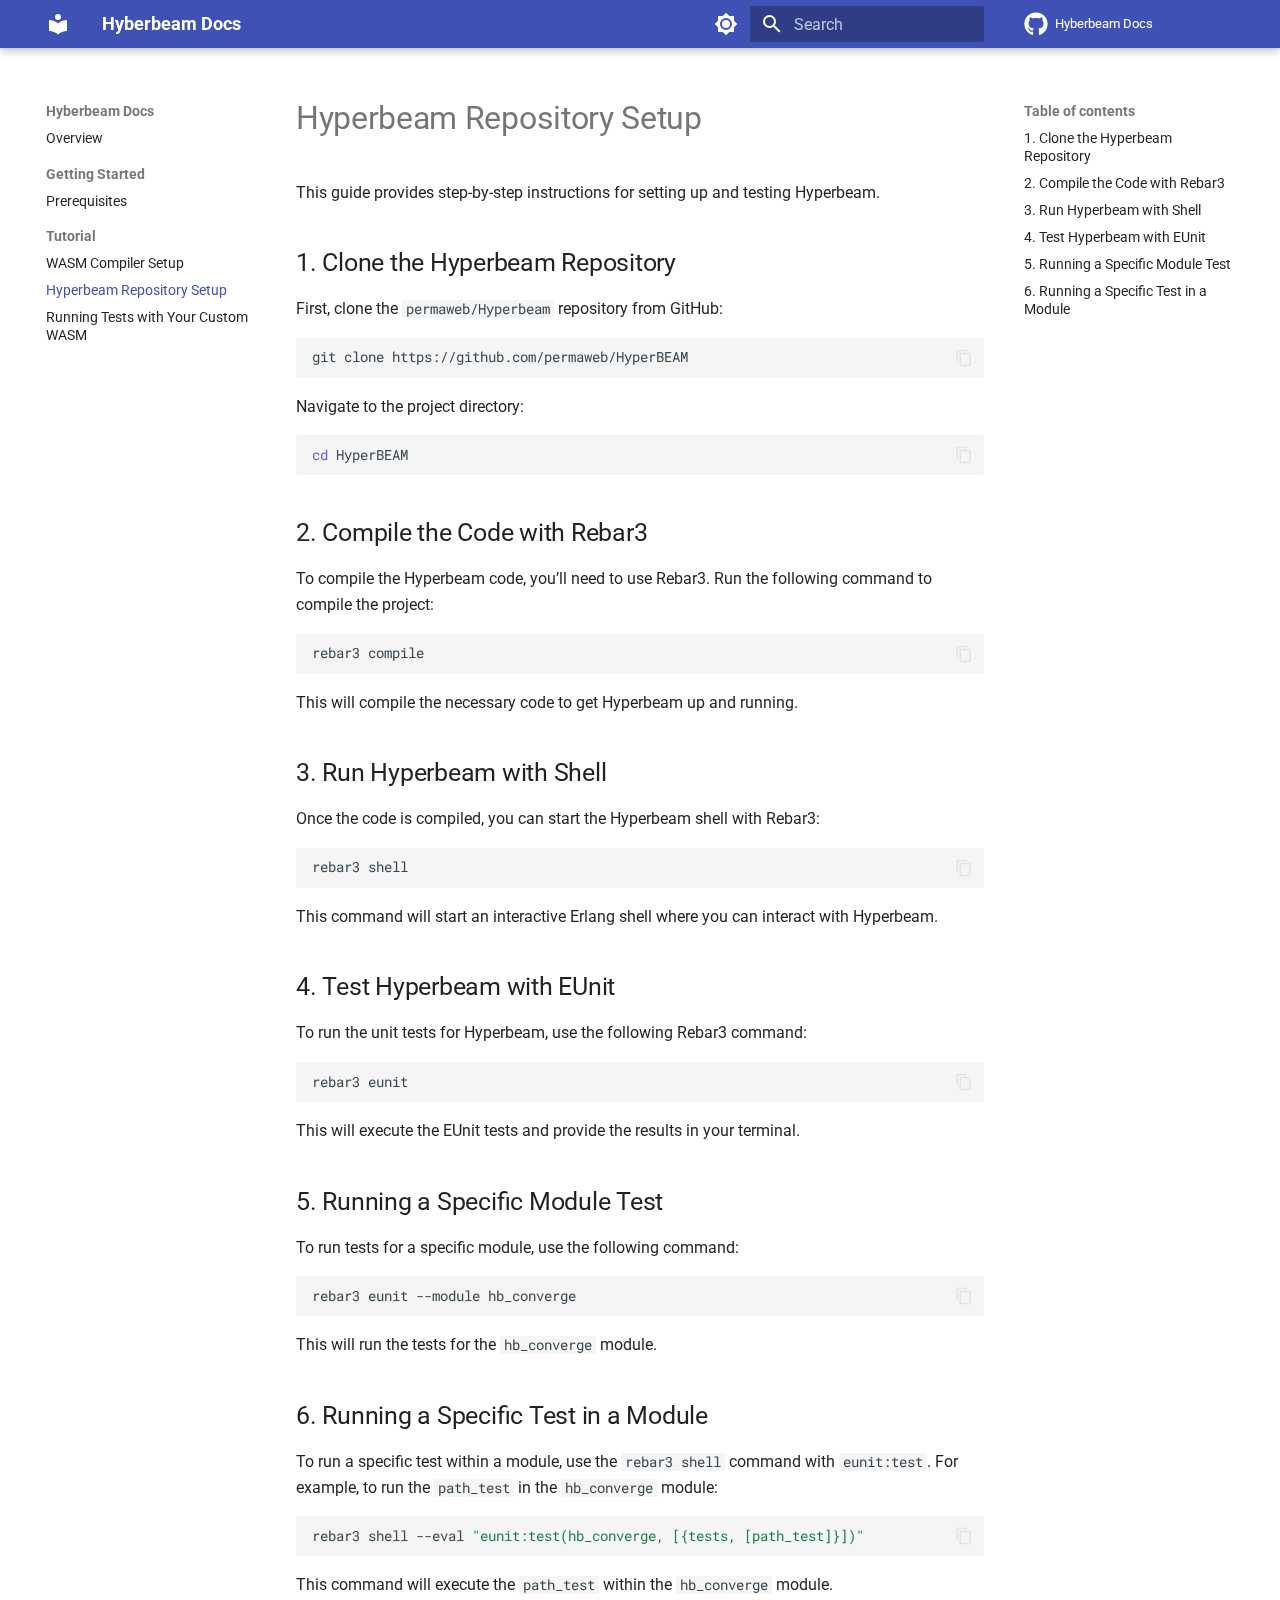
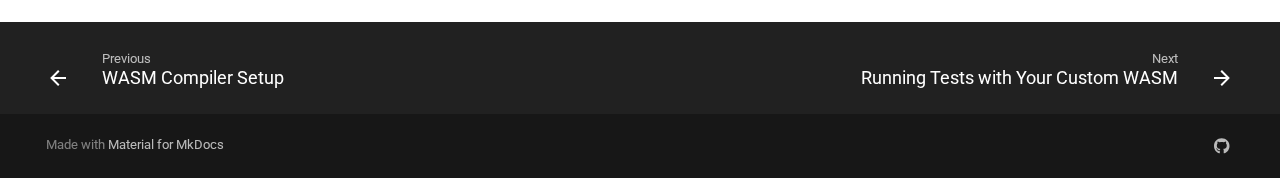
==== hyperbeam_repository_setup/index.html @ 99f7dd20 "Deployed 6ac4ef8 with MkDocs version: 1.6.0" ====
<!doctype html>
<html lang="en" class="no-js">
  <head>
    
      <meta charset="utf-8">
      <meta name="viewport" content="width=device-width,initial-scale=1">
      
      
      
        <link rel="canonical" href="https://permaweb.github.io/hyperbeam_repository_setup/">
      
      
        <link rel="prev" href="../wasm_compiler_setup/">
      
      
        <link rel="next" href="../running_tests_with_your_custom_wasm/">
      
      
      <link rel="icon" href="../assets/images/favicon.png">
      <meta name="generator" content="mkdocs-1.6.0, mkdocs-material-9.5.33">
    
    
      
        <title>Hyperbeam Repository Setup - Hyberbeam Docs</title>
      
    
    
      <link rel="stylesheet" href="../assets/stylesheets/main.3cba04c6.min.css">
      
        
        <link rel="stylesheet" href="../assets/stylesheets/palette.06af60db.min.css">
      
      


    
    
      
    
    
      
        
        
        <link rel="preconnect" href="https://fonts.gstatic.com" crossorigin>
        <link rel="stylesheet" href="https://fonts.googleapis.com/css?family=Roboto:300,300i,400,400i,700,700i%7CRoboto+Mono:400,400i,700,700i&display=fallback">
        <style>:root{--md-text-font:"Roboto";--md-code-font:"Roboto Mono"}</style>
      
    
    
      <link rel="stylesheet" href="../assets/style.css">
    
      <link rel="stylesheet" href="../assets/vscode.css">
    
    <script>__md_scope=new URL("..",location),__md_hash=e=>[...e].reduce((e,_)=>(e<<5)-e+_.charCodeAt(0),0),__md_get=(e,_=localStorage,t=__md_scope)=>JSON.parse(_.getItem(t.pathname+"."+e)),__md_set=(e,_,t=localStorage,a=__md_scope)=>{try{t.setItem(a.pathname+"."+e,JSON.stringify(_))}catch(e){}}</script>
    
      

    
    
    
  </head>
  
  
    
    
      
    
    
    
    
    <body dir="ltr" data-md-color-scheme="default" data-md-color-primary="indigo" data-md-color-accent="indigo">
  
    
    <input class="md-toggle" data-md-toggle="drawer" type="checkbox" id="__drawer" autocomplete="off">
    <input class="md-toggle" data-md-toggle="search" type="checkbox" id="__search" autocomplete="off">
    <label class="md-overlay" for="__drawer"></label>
    <div data-md-component="skip">
      
        
        <a href="#hyperbeam-repository-setup" class="md-skip">
          Skip to content
        </a>
      
    </div>
    <div data-md-component="announce">
      
    </div>
    
    
      

  

<header class="md-header md-header--shadow" data-md-component="header">
  <nav class="md-header__inner md-grid" aria-label="Header">
    <a href=".." title="Hyberbeam Docs" class="md-header__button md-logo" aria-label="Hyberbeam Docs" data-md-component="logo">
      
  
  <svg xmlns="http://www.w3.org/2000/svg" viewBox="0 0 24 24"><path d="M12 8a3 3 0 0 0 3-3 3 3 0 0 0-3-3 3 3 0 0 0-3 3 3 3 0 0 0 3 3m0 3.54C9.64 9.35 6.5 8 3 8v11c3.5 0 6.64 1.35 9 3.54 2.36-2.19 5.5-3.54 9-3.54V8c-3.5 0-6.64 1.35-9 3.54Z"/></svg>

    </a>
    <label class="md-header__button md-icon" for="__drawer">
      
      <svg xmlns="http://www.w3.org/2000/svg" viewBox="0 0 24 24"><path d="M3 6h18v2H3V6m0 5h18v2H3v-2m0 5h18v2H3v-2Z"/></svg>
    </label>
    <div class="md-header__title" data-md-component="header-title">
      <div class="md-header__ellipsis">
        <div class="md-header__topic">
          <span class="md-ellipsis">
            Hyberbeam Docs
          </span>
        </div>
        <div class="md-header__topic" data-md-component="header-topic">
          <span class="md-ellipsis">
            
              Hyperbeam Repository Setup
            
          </span>
        </div>
      </div>
    </div>
    
      
        <form class="md-header__option" data-md-component="palette">
  
    
    
    
    <input class="md-option" data-md-color-media="(prefers-color-scheme: light)" data-md-color-scheme="default" data-md-color-primary="indigo" data-md-color-accent="indigo"  aria-label="Switch to dark mode"  type="radio" name="__palette" id="__palette_0">
    
      <label class="md-header__button md-icon" title="Switch to dark mode" for="__palette_1" hidden>
        <svg xmlns="http://www.w3.org/2000/svg" viewBox="0 0 24 24"><path d="M12 8a4 4 0 0 0-4 4 4 4 0 0 0 4 4 4 4 0 0 0 4-4 4 4 0 0 0-4-4m0 10a6 6 0 0 1-6-6 6 6 0 0 1 6-6 6 6 0 0 1 6 6 6 6 0 0 1-6 6m8-9.31V4h-4.69L12 .69 8.69 4H4v4.69L.69 12 4 15.31V20h4.69L12 23.31 15.31 20H20v-4.69L23.31 12 20 8.69Z"/></svg>
      </label>
    
  
    
    
    
    <input class="md-option" data-md-color-media="(prefers-color-scheme: dark)" data-md-color-scheme="slate" data-md-color-primary="indigo" data-md-color-accent="indigo"  aria-label="Switch to light mode"  type="radio" name="__palette" id="__palette_1">
    
      <label class="md-header__button md-icon" title="Switch to light mode" for="__palette_0" hidden>
        <svg xmlns="http://www.w3.org/2000/svg" viewBox="0 0 24 24"><path d="M12 18c-.89 0-1.74-.2-2.5-.55C11.56 16.5 13 14.42 13 12c0-2.42-1.44-4.5-3.5-5.45C10.26 6.2 11.11 6 12 6a6 6 0 0 1 6 6 6 6 0 0 1-6 6m8-9.31V4h-4.69L12 .69 8.69 4H4v4.69L.69 12 4 15.31V20h4.69L12 23.31 15.31 20H20v-4.69L23.31 12 20 8.69Z"/></svg>
      </label>
    
  
</form>
      
    
    
      <script>var media,input,key,value,palette=__md_get("__palette");if(palette&&palette.color){"(prefers-color-scheme)"===palette.color.media&&(media=matchMedia("(prefers-color-scheme: light)"),input=document.querySelector(media.matches?"[data-md-color-media='(prefers-color-scheme: light)']":"[data-md-color-media='(prefers-color-scheme: dark)']"),palette.color.media=input.getAttribute("data-md-color-media"),palette.color.scheme=input.getAttribute("data-md-color-scheme"),palette.color.primary=input.getAttribute("data-md-color-primary"),palette.color.accent=input.getAttribute("data-md-color-accent"));for([key,value]of Object.entries(palette.color))document.body.setAttribute("data-md-color-"+key,value)}</script>
    
    
    
      <label class="md-header__button md-icon" for="__search">
        
        <svg xmlns="http://www.w3.org/2000/svg" viewBox="0 0 24 24"><path d="M9.5 3A6.5 6.5 0 0 1 16 9.5c0 1.61-.59 3.09-1.56 4.23l.27.27h.79l5 5-1.5 1.5-5-5v-.79l-.27-.27A6.516 6.516 0 0 1 9.5 16 6.5 6.5 0 0 1 3 9.5 6.5 6.5 0 0 1 9.5 3m0 2C7 5 5 7 5 9.5S7 14 9.5 14 14 12 14 9.5 12 5 9.5 5Z"/></svg>
      </label>
      <div class="md-search" data-md-component="search" role="dialog">
  <label class="md-search__overlay" for="__search"></label>
  <div class="md-search__inner" role="search">
    <form class="md-search__form" name="search">
      <input type="text" class="md-search__input" name="query" aria-label="Search" placeholder="Search" autocapitalize="off" autocorrect="off" autocomplete="off" spellcheck="false" data-md-component="search-query" required>
      <label class="md-search__icon md-icon" for="__search">
        
        <svg xmlns="http://www.w3.org/2000/svg" viewBox="0 0 24 24"><path d="M9.5 3A6.5 6.5 0 0 1 16 9.5c0 1.61-.59 3.09-1.56 4.23l.27.27h.79l5 5-1.5 1.5-5-5v-.79l-.27-.27A6.516 6.516 0 0 1 9.5 16 6.5 6.5 0 0 1 3 9.5 6.5 6.5 0 0 1 9.5 3m0 2C7 5 5 7 5 9.5S7 14 9.5 14 14 12 14 9.5 12 5 9.5 5Z"/></svg>
        
        <svg xmlns="http://www.w3.org/2000/svg" viewBox="0 0 24 24"><path d="M20 11v2H8l5.5 5.5-1.42 1.42L4.16 12l7.92-7.92L13.5 5.5 8 11h12Z"/></svg>
      </label>
      <nav class="md-search__options" aria-label="Search">
        
        <button type="reset" class="md-search__icon md-icon" title="Clear" aria-label="Clear" tabindex="-1">
          
          <svg xmlns="http://www.w3.org/2000/svg" viewBox="0 0 24 24"><path d="M19 6.41 17.59 5 12 10.59 6.41 5 5 6.41 10.59 12 5 17.59 6.41 19 12 13.41 17.59 19 19 17.59 13.41 12 19 6.41Z"/></svg>
        </button>
      </nav>
      
    </form>
    <div class="md-search__output">
      <div class="md-search__scrollwrap" tabindex="0" data-md-scrollfix>
        <div class="md-search-result" data-md-component="search-result">
          <div class="md-search-result__meta">
            Initializing search
          </div>
          <ol class="md-search-result__list" role="presentation"></ol>
        </div>
      </div>
    </div>
  </div>
</div>
    
    
      <div class="md-header__source">
        <a href="https://github.com/permaweb/hb-sandbox" title="Go to repository" class="md-source" data-md-component="source">
  <div class="md-source__icon md-icon">
    
    <svg xmlns="http://www.w3.org/2000/svg" viewBox="0 0 496 512"><!--! Font Awesome Free 6.6.0 by @fontawesome - https://fontawesome.com License - https://fontawesome.com/license/free (Icons: CC BY 4.0, Fonts: SIL OFL 1.1, Code: MIT License) Copyright 2024 Fonticons, Inc.--><path d="M165.9 397.4c0 2-2.3 3.6-5.2 3.6-3.3.3-5.6-1.3-5.6-3.6 0-2 2.3-3.6 5.2-3.6 3-.3 5.6 1.3 5.6 3.6zm-31.1-4.5c-.7 2 1.3 4.3 4.3 4.9 2.6 1 5.6 0 6.2-2s-1.3-4.3-4.3-5.2c-2.6-.7-5.5.3-6.2 2.3zm44.2-1.7c-2.9.7-4.9 2.6-4.6 4.9.3 2 2.9 3.3 5.9 2.6 2.9-.7 4.9-2.6 4.6-4.6-.3-1.9-3-3.2-5.9-2.9zM244.8 8C106.1 8 0 113.3 0 252c0 110.9 69.8 205.8 169.5 239.2 12.8 2.3 17.3-5.6 17.3-12.1 0-6.2-.3-40.4-.3-61.4 0 0-70 15-84.7-29.8 0 0-11.4-29.1-27.8-36.6 0 0-22.9-15.7 1.6-15.4 0 0 24.9 2 38.6 25.8 21.9 38.6 58.6 27.5 72.9 20.9 2.3-16 8.8-27.1 16-33.7-55.9-6.2-112.3-14.3-112.3-110.5 0-27.5 7.6-41.3 23.6-58.9-2.6-6.5-11.1-33.3 2.6-67.9 20.9-6.5 69 27 69 27 20-5.6 41.5-8.5 62.8-8.5s42.8 2.9 62.8 8.5c0 0 48.1-33.6 69-27 13.7 34.7 5.2 61.4 2.6 67.9 16 17.7 25.8 31.5 25.8 58.9 0 96.5-58.9 104.2-114.8 110.5 9.2 7.9 17 22.9 17 46.4 0 33.7-.3 75.4-.3 83.6 0 6.5 4.6 14.4 17.3 12.1C428.2 457.8 496 362.9 496 252 496 113.3 383.5 8 244.8 8zM97.2 352.9c-1.3 1-1 3.3.7 5.2 1.6 1.6 3.9 2.3 5.2 1 1.3-1 1-3.3-.7-5.2-1.6-1.6-3.9-2.3-5.2-1zm-10.8-8.1c-.7 1.3.3 2.9 2.3 3.9 1.6 1 3.6.7 4.3-.7.7-1.3-.3-2.9-2.3-3.9-2-.6-3.6-.3-4.3.7zm32.4 35.6c-1.6 1.3-1 4.3 1.3 6.2 2.3 2.3 5.2 2.6 6.5 1 1.3-1.3.7-4.3-1.3-6.2-2.2-2.3-5.2-2.6-6.5-1zm-11.4-14.7c-1.6 1-1.6 3.6 0 5.9 1.6 2.3 4.3 3.3 5.6 2.3 1.6-1.3 1.6-3.9 0-6.2-1.4-2.3-4-3.3-5.6-2z"/></svg>
  </div>
  <div class="md-source__repository">
    Hyberbeam Docs
  </div>
</a>
      </div>
    
  </nav>
  
</header>
    
    <div class="md-container" data-md-component="container">
      
      
        
          
        
      
      <main class="md-main" data-md-component="main">
        <div class="md-main__inner md-grid">
          
            
              
              <div class="md-sidebar md-sidebar--primary" data-md-component="sidebar" data-md-type="navigation" >
                <div class="md-sidebar__scrollwrap">
                  <div class="md-sidebar__inner">
                    



<nav class="md-nav md-nav--primary" aria-label="Navigation" data-md-level="0">
  <label class="md-nav__title" for="__drawer">
    <a href=".." title="Hyberbeam Docs" class="md-nav__button md-logo" aria-label="Hyberbeam Docs" data-md-component="logo">
      
  
  <svg xmlns="http://www.w3.org/2000/svg" viewBox="0 0 24 24"><path d="M12 8a3 3 0 0 0 3-3 3 3 0 0 0-3-3 3 3 0 0 0-3 3 3 3 0 0 0 3 3m0 3.54C9.64 9.35 6.5 8 3 8v11c3.5 0 6.64 1.35 9 3.54 2.36-2.19 5.5-3.54 9-3.54V8c-3.5 0-6.64 1.35-9 3.54Z"/></svg>

    </a>
    Hyberbeam Docs
  </label>
  
    <div class="md-nav__source">
      <a href="https://github.com/permaweb/hb-sandbox" title="Go to repository" class="md-source" data-md-component="source">
  <div class="md-source__icon md-icon">
    
    <svg xmlns="http://www.w3.org/2000/svg" viewBox="0 0 496 512"><!--! Font Awesome Free 6.6.0 by @fontawesome - https://fontawesome.com License - https://fontawesome.com/license/free (Icons: CC BY 4.0, Fonts: SIL OFL 1.1, Code: MIT License) Copyright 2024 Fonticons, Inc.--><path d="M165.9 397.4c0 2-2.3 3.6-5.2 3.6-3.3.3-5.6-1.3-5.6-3.6 0-2 2.3-3.6 5.2-3.6 3-.3 5.6 1.3 5.6 3.6zm-31.1-4.5c-.7 2 1.3 4.3 4.3 4.9 2.6 1 5.6 0 6.2-2s-1.3-4.3-4.3-5.2c-2.6-.7-5.5.3-6.2 2.3zm44.2-1.7c-2.9.7-4.9 2.6-4.6 4.9.3 2 2.9 3.3 5.9 2.6 2.9-.7 4.9-2.6 4.6-4.6-.3-1.9-3-3.2-5.9-2.9zM244.8 8C106.1 8 0 113.3 0 252c0 110.9 69.8 205.8 169.5 239.2 12.8 2.3 17.3-5.6 17.3-12.1 0-6.2-.3-40.4-.3-61.4 0 0-70 15-84.7-29.8 0 0-11.4-29.1-27.8-36.6 0 0-22.9-15.7 1.6-15.4 0 0 24.9 2 38.6 25.8 21.9 38.6 58.6 27.5 72.9 20.9 2.3-16 8.8-27.1 16-33.7-55.9-6.2-112.3-14.3-112.3-110.5 0-27.5 7.6-41.3 23.6-58.9-2.6-6.5-11.1-33.3 2.6-67.9 20.9-6.5 69 27 69 27 20-5.6 41.5-8.5 62.8-8.5s42.8 2.9 62.8 8.5c0 0 48.1-33.6 69-27 13.7 34.7 5.2 61.4 2.6 67.9 16 17.7 25.8 31.5 25.8 58.9 0 96.5-58.9 104.2-114.8 110.5 9.2 7.9 17 22.9 17 46.4 0 33.7-.3 75.4-.3 83.6 0 6.5 4.6 14.4 17.3 12.1C428.2 457.8 496 362.9 496 252 496 113.3 383.5 8 244.8 8zM97.2 352.9c-1.3 1-1 3.3.7 5.2 1.6 1.6 3.9 2.3 5.2 1 1.3-1 1-3.3-.7-5.2-1.6-1.6-3.9-2.3-5.2-1zm-10.8-8.1c-.7 1.3.3 2.9 2.3 3.9 1.6 1 3.6.7 4.3-.7.7-1.3-.3-2.9-2.3-3.9-2-.6-3.6-.3-4.3.7zm32.4 35.6c-1.6 1.3-1 4.3 1.3 6.2 2.3 2.3 5.2 2.6 6.5 1 1.3-1.3.7-4.3-1.3-6.2-2.2-2.3-5.2-2.6-6.5-1zm-11.4-14.7c-1.6 1-1.6 3.6 0 5.9 1.6 2.3 4.3 3.3 5.6 2.3 1.6-1.3 1.6-3.9 0-6.2-1.4-2.3-4-3.3-5.6-2z"/></svg>
  </div>
  <div class="md-source__repository">
    Hyberbeam Docs
  </div>
</a>
    </div>
  
  <ul class="md-nav__list" data-md-scrollfix>
    
      
      
  
  
  
  
    <li class="md-nav__item">
      <a href=".." class="md-nav__link">
        
  
  <span class="md-ellipsis">
    Overview
  </span>
  

      </a>
    </li>
  

    
      
      
  
  
  
  
    
    
    
      
        
        
      
    
    
    <li class="md-nav__item md-nav__item--section md-nav__item--nested">
      
        
        
        <input class="md-nav__toggle md-toggle " type="checkbox" id="__nav_2" >
        
          
          <label class="md-nav__link" for="__nav_2" id="__nav_2_label" tabindex="">
            
  
  <span class="md-ellipsis">
    Getting Started
  </span>
  

            <span class="md-nav__icon md-icon"></span>
          </label>
        
        <nav class="md-nav" data-md-level="1" aria-labelledby="__nav_2_label" aria-expanded="false">
          <label class="md-nav__title" for="__nav_2">
            <span class="md-nav__icon md-icon"></span>
            Getting Started
          </label>
          <ul class="md-nav__list" data-md-scrollfix>
            
              
                
  
  
  
  
    <li class="md-nav__item">
      <a href="../prerequisites/" class="md-nav__link">
        
  
  <span class="md-ellipsis">
    Prerequisites
  </span>
  

      </a>
    </li>
  

              
            
          </ul>
        </nav>
      
    </li>
  

    
      
      
  
  
    
  
  
  
    
    
    
      
        
        
      
    
    
    <li class="md-nav__item md-nav__item--active md-nav__item--section md-nav__item--nested">
      
        
        
        <input class="md-nav__toggle md-toggle " type="checkbox" id="__nav_3" checked>
        
          
          <label class="md-nav__link" for="__nav_3" id="__nav_3_label" tabindex="">
            
  
  <span class="md-ellipsis">
    Tutorial
  </span>
  

            <span class="md-nav__icon md-icon"></span>
          </label>
        
        <nav class="md-nav" data-md-level="1" aria-labelledby="__nav_3_label" aria-expanded="true">
          <label class="md-nav__title" for="__nav_3">
            <span class="md-nav__icon md-icon"></span>
            Tutorial
          </label>
          <ul class="md-nav__list" data-md-scrollfix>
            
              
                
  
  
  
  
    <li class="md-nav__item">
      <a href="../wasm_compiler_setup/" class="md-nav__link">
        
  
  <span class="md-ellipsis">
    WASM Compiler Setup
  </span>
  

      </a>
    </li>
  

              
            
              
                
  
  
    
  
  
  
    <li class="md-nav__item md-nav__item--active">
      
      <input class="md-nav__toggle md-toggle" type="checkbox" id="__toc">
      
      
        
      
      
        <label class="md-nav__link md-nav__link--active" for="__toc">
          
  
  <span class="md-ellipsis">
    Hyperbeam Repository Setup
  </span>
  

          <span class="md-nav__icon md-icon"></span>
        </label>
      
      <a href="./" class="md-nav__link md-nav__link--active">
        
  
  <span class="md-ellipsis">
    Hyperbeam Repository Setup
  </span>
  

      </a>
      
        

<nav class="md-nav md-nav--secondary" aria-label="Table of contents">
  
  
  
    
  
  
    <label class="md-nav__title" for="__toc">
      <span class="md-nav__icon md-icon"></span>
      Table of contents
    </label>
    <ul class="md-nav__list" data-md-component="toc" data-md-scrollfix>
      
        <li class="md-nav__item">
  <a href="#1-clone-the-hyperbeam-repository" class="md-nav__link">
    <span class="md-ellipsis">
      1. Clone the Hyperbeam Repository
    </span>
  </a>
  
</li>
      
        <li class="md-nav__item">
  <a href="#2-compile-the-code-with-rebar3" class="md-nav__link">
    <span class="md-ellipsis">
      2. Compile the Code with Rebar3
    </span>
  </a>
  
</li>
      
        <li class="md-nav__item">
  <a href="#3-run-hyperbeam-with-shell" class="md-nav__link">
    <span class="md-ellipsis">
      3. Run Hyperbeam with Shell
    </span>
  </a>
  
</li>
      
        <li class="md-nav__item">
  <a href="#4-test-hyperbeam-with-eunit" class="md-nav__link">
    <span class="md-ellipsis">
      4. Test Hyperbeam with EUnit
    </span>
  </a>
  
</li>
      
        <li class="md-nav__item">
  <a href="#5-running-a-specific-module-test" class="md-nav__link">
    <span class="md-ellipsis">
      5. Running a Specific Module Test
    </span>
  </a>
  
</li>
      
        <li class="md-nav__item">
  <a href="#6-running-a-specific-test-in-a-module" class="md-nav__link">
    <span class="md-ellipsis">
      6. Running a Specific Test in a Module
    </span>
  </a>
  
</li>
      
    </ul>
  
</nav>
      
    </li>
  

              
            
              
                
  
  
  
  
    <li class="md-nav__item">
      <a href="../running_tests_with_your_custom_wasm/" class="md-nav__link">
        
  
  <span class="md-ellipsis">
    Running Tests with Your Custom WASM
  </span>
  

      </a>
    </li>
  

              
            
          </ul>
        </nav>
      
    </li>
  

    
  </ul>
</nav>
                  </div>
                </div>
              </div>
            
            
              
              <div class="md-sidebar md-sidebar--secondary" data-md-component="sidebar" data-md-type="toc" >
                <div class="md-sidebar__scrollwrap">
                  <div class="md-sidebar__inner">
                    

<nav class="md-nav md-nav--secondary" aria-label="Table of contents">
  
  
  
    
  
  
    <label class="md-nav__title" for="__toc">
      <span class="md-nav__icon md-icon"></span>
      Table of contents
    </label>
    <ul class="md-nav__list" data-md-component="toc" data-md-scrollfix>
      
        <li class="md-nav__item">
  <a href="#1-clone-the-hyperbeam-repository" class="md-nav__link">
    <span class="md-ellipsis">
      1. Clone the Hyperbeam Repository
    </span>
  </a>
  
</li>
      
        <li class="md-nav__item">
  <a href="#2-compile-the-code-with-rebar3" class="md-nav__link">
    <span class="md-ellipsis">
      2. Compile the Code with Rebar3
    </span>
  </a>
  
</li>
      
        <li class="md-nav__item">
  <a href="#3-run-hyperbeam-with-shell" class="md-nav__link">
    <span class="md-ellipsis">
      3. Run Hyperbeam with Shell
    </span>
  </a>
  
</li>
      
        <li class="md-nav__item">
  <a href="#4-test-hyperbeam-with-eunit" class="md-nav__link">
    <span class="md-ellipsis">
      4. Test Hyperbeam with EUnit
    </span>
  </a>
  
</li>
      
        <li class="md-nav__item">
  <a href="#5-running-a-specific-module-test" class="md-nav__link">
    <span class="md-ellipsis">
      5. Running a Specific Module Test
    </span>
  </a>
  
</li>
      
        <li class="md-nav__item">
  <a href="#6-running-a-specific-test-in-a-module" class="md-nav__link">
    <span class="md-ellipsis">
      6. Running a Specific Test in a Module
    </span>
  </a>
  
</li>
      
    </ul>
  
</nav>
                  </div>
                </div>
              </div>
            
          
          
            <div class="md-content" data-md-component="content">
              <article class="md-content__inner md-typeset">
                
                  

  
  


<h1 id="hyperbeam-repository-setup"><strong>Hyperbeam Repository Setup</strong></h1>
<p>This guide provides step-by-step instructions for setting up and testing Hyperbeam.</p>
<h2 id="1-clone-the-hyperbeam-repository"><strong>1. Clone the Hyperbeam Repository</strong></h2>
<p>First, clone the <code>permaweb/Hyperbeam</code> repository from GitHub:</p>
<div class="language-bash highlight"><pre><span></span><code><span id="__span-0-1"><a id="__codelineno-0-1" name="__codelineno-0-1" href="#__codelineno-0-1"></a>git<span class="w"> </span>clone<span class="w"> </span>https://github.com/permaweb/HyperBEAM
</span></code></pre></div>
<p>Navigate to the project directory:</p>
<div class="language-bash highlight"><pre><span></span><code><span id="__span-1-1"><a id="__codelineno-1-1" name="__codelineno-1-1" href="#__codelineno-1-1"></a><span class="nb">cd</span><span class="w"> </span>HyperBEAM
</span></code></pre></div>
<h2 id="2-compile-the-code-with-rebar3"><strong>2. Compile the Code with Rebar3</strong></h2>
<p>To compile the Hyperbeam code, you’ll need to use Rebar3. Run the following command to compile the project:</p>
<div class="language-bash highlight"><pre><span></span><code><span id="__span-2-1"><a id="__codelineno-2-1" name="__codelineno-2-1" href="#__codelineno-2-1"></a>rebar3<span class="w"> </span>compile
</span></code></pre></div>
<p>This will compile the necessary code to get Hyperbeam up and running.</p>
<h2 id="3-run-hyperbeam-with-shell"><strong>3. Run Hyperbeam with Shell</strong></h2>
<p>Once the code is compiled, you can start the Hyperbeam shell with Rebar3:</p>
<div class="language-bash highlight"><pre><span></span><code><span id="__span-3-1"><a id="__codelineno-3-1" name="__codelineno-3-1" href="#__codelineno-3-1"></a>rebar3<span class="w"> </span>shell
</span></code></pre></div>
<p>This command will start an interactive Erlang shell where you can interact with Hyperbeam.</p>
<h2 id="4-test-hyperbeam-with-eunit"><strong>4. Test Hyperbeam with EUnit</strong></h2>
<p>To run the unit tests for Hyperbeam, use the following Rebar3 command:</p>
<div class="language-bash highlight"><pre><span></span><code><span id="__span-4-1"><a id="__codelineno-4-1" name="__codelineno-4-1" href="#__codelineno-4-1"></a>rebar3<span class="w"> </span>eunit
</span></code></pre></div>
<p>This will execute the EUnit tests and provide the results in your terminal.</p>
<h2 id="5-running-a-specific-module-test"><strong>5. Running a Specific Module Test</strong></h2>
<p>To run tests for a specific module, use the following command:</p>
<div class="language-bash highlight"><pre><span></span><code><span id="__span-5-1"><a id="__codelineno-5-1" name="__codelineno-5-1" href="#__codelineno-5-1"></a>rebar3<span class="w"> </span>eunit<span class="w"> </span>--module<span class="w"> </span>hb_converge
</span></code></pre></div>
<p>This will run the tests for the <code>hb_converge</code> module.</p>
<h2 id="6-running-a-specific-test-in-a-module"><strong>6. Running a Specific Test in a Module</strong></h2>
<p>To run a specific test within a module, use the <code>rebar3 shell</code> command with <code>eunit:test</code>. For example, to run the <code>path_test</code> in the <code>hb_converge</code> module:</p>
<div class="language-bash highlight"><pre><span></span><code><span id="__span-6-1"><a id="__codelineno-6-1" name="__codelineno-6-1" href="#__codelineno-6-1"></a>rebar3<span class="w"> </span>shell<span class="w"> </span>--eval<span class="w"> </span><span class="s2">&quot;eunit:test(hb_converge, [{tests, [path_test]}])&quot;</span>
</span></code></pre></div>
<p>This command will execute the <code>path_test</code> within the <code>hb_converge</code> module.</p>












                
              </article>
            </div>
          
          
<script>var target=document.getElementById(location.hash.slice(1));target&&target.name&&(target.checked=target.name.startsWith("__tabbed_"))</script>
        </div>
        
          <button type="button" class="md-top md-icon" data-md-component="top" hidden>
  
  <svg xmlns="http://www.w3.org/2000/svg" viewBox="0 0 24 24"><path d="M13 20h-2V8l-5.5 5.5-1.42-1.42L12 4.16l7.92 7.92-1.42 1.42L13 8v12Z"/></svg>
  Back to top
</button>
        
      </main>
      
        <footer class="md-footer">
  
    
      
      <nav class="md-footer__inner md-grid" aria-label="Footer" >
        
          
          <a href="../wasm_compiler_setup/" class="md-footer__link md-footer__link--prev" aria-label="Previous: WASM Compiler Setup">
            <div class="md-footer__button md-icon">
              
              <svg xmlns="http://www.w3.org/2000/svg" viewBox="0 0 24 24"><path d="M20 11v2H8l5.5 5.5-1.42 1.42L4.16 12l7.92-7.92L13.5 5.5 8 11h12Z"/></svg>
            </div>
            <div class="md-footer__title">
              <span class="md-footer__direction">
                Previous
              </span>
              <div class="md-ellipsis">
                WASM Compiler Setup
              </div>
            </div>
          </a>
        
        
          
          <a href="../running_tests_with_your_custom_wasm/" class="md-footer__link md-footer__link--next" aria-label="Next: Running Tests with Your Custom WASM">
            <div class="md-footer__title">
              <span class="md-footer__direction">
                Next
              </span>
              <div class="md-ellipsis">
                Running Tests with Your Custom WASM
              </div>
            </div>
            <div class="md-footer__button md-icon">
              
              <svg xmlns="http://www.w3.org/2000/svg" viewBox="0 0 24 24"><path d="M4 11v2h12l-5.5 5.5 1.42 1.42L19.84 12l-7.92-7.92L10.5 5.5 16 11H4Z"/></svg>
            </div>
          </a>
        
      </nav>
    
  
  <div class="md-footer-meta md-typeset">
    <div class="md-footer-meta__inner md-grid">
      <div class="md-copyright">
  
  
    Made with
    <a href="https://squidfunk.github.io/mkdocs-material/" target="_blank" rel="noopener">
      Material for MkDocs
    </a>
  
</div>
      
        <div class="md-social">
  
    
    
    
    
    <a href="https://github.com/permaweb/hb-sandbox" target="_blank" rel="noopener" title="GitHub" class="md-social__link">
      <svg xmlns="http://www.w3.org/2000/svg" viewBox="0 0 496 512"><!--! Font Awesome Free 6.6.0 by @fontawesome - https://fontawesome.com License - https://fontawesome.com/license/free (Icons: CC BY 4.0, Fonts: SIL OFL 1.1, Code: MIT License) Copyright 2024 Fonticons, Inc.--><path d="M165.9 397.4c0 2-2.3 3.6-5.2 3.6-3.3.3-5.6-1.3-5.6-3.6 0-2 2.3-3.6 5.2-3.6 3-.3 5.6 1.3 5.6 3.6zm-31.1-4.5c-.7 2 1.3 4.3 4.3 4.9 2.6 1 5.6 0 6.2-2s-1.3-4.3-4.3-5.2c-2.6-.7-5.5.3-6.2 2.3zm44.2-1.7c-2.9.7-4.9 2.6-4.6 4.9.3 2 2.9 3.3 5.9 2.6 2.9-.7 4.9-2.6 4.6-4.6-.3-1.9-3-3.2-5.9-2.9zM244.8 8C106.1 8 0 113.3 0 252c0 110.9 69.8 205.8 169.5 239.2 12.8 2.3 17.3-5.6 17.3-12.1 0-6.2-.3-40.4-.3-61.4 0 0-70 15-84.7-29.8 0 0-11.4-29.1-27.8-36.6 0 0-22.9-15.7 1.6-15.4 0 0 24.9 2 38.6 25.8 21.9 38.6 58.6 27.5 72.9 20.9 2.3-16 8.8-27.1 16-33.7-55.9-6.2-112.3-14.3-112.3-110.5 0-27.5 7.6-41.3 23.6-58.9-2.6-6.5-11.1-33.3 2.6-67.9 20.9-6.5 69 27 69 27 20-5.6 41.5-8.5 62.8-8.5s42.8 2.9 62.8 8.5c0 0 48.1-33.6 69-27 13.7 34.7 5.2 61.4 2.6 67.9 16 17.7 25.8 31.5 25.8 58.9 0 96.5-58.9 104.2-114.8 110.5 9.2 7.9 17 22.9 17 46.4 0 33.7-.3 75.4-.3 83.6 0 6.5 4.6 14.4 17.3 12.1C428.2 457.8 496 362.9 496 252 496 113.3 383.5 8 244.8 8zM97.2 352.9c-1.3 1-1 3.3.7 5.2 1.6 1.6 3.9 2.3 5.2 1 1.3-1 1-3.3-.7-5.2-1.6-1.6-3.9-2.3-5.2-1zm-10.8-8.1c-.7 1.3.3 2.9 2.3 3.9 1.6 1 3.6.7 4.3-.7.7-1.3-.3-2.9-2.3-3.9-2-.6-3.6-.3-4.3.7zm32.4 35.6c-1.6 1.3-1 4.3 1.3 6.2 2.3 2.3 5.2 2.6 6.5 1 1.3-1.3.7-4.3-1.3-6.2-2.2-2.3-5.2-2.6-6.5-1zm-11.4-14.7c-1.6 1-1.6 3.6 0 5.9 1.6 2.3 4.3 3.3 5.6 2.3 1.6-1.3 1.6-3.9 0-6.2-1.4-2.3-4-3.3-5.6-2z"/></svg>
    </a>
  
</div>
      
    </div>
  </div>
</footer>
      
    </div>
    <div class="md-dialog" data-md-component="dialog">
      <div class="md-dialog__inner md-typeset"></div>
    </div>
    
      <div class="md-progress" data-md-component="progress" role="progressbar"></div>
    
    
    <script id="__config" type="application/json">{"base": "..", "features": ["navigation.instant", "navigation.instant.progress", "navigation.tracking", "navigation.sections", "navigation.path", "navigation.top", "toc.follow", "content.tooltips", "content.code.copy", "content.code.select", "content.code.annotate", "navigation.footer"], "search": "../assets/javascripts/workers/search.b8dbb3d2.min.js", "translations": {"clipboard.copied": "Copied to clipboard", "clipboard.copy": "Copy to clipboard", "search.result.more.one": "1 more on this page", "search.result.more.other": "# more on this page", "search.result.none": "No matching documents", "search.result.one": "1 matching document", "search.result.other": "# matching documents", "search.result.placeholder": "Type to start searching", "search.result.term.missing": "Missing", "select.version": "Select version"}}</script>
    
    
      <script src="../assets/javascripts/bundle.af256bd8.min.js"></script>
      
    
  </body>
</html>
---- assets/stylesheets/main.3cba04c6.min.css ----
@charset "UTF-8";html{-webkit-text-size-adjust:none;-moz-text-size-adjust:none;text-size-adjust:none;box-sizing:border-box}*,:after,:before{box-sizing:inherit}@media (prefers-reduced-motion){*,:after,:before{transition:none!important}}body{margin:0}a,button,input,label{-webkit-tap-highlight-color:transparent}a{color:inherit;text-decoration:none}hr{border:0;box-sizing:initial;display:block;height:.05rem;overflow:visible;padding:0}small{font-size:80%}sub,sup{line-height:1em}img{border-style:none}table{border-collapse:initial;border-spacing:0}td,th{font-weight:400;vertical-align:top}button{background:#0000;border:0;font-family:inherit;font-size:inherit;margin:0;padding:0}input{border:0;outline:none}:root{--md-primary-fg-color:#4051b5;--md-primary-fg-color--light:#5d6cc0;--md-primary-fg-color--dark:#303fa1;--md-primary-bg-color:#fff;--md-primary-bg-color--light:#ffffffb3;--md-accent-fg-color:#526cfe;--md-accent-fg-color--transparent:#526cfe1a;--md-accent-bg-color:#fff;--md-accent-bg-color--light:#ffffffb3}[data-md-color-scheme=default]{color-scheme:light}[data-md-color-scheme=default] img[src$="#gh-dark-mode-only"],[data-md-color-scheme=default] img[src$="#only-dark"]{display:none}:root,[data-md-color-scheme=default]{--md-hue:225deg;--md-default-fg-color:#000000de;--md-default-fg-color--light:#0000008a;--md-default-fg-color--lighter:#00000052;--md-default-fg-color--lightest:#00000012;--md-default-bg-color:#fff;--md-default-bg-color--light:#ffffffb3;--md-default-bg-color--lighter:#ffffff4d;--md-default-bg-color--lightest:#ffffff1f;--md-code-fg-color:#36464e;--md-code-bg-color:#f5f5f5;--md-code-hl-color:#4287ff;--md-code-hl-color--light:#4287ff1a;--md-code-hl-number-color:#d52a2a;--md-code-hl-special-color:#db1457;--md-code-hl-function-color:#a846b9;--md-code-hl-constant-color:#6e59d9;--md-code-hl-keyword-color:#3f6ec6;--md-code-hl-string-color:#1c7d4d;--md-code-hl-name-color:var(--md-code-fg-color);--md-code-hl-operator-color:var(--md-default-fg-color--light);--md-code-hl-punctuation-color:var(--md-default-fg-color--light);--md-code-hl-comment-color:var(--md-default-fg-color--light);--md-code-hl-generic-color:var(--md-default-fg-color--light);--md-code-hl-variable-color:var(--md-default-fg-color--light);--md-typeset-color:var(--md-default-fg-color);--md-typeset-a-color:var(--md-primary-fg-color);--md-typeset-del-color:#f5503d26;--md-typeset-ins-color:#0bd57026;--md-typeset-kbd-color:#fafafa;--md-typeset-kbd-accent-color:#fff;--md-typeset-kbd-border-color:#b8b8b8;--md-typeset-mark-color:#ffff0080;--md-typeset-table-color:#0000001f;--md-typeset-table-color--light:rgba(0,0,0,.035);--md-admonition-fg-color:var(--md-default-fg-color);--md-admonition-bg-color:var(--md-default-bg-color);--md-warning-fg-color:#000000de;--md-warning-bg-color:#ff9;--md-footer-fg-color:#fff;--md-footer-fg-color--light:#ffffffb3;--md-footer-fg-color--lighter:#ffffff73;--md-footer-bg-color:#000000de;--md-footer-bg-color--dark:#00000052;--md-shadow-z1:0 0.2rem 0.5rem #0000000d,0 0 0.05rem #0000001a;--md-shadow-z2:0 0.2rem 0.5rem #0000001a,0 0 0.05rem #00000040;--md-shadow-z3:0 0.2rem 0.5rem #0003,0 0 0.05rem #00000059}.md-icon svg{fill:currentcolor;display:block;height:1.2rem;width:1.2rem}body{-webkit-font-smoothing:antialiased;-moz-osx-font-smoothing:grayscale;--md-text-font-family:var(--md-text-font,_),-apple-system,BlinkMacSystemFont,Helvetica,Arial,sans-serif;--md-code-font-family:var(--md-code-font,_),SFMono-Regular,Consolas,Menlo,monospace}aside,body,input{font-feature-settings:"kern","liga";color:var(--md-typeset-color);font-family:var(--md-text-font-family)}code,kbd,pre{font-feature-settings:"kern";font-family:var(--md-code-font-family)}:root{--md-typeset-table-sort-icon:url('data:image/svg+xml;charset=utf-8,<svg xmlns="http://www.w3.org/2000/svg" viewBox="0 0 24 24"><path d="m18 21-4-4h3V7h-3l4-4 4 4h-3v10h3M2 19v-2h10v2M2 13v-2h7v2M2 7V5h4v2H2Z"/></svg>');--md-typeset-table-sort-icon--asc:url('data:image/svg+xml;charset=utf-8,<svg xmlns="http://www.w3.org/2000/svg" viewBox="0 0 24 24"><path d="M19 17h3l-4 4-4-4h3V3h2M2 17h10v2H2M6 5v2H2V5m0 6h7v2H2v-2Z"/></svg>');--md-typeset-table-sort-icon--desc:url('data:image/svg+xml;charset=utf-8,<svg xmlns="http://www.w3.org/2000/svg" viewBox="0 0 24 24"><path d="M19 7h3l-4-4-4 4h3v14h2M2 17h10v2H2M6 5v2H2V5m0 6h7v2H2v-2Z"/></svg>')}.md-typeset{-webkit-print-color-adjust:exact;color-adjust:exact;font-size:.8rem;line-height:1.6}@media print{.md-typeset{font-size:.68rem}}.md-typeset blockquote,.md-typeset dl,.md-typeset figure,.md-typeset ol,.md-typeset pre,.md-typeset ul{margin-bottom:1em;margin-top:1em}.md-typeset h1{color:var(--md-default-fg-color--light);font-size:2em;line-height:1.3;margin:0 0 1.25em}.md-typeset h1,.md-typeset h2{font-weight:300;letter-spacing:-.01em}.md-typeset h2{font-size:1.5625em;line-height:1.4;margin:1.6em 0 .64em}.md-typeset h3{font-size:1.25em;font-weight:400;letter-spacing:-.01em;line-height:1.5;margin:1.6em 0 .8em}.md-typeset h2+h3{margin-top:.8em}.md-typeset h4{font-weight:700;letter-spacing:-.01em;margin:1em 0}.md-typeset h5,.md-typeset h6{color:var(--md-default-fg-color--light);font-size:.8em;font-weight:700;letter-spacing:-.01em;margin:1.25em 0}.md-typeset h5{text-transform:uppercase}.md-typeset hr{border-bottom:.05rem solid var(--md-default-fg-color--lightest);display:flow-root;margin:1.5em 0}.md-typeset a{color:var(--md-typeset-a-color);word-break:break-word}.md-typeset a,.md-typeset a:before{transition:color 125ms}.md-typeset a:focus,.md-typeset a:hover{color:var(--md-accent-fg-color)}.md-typeset a:focus code,.md-typeset a:hover code{background-color:var(--md-accent-fg-color--transparent)}.md-typeset a code{color:currentcolor;transition:background-color 125ms}.md-typeset a.focus-visible{outline-color:var(--md-accent-fg-color);outline-offset:.2rem}.md-typeset code,.md-typeset kbd,.md-typeset pre{color:var(--md-code-fg-color);direction:ltr;font-variant-ligatures:none}@media print{.md-typeset code,.md-typeset kbd,.md-typeset pre{white-space:pre-wrap}}.md-typeset code{background-color:var(--md-code-bg-color);border-radius:.1rem;-webkit-box-decoration-break:clone;box-decoration-break:clone;font-size:.85em;padding:0 .2941176471em;word-break:break-word}.md-typeset code:not(.focus-visible){-webkit-tap-highlight-color:transparent;outline:none}.md-typeset pre{display:flow-root;line-height:1.4;position:relative}.md-typeset pre>code{-webkit-box-decoration-break:slice;box-decoration-break:slice;box-shadow:none;display:block;margin:0;outline-color:var(--md-accent-fg-color);overflow:auto;padding:.7720588235em 1.1764705882em;scrollbar-color:var(--md-default-fg-color--lighter) #0000;scrollbar-width:thin;touch-action:auto;word-break:normal}.md-typeset pre>code:hover{scrollbar-color:var(--md-accent-fg-color) #0000}.md-typeset pre>code::-webkit-scrollbar{height:.2rem;width:.2rem}.md-typeset pre>code::-webkit-scrollbar-thumb{background-color:var(--md-default-fg-color--lighter)}.md-typeset pre>code::-webkit-scrollbar-thumb:hover{background-color:var(--md-accent-fg-color)}.md-typeset kbd{background-color:var(--md-typeset-kbd-color);border-radius:.1rem;box-shadow:0 .1rem 0 .05rem var(--md-typeset-kbd-border-color),0 .1rem 0 var(--md-typeset-kbd-border-color),0 -.1rem .2rem var(--md-typeset-kbd-accent-color) inset;color:var(--md-default-fg-color);display:inline-block;font-size:.75em;padding:0 .6666666667em;vertical-align:text-top;word-break:break-word}.md-typeset mark{background-color:var(--md-typeset-mark-color);-webkit-box-decoration-break:clone;box-decoration-break:clone;color:inherit;word-break:break-word}.md-typeset abbr{border-bottom:.05rem dotted var(--md-default-fg-color--light);cursor:help;text-decoration:none}.md-typeset small{opacity:.75}[dir=ltr] .md-typeset sub,[dir=ltr] .md-typeset sup{margin-left:.078125em}[dir=rtl] .md-typeset sub,[dir=rtl] .md-typeset sup{margin-right:.078125em}[dir=ltr] .md-typeset blockquote{padding-left:.6rem}[dir=rtl] .md-typeset blockquote{padding-right:.6rem}[dir=ltr] .md-typeset blockquote{border-left:.2rem solid var(--md-default-fg-color--lighter)}[dir=rtl] .md-typeset blockquote{border-right:.2rem solid var(--md-default-fg-color--lighter)}.md-typeset blockquote{color:var(--md-default-fg-color--light);margin-left:0;margin-right:0}.md-typeset ul{list-style-type:disc}[dir=ltr] .md-typeset ol,[dir=ltr] .md-typeset ul{margin-left:.625em}[dir=rtl] .md-typeset ol,[dir=rtl] .md-typeset ul{margin-right:.625em}.md-typeset ol,.md-typeset ul{padding:0}.md-typeset ol:not([hidden]),.md-typeset ul:not([hidden]){display:flow-root}.md-typeset ol ol,.md-typeset ul ol{list-style-type:lower-alpha}.md-typeset ol ol ol,.md-typeset ul ol ol{list-style-type:lower-roman}[dir=ltr] .md-typeset ol li,[dir=ltr] .md-typeset ul li{margin-left:1.25em}[dir=rtl] .md-typeset ol li,[dir=rtl] .md-typeset ul li{margin-right:1.25em}.md-typeset ol li,.md-typeset ul li{margin-bottom:.5em}.md-typeset ol li blockquote,.md-typeset ol li p,.md-typeset ul li blockquote,.md-typeset ul li p{margin:.5em 0}.md-typeset ol li:last-child,.md-typeset ul li:last-child{margin-bottom:0}[dir=ltr] .md-typeset ol li ol,[dir=ltr] .md-typeset ol li ul,[dir=ltr] .md-typeset ul li ol,[dir=ltr] .md-typeset ul li ul{margin-left:.625em}[dir=rtl] .md-typeset ol li ol,[dir=rtl] .md-typeset ol li ul,[dir=rtl] .md-typeset ul li ol,[dir=rtl] .md-typeset ul li ul{margin-right:.625em}.md-typeset ol li ol,.md-typeset ol li ul,.md-typeset ul li ol,.md-typeset ul li ul{margin-bottom:.5em;margin-top:.5em}[dir=ltr] .md-typeset dd{margin-left:1.875em}[dir=rtl] .md-typeset dd{margin-right:1.875em}.md-typeset dd{margin-bottom:1.5em;margin-top:1em}.md-typeset img,.md-typeset svg,.md-typeset video{height:auto;max-width:100%}.md-typeset img[align=left]{margin:1em 1em 1em 0}.md-typeset img[align=right]{margin:1em 0 1em 1em}.md-typeset img[align]:only-child{margin-top:0}.md-typeset figure{display:flow-root;margin:1em auto;max-width:100%;text-align:center;width:-moz-fit-content;width:fit-content}.md-typeset figure img{display:block;margin:0 auto}.md-typeset figcaption{font-style:italic;margin:1em auto;max-width:24rem}.md-typeset iframe{max-width:100%}.md-typeset table:not([class]){background-color:var(--md-default-bg-color);border:.05rem solid var(--md-typeset-table-color);border-radius:.1rem;display:inline-block;font-size:.64rem;max-width:100%;overflow:auto;touch-action:auto}@media print{.md-typeset table:not([class]){display:table}}.md-typeset table:not([class])+*{margin-top:1.5em}.md-typeset table:not([class]) td>:first-child,.md-typeset table:not([class]) th>:first-child{margin-top:0}.md-typeset table:not([class]) td>:last-child,.md-typeset table:not([class]) th>:last-child{margin-bottom:0}.md-typeset table:not([class]) td:not([align]),.md-typeset table:not([class]) th:not([align]){text-align:left}[dir=rtl] .md-typeset table:not([class]) td:not([align]),[dir=rtl] .md-typeset table:not([class]) th:not([align]){text-align:right}.md-typeset table:not([class]) th{font-weight:700;min-width:5rem;padding:.9375em 1.25em;vertical-align:top}.md-typeset table:not([class]) td{border-top:.05rem solid var(--md-typeset-table-color);padding:.9375em 1.25em;vertical-align:top}.md-typeset table:not([class]) tbody tr{transition:background-color 125ms}.md-typeset table:not([class]) tbody tr:hover{background-color:var(--md-typeset-table-color--light);box-shadow:0 .05rem 0 var(--md-default-bg-color) inset}.md-typeset table:not([class]) a{word-break:normal}.md-typeset table th[role=columnheader]{cursor:pointer}[dir=ltr] .md-typeset table th[role=columnheader]:after{margin-left:.5em}[dir=rtl] .md-typeset table th[role=columnheader]:after{margin-right:.5em}.md-typeset table th[role=columnheader]:after{content:"";display:inline-block;height:1.2em;-webkit-mask-image:var(--md-typeset-table-sort-icon);mask-image:var(--md-typeset-table-sort-icon);-webkit-mask-repeat:no-repeat;mask-repeat:no-repeat;-webkit-mask-size:contain;mask-size:contain;transition:background-color 125ms;vertical-align:text-bottom;width:1.2em}.md-typeset table th[role=columnheader]:hover:after{background-color:var(--md-default-fg-color--lighter)}.md-typeset table th[role=columnheader][aria-sort=ascending]:after{background-color:var(--md-default-fg-color--light);-webkit-mask-image:var(--md-typeset-table-sort-icon--asc);mask-image:var(--md-typeset-table-sort-icon--asc)}.md-typeset table th[role=columnheader][aria-sort=descending]:after{background-color:var(--md-default-fg-color--light);-webkit-mask-image:var(--md-typeset-table-sort-icon--desc);mask-image:var(--md-typeset-table-sort-icon--desc)}.md-typeset__scrollwrap{margin:1em -.8rem;overflow-x:auto;touch-action:auto}.md-typeset__table{display:inline-block;margin-bottom:.5em;padding:0 .8rem}@media print{.md-typeset__table{display:block}}html .md-typeset__table table{display:table;margin:0;overflow:hidden;width:100%}@media screen and (max-width:44.984375em){.md-content__inner>pre{margin:1em -.8rem}.md-content__inner>pre code{border-radius:0}}.md-typeset .md-author{border-radius:100%;display:block;flex-shrink:0;height:1.6rem;overflow:hidden;position:relative;transition:color 125ms,transform 125ms;width:1.6rem}.md-typeset .md-author img{display:block}.md-typeset .md-author--more{background:var(--md-default-fg-color--lightest);color:var(--md-default-fg-color--lighter);font-size:.6rem;font-weight:700;line-height:1.6rem;text-align:center}.md-typeset .md-author--long{height:2.4rem;width:2.4rem}.md-typeset a.md-author{transform:scale(1)}.md-typeset a.md-author img{border-radius:100%;filter:grayscale(100%) opacity(75%);transition:filter 125ms}.md-typeset a.md-author:focus,.md-typeset a.md-author:hover{transform:scale(1.1);z-index:1}.md-typeset a.md-author:focus img,.md-typeset a.md-author:hover img{filter:grayscale(0)}.md-banner{background-color:var(--md-footer-bg-color);color:var(--md-footer-fg-color);overflow:auto}@media print{.md-banner{display:none}}.md-banner--warning{background-color:var(--md-warning-bg-color);color:var(--md-warning-fg-color)}.md-banner__inner{font-size:.7rem;margin:.6rem auto;padding:0 .8rem}[dir=ltr] .md-banner__button{float:right}[dir=rtl] .md-banner__button{float:left}.md-banner__button{color:inherit;cursor:pointer;transition:opacity .25s}.no-js .md-banner__button{display:none}.md-banner__button:hover{opacity:.7}html{font-size:125%;height:100%;overflow-x:hidden}@media screen and (min-width:100em){html{font-size:137.5%}}@media screen and (min-width:125em){html{font-size:150%}}body{background-color:var(--md-default-bg-color);display:flex;flex-direction:column;font-size:.5rem;min-height:100%;position:relative;width:100%}@media print{body{display:block}}@media screen and (max-width:59.984375em){body[data-md-scrolllock]{position:fixed}}.md-grid{margin-left:auto;margin-right:auto;max-width:61rem}.md-container{display:flex;flex-direction:column;flex-grow:1}@media print{.md-container{display:block}}.md-main{flex-grow:1}.md-main__inner{display:flex;height:100%;margin-top:1.5rem}.md-ellipsis{overflow:hidden;text-overflow:ellipsis}.md-toggle{display:none}.md-option{height:0;opacity:0;position:absolute;width:0}.md-option:checked+label:not([hidden]){display:block}.md-option.focus-visible+label{outline-color:var(--md-accent-fg-color);outline-style:auto}.md-skip{background-color:var(--md-default-fg-color);border-radius:.1rem;color:var(--md-default-bg-color);font-size:.64rem;margin:.5rem;opacity:0;outline-color:var(--md-accent-fg-color);padding:.3rem .5rem;position:fixed;transform:translateY(.4rem);z-index:-1}.md-skip:focus{opacity:1;transform:translateY(0);transition:transform .25s cubic-bezier(.4,0,.2,1),opacity 175ms 75ms;z-index:10}@page{margin:25mm}:root{--md-clipboard-icon:url('data:image/svg+xml;charset=utf-8,<svg xmlns="http://www.w3.org/2000/svg" viewBox="0 0 24 24"><path d="M19 21H8V7h11m0-2H8a2 2 0 0 0-2 2v14a2 2 0 0 0 2 2h11a2 2 0 0 0 2-2V7a2 2 0 0 0-2-2m-3-4H4a2 2 0 0 0-2 2v14h2V3h12V1Z"/></svg>')}.md-clipboard{border-radius:.1rem;color:var(--md-default-fg-color--lightest);cursor:pointer;height:1.5em;outline-color:var(--md-accent-fg-color);outline-offset:.1rem;position:absolute;right:.5em;top:.5em;transition:color .25s;width:1.5em;z-index:1}@media print{.md-clipboard{display:none}}.md-clipboard:not(.focus-visible){-webkit-tap-highlight-color:transparent;outline:none}:hover>.md-clipboard{color:var(--md-default-fg-color--light)}.md-clipboard:focus,.md-clipboard:hover{color:var(--md-accent-fg-color)}.md-clipboard:after{background-color:currentcolor;content:"";display:block;height:1.125em;margin:0 auto;-webkit-mask-image:var(--md-clipboard-icon);mask-image:var(--md-clipboard-icon);-webkit-mask-position:center;mask-position:center;-webkit-mask-repeat:no-repeat;mask-repeat:no-repeat;-webkit-mask-size:contain;mask-size:contain;width:1.125em}.md-clipboard--inline{cursor:pointer}.md-clipboard--inline code{transition:color .25s,background-color .25s}.md-clipboard--inline:focus code,.md-clipboard--inline:hover code{background-color:var(--md-accent-fg-color--transparent);color:var(--md-accent-fg-color)}.md-typeset .md-code__content{display:grid}@keyframes consent{0%{opacity:0;transform:translateY(100%)}to{opacity:1;transform:translateY(0)}}@keyframes overlay{0%{opacity:0}to{opacity:1}}.md-consent__overlay{animation:overlay .25s both;-webkit-backdrop-filter:blur(.1rem);backdrop-filter:blur(.1rem);background-color:#0000008a;height:100%;opacity:1;position:fixed;top:0;width:100%;z-index:5}.md-consent__inner{animation:consent .5s cubic-bezier(.1,.7,.1,1) both;background-color:var(--md-default-bg-color);border:0;border-radius:.1rem;bottom:0;box-shadow:0 0 .2rem #0000001a,0 .2rem .4rem #0003;max-height:100%;overflow:auto;padding:0;position:fixed;width:100%;z-index:5}.md-consent__form{padding:.8rem}.md-consent__settings{display:none;margin:1em 0}input:checked+.md-consent__settings{display:block}.md-consent__controls{margin-bottom:.8rem}.md-typeset .md-consent__controls .md-button{display:inline}@media screen and (max-width:44.984375em){.md-typeset .md-consent__controls .md-button{display:block;margin-top:.4rem;text-align:center;width:100%}}.md-consent label{cursor:pointer}.md-content{flex-grow:1;min-width:0}.md-content__inner{margin:0 .8rem 1.2rem;padding-top:.6rem}@media screen and (min-width:76.25em){[dir=ltr] .md-sidebar--primary:not([hidden])~.md-content>.md-content__inner{margin-left:1.2rem}[dir=ltr] .md-sidebar--secondary:not([hidden])~.md-content>.md-content__inner,[dir=rtl] .md-sidebar--primary:not([hidden])~.md-content>.md-content__inner{margin-right:1.2rem}[dir=rtl] .md-sidebar--secondary:not([hidden])~.md-content>.md-content__inner{margin-left:1.2rem}}.md-content__inner:before{content:"";display:block;height:.4rem}.md-content__inner>:last-child{margin-bottom:0}[dir=ltr] .md-content__button{float:right}[dir=rtl] .md-content__button{float:left}[dir=ltr] .md-content__button{margin-left:.4rem}[dir=rtl] .md-content__button{margin-right:.4rem}.md-content__button{margin:.4rem 0;padding:0}@media print{.md-content__button{display:none}}.md-typeset .md-content__button{color:var(--md-default-fg-color--lighter)}.md-content__button svg{display:inline;vertical-align:top}[dir=rtl] .md-content__button svg{transform:scaleX(-1)}[dir=ltr] .md-dialog{right:.8rem}[dir=rtl] .md-dialog{left:.8rem}.md-dialog{background-color:var(--md-default-fg-color);border-radius:.1rem;bottom:.8rem;box-shadow:var(--md-shadow-z3);min-width:11.1rem;opacity:0;padding:.4rem .6rem;pointer-events:none;position:fixed;transform:translateY(100%);transition:transform 0ms .4s,opacity .4s;z-index:4}@media print{.md-dialog{display:none}}.md-dialog--active{opacity:1;pointer-events:auto;transform:translateY(0);transition:transform .4s cubic-bezier(.075,.85,.175,1),opacity .4s}.md-dialog__inner{color:var(--md-default-bg-color);font-size:.7rem}.md-feedback{margin:2em 0 1em;text-align:center}.md-feedback fieldset{border:none;margin:0;padding:0}.md-feedback__title{font-weight:700;margin:1em auto}.md-feedback__inner{position:relative}.md-feedback__list{display:flex;flex-wrap:wrap;place-content:baseline center;position:relative}.md-feedback__list:hover .md-icon:not(:disabled){color:var(--md-default-fg-color--lighter)}:disabled .md-feedback__list{min-height:1.8rem}.md-feedback__icon{color:var(--md-default-fg-color--light);cursor:pointer;flex-shrink:0;margin:0 .1rem;transition:color 125ms}.md-feedback__icon:not(:disabled).md-icon:hover{color:var(--md-accent-fg-color)}.md-feedback__icon:disabled{color:var(--md-default-fg-color--lightest);pointer-events:none}.md-feedback__note{opacity:0;position:relative;transform:translateY(.4rem);transition:transform .4s cubic-bezier(.1,.7,.1,1),opacity .15s}.md-feedback__note>*{margin:0 auto;max-width:16rem}:disabled .md-feedback__note{opacity:1;transform:translateY(0)}.md-footer{background-color:var(--md-footer-bg-color);color:var(--md-footer-fg-color)}@media print{.md-footer{display:none}}.md-footer__inner{justify-content:space-between;overflow:auto;padding:.2rem}.md-footer__inner:not([hidden]){display:flex}.md-footer__link{align-items:end;display:flex;flex-grow:0.01;margin-bottom:.4rem;margin-top:1rem;max-width:100%;outline-color:var(--md-accent-fg-color);overflow:hidden;transition:opacity .25s}.md-footer__link:focus,.md-footer__link:hover{opacity:.7}[dir=rtl] .md-footer__link svg{transform:scaleX(-1)}@media screen and (max-width:44.984375em){.md-footer__link--prev{flex-shrink:0}.md-footer__link--prev .md-footer__title{display:none}}[dir=ltr] .md-footer__link--next{margin-left:auto}[dir=rtl] .md-footer__link--next{margin-right:auto}.md-footer__link--next{text-align:right}[dir=rtl] .md-footer__link--next{text-align:left}.md-footer__title{flex-grow:1;font-size:.9rem;margin-bottom:.7rem;max-width:calc(100% - 2.4rem);padding:0 1rem;white-space:nowrap}.md-footer__button{margin:.2rem;padding:.4rem}.md-footer__direction{font-size:.64rem;opacity:.7}.md-footer-meta{background-color:var(--md-footer-bg-color--dark)}.md-footer-meta__inner{display:flex;flex-wrap:wrap;justify-content:space-between;padding:.2rem}html .md-footer-meta.md-typeset a{color:var(--md-footer-fg-color--light)}html .md-footer-meta.md-typeset a:focus,html .md-footer-meta.md-typeset a:hover{color:var(--md-footer-fg-color)}.md-copyright{color:var(--md-footer-fg-color--lighter);font-size:.64rem;margin:auto .6rem;padding:.4rem 0;width:100%}@media screen and (min-width:45em){.md-copyright{width:auto}}.md-copyright__highlight{color:var(--md-footer-fg-color--light)}.md-social{display:inline-flex;gap:.2rem;margin:0 .4rem;padding:.2rem 0 .6rem}@media screen and (min-width:45em){.md-social{padding:.6rem 0}}.md-social__link{display:inline-block;height:1.6rem;text-align:center;width:1.6rem}.md-social__link:before{line-height:1.9}.md-social__link svg{fill:currentcolor;max-height:.8rem;vertical-align:-25%}.md-typeset .md-button{border:.1rem solid;border-radius:.1rem;color:var(--md-primary-fg-color);cursor:pointer;display:inline-block;font-weight:700;padding:.625em 2em;transition:color 125ms,background-color 125ms,border-color 125ms}.md-typeset .md-button--primary{background-color:var(--md-primary-fg-color);border-color:var(--md-primary-fg-color);color:var(--md-primary-bg-color)}.md-typeset .md-button:focus,.md-typeset .md-button:hover{background-color:var(--md-accent-fg-color);border-color:var(--md-accent-fg-color);color:var(--md-accent-bg-color)}[dir=ltr] .md-typeset .md-input{border-top-left-radius:.1rem}[dir=ltr] .md-typeset .md-input,[dir=rtl] .md-typeset .md-input{border-top-right-radius:.1rem}[dir=rtl] .md-typeset .md-input{border-top-left-radius:.1rem}.md-typeset .md-input{border-bottom:.1rem solid var(--md-default-fg-color--lighter);box-shadow:var(--md-shadow-z1);font-size:.8rem;height:1.8rem;padding:0 .6rem;transition:border .25s,box-shadow .25s}.md-typeset .md-input:focus,.md-typeset .md-input:hover{border-bottom-color:var(--md-accent-fg-color);box-shadow:var(--md-shadow-z2)}.md-typeset .md-input--stretch{width:100%}.md-header{background-color:var(--md-primary-fg-color);box-shadow:0 0 .2rem #0000,0 .2rem .4rem #0000;color:var(--md-primary-bg-color);display:block;left:0;position:sticky;right:0;top:0;z-index:4}@media print{.md-header{display:none}}.md-header[hidden]{transform:translateY(-100%);transition:transform .25s cubic-bezier(.8,0,.6,1),box-shadow .25s}.md-header--shadow{box-shadow:0 0 .2rem #0000001a,0 .2rem .4rem #0003;transition:transform .25s cubic-bezier(.1,.7,.1,1),box-shadow .25s}.md-header__inner{align-items:center;display:flex;padding:0 .2rem}.md-header__button{color:currentcolor;cursor:pointer;margin:.2rem;outline-color:var(--md-accent-fg-color);padding:.4rem;position:relative;transition:opacity .25s;vertical-align:middle;z-index:1}.md-header__button:hover{opacity:.7}.md-header__button:not([hidden]){display:inline-block}.md-header__button:not(.focus-visible){-webkit-tap-highlight-color:transparent;outline:none}.md-header__button.md-logo{margin:.2rem;padding:.4rem}@media screen and (max-width:76.234375em){.md-header__button.md-logo{display:none}}.md-header__button.md-logo img,.md-header__button.md-logo svg{fill:currentcolor;display:block;height:1.2rem;width:auto}@media screen and (min-width:60em){.md-header__button[for=__search]{display:none}}.no-js .md-header__button[for=__search]{display:none}[dir=rtl] .md-header__button[for=__search] svg{transform:scaleX(-1)}@media screen and (min-width:76.25em){.md-header__button[for=__drawer]{display:none}}.md-header__topic{display:flex;max-width:100%;position:absolute;transition:transform .4s cubic-bezier(.1,.7,.1,1),opacity .15s;white-space:nowrap}.md-header__topic+.md-header__topic{opacity:0;pointer-events:none;transform:translateX(1.25rem);transition:transform .4s cubic-bezier(1,.7,.1,.1),opacity .15s;z-index:-1}[dir=rtl] .md-header__topic+.md-header__topic{transform:translateX(-1.25rem)}.md-header__topic:first-child{font-weight:700}[dir=ltr] .md-header__title{margin-left:1rem;margin-right:.4rem}[dir=rtl] .md-header__title{margin-left:.4rem;margin-right:1rem}.md-header__title{flex-grow:1;font-size:.9rem;height:2.4rem;line-height:2.4rem}.md-header__title--active .md-header__topic{opacity:0;pointer-events:none;transform:translateX(-1.25rem);transition:transform .4s cubic-bezier(1,.7,.1,.1),opacity .15s;z-index:-1}[dir=rtl] .md-header__title--active .md-header__topic{transform:translateX(1.25rem)}.md-header__title--active .md-header__topic+.md-header__topic{opacity:1;pointer-events:auto;transform:translateX(0);transition:transform .4s cubic-bezier(.1,.7,.1,1),opacity .15s;z-index:0}.md-header__title>.md-header__ellipsis{height:100%;position:relative;width:100%}.md-header__option{display:flex;flex-shrink:0;max-width:100%;transition:max-width 0ms .25s,opacity .25s .25s;white-space:nowrap}[data-md-toggle=search]:checked~.md-header .md-header__option{max-width:0;opacity:0;transition:max-width 0ms,opacity 0ms}.md-header__option>input{bottom:0}.md-header__source{display:none}@media screen and (min-width:60em){[dir=ltr] .md-header__source{margin-left:1rem}[dir=rtl] .md-header__source{margin-right:1rem}.md-header__source{display:block;max-width:11.7rem;width:11.7rem}}@media screen and (min-width:76.25em){[dir=ltr] .md-header__source{margin-left:1.4rem}[dir=rtl] .md-header__source{margin-right:1.4rem}}.md-meta{color:var(--md-default-fg-color--light);font-size:.7rem;line-height:1.3}.md-meta__list{display:inline-flex;flex-wrap:wrap;list-style:none;margin:0;padding:0}.md-meta__item:not(:last-child):after{content:"·";margin-left:.2rem;margin-right:.2rem}.md-meta__link{color:var(--md-typeset-a-color)}.md-meta__link:focus,.md-meta__link:hover{color:var(--md-accent-fg-color)}.md-draft{background-color:#ff1744;border-radius:.125em;color:#fff;display:inline-block;font-weight:700;padding-left:.5714285714em;padding-right:.5714285714em}:root{--md-nav-icon--prev:url('data:image/svg+xml;charset=utf-8,<svg xmlns="http://www.w3.org/2000/svg" viewBox="0 0 24 24"><path d="M20 11v2H8l5.5 5.5-1.42 1.42L4.16 12l7.92-7.92L13.5 5.5 8 11h12Z"/></svg>');--md-nav-icon--next:url('data:image/svg+xml;charset=utf-8,<svg xmlns="http://www.w3.org/2000/svg" viewBox="0 0 24 24"><path d="M8.59 16.58 13.17 12 8.59 7.41 10 6l6 6-6 6-1.41-1.42Z"/></svg>');--md-toc-icon:url('data:image/svg+xml;charset=utf-8,<svg xmlns="http://www.w3.org/2000/svg" viewBox="0 0 24 24"><path d="M3 9h14V7H3v2m0 4h14v-2H3v2m0 4h14v-2H3v2m16 0h2v-2h-2v2m0-10v2h2V7h-2m0 6h2v-2h-2v2Z"/></svg>')}.md-nav{font-size:.7rem;line-height:1.3}.md-nav__title{color:var(--md-default-fg-color--light);display:block;font-weight:700;overflow:hidden;padding:0 .6rem;text-overflow:ellipsis}.md-nav__title .md-nav__button{display:none}.md-nav__title .md-nav__button img{height:100%;width:auto}.md-nav__title .md-nav__button.md-logo img,.md-nav__title .md-nav__button.md-logo svg{fill:currentcolor;display:block;height:2.4rem;max-width:100%;object-fit:contain;width:auto}.md-nav__list{list-style:none;margin:0;padding:0}.md-nav__link{align-items:flex-start;display:flex;gap:.4rem;margin-top:.625em;scroll-snap-align:start;transition:color 125ms}.md-nav__link--passed{color:var(--md-default-fg-color--light)}.md-nav__item .md-nav__link--active,.md-nav__item .md-nav__link--active code{color:var(--md-typeset-a-color)}.md-nav__link .md-ellipsis{position:relative}[dir=ltr] .md-nav__link .md-icon:last-child{margin-left:auto}[dir=rtl] .md-nav__link .md-icon:last-child{margin-right:auto}.md-nav__link svg{fill:currentcolor;flex-shrink:0;height:1.3em;position:relative}.md-nav__link[for]:focus,.md-nav__link[for]:hover,.md-nav__link[href]:focus,.md-nav__link[href]:hover{color:var(--md-accent-fg-color);cursor:pointer}.md-nav__link.focus-visible{outline-color:var(--md-accent-fg-color);outline-offset:.2rem}.md-nav--primary .md-nav__link[for=__toc]{display:none}.md-nav--primary .md-nav__link[for=__toc] .md-icon:after{background-color:currentcolor;display:block;height:100%;-webkit-mask-image:var(--md-toc-icon);mask-image:var(--md-toc-icon);width:100%}.md-nav--primary .md-nav__link[for=__toc]~.md-nav{display:none}.md-nav__container>.md-nav__link{margin-top:0}.md-nav__container>.md-nav__link:first-child{flex-grow:1;min-width:0}.md-nav__icon{flex-shrink:0}.md-nav__source{display:none}@media screen and (max-width:76.234375em){.md-nav--primary,.md-nav--primary .md-nav{background-color:var(--md-default-bg-color);display:flex;flex-direction:column;height:100%;left:0;position:absolute;right:0;top:0;z-index:1}.md-nav--primary .md-nav__item,.md-nav--primary .md-nav__title{font-size:.8rem;line-height:1.5}.md-nav--primary .md-nav__title{background-color:var(--md-default-fg-color--lightest);color:var(--md-default-fg-color--light);cursor:pointer;height:5.6rem;line-height:2.4rem;padding:3rem .8rem .2rem;position:relative;white-space:nowrap}[dir=ltr] .md-nav--primary .md-nav__title .md-nav__icon{left:.4rem}[dir=rtl] .md-nav--primary .md-nav__title .md-nav__icon{right:.4rem}.md-nav--primary .md-nav__title .md-nav__icon{display:block;height:1.2rem;margin:.2rem;position:absolute;top:.4rem;width:1.2rem}.md-nav--primary .md-nav__title .md-nav__icon:after{background-color:currentcolor;content:"";display:block;height:100%;-webkit-mask-image:var(--md-nav-icon--prev);mask-image:var(--md-nav-icon--prev);-webkit-mask-position:center;mask-position:center;-webkit-mask-repeat:no-repeat;mask-repeat:no-repeat;-webkit-mask-size:contain;mask-size:contain;width:100%}.md-nav--primary .md-nav__title~.md-nav__list{background-color:var(--md-default-bg-color);box-shadow:0 .05rem 0 var(--md-default-fg-color--lightest) inset;overflow-y:auto;scroll-snap-type:y mandatory;touch-action:pan-y}.md-nav--primary .md-nav__title~.md-nav__list>:first-child{border-top:0}.md-nav--primary .md-nav__title[for=__drawer]{background-color:var(--md-primary-fg-color);color:var(--md-primary-bg-color);font-weight:700}.md-nav--primary .md-nav__title .md-logo{display:block;left:.2rem;margin:.2rem;padding:.4rem;position:absolute;right:.2rem;top:.2rem}.md-nav--primary .md-nav__list{flex:1}.md-nav--primary .md-nav__item{border-top:.05rem solid var(--md-default-fg-color--lightest)}.md-nav--primary .md-nav__item--active>.md-nav__link{color:var(--md-typeset-a-color)}.md-nav--primary .md-nav__item--active>.md-nav__link:focus,.md-nav--primary .md-nav__item--active>.md-nav__link:hover{color:var(--md-accent-fg-color)}.md-nav--primary .md-nav__link{margin-top:0;padding:.6rem .8rem}.md-nav--primary .md-nav__link svg{margin-top:.1em}.md-nav--primary .md-nav__link>.md-nav__link{padding:0}[dir=ltr] .md-nav--primary .md-nav__link .md-nav__icon{margin-right:-.2rem}[dir=rtl] .md-nav--primary .md-nav__link .md-nav__icon{margin-left:-.2rem}.md-nav--primary .md-nav__link .md-nav__icon{font-size:1.2rem;height:1.2rem;width:1.2rem}.md-nav--primary .md-nav__link .md-nav__icon:after{background-color:currentcolor;content:"";display:block;height:100%;-webkit-mask-image:var(--md-nav-icon--next);mask-image:var(--md-nav-icon--next);-webkit-mask-position:center;mask-position:center;-webkit-mask-repeat:no-repeat;mask-repeat:no-repeat;-webkit-mask-size:contain;mask-size:contain;width:100%}[dir=rtl] .md-nav--primary .md-nav__icon:after{transform:scale(-1)}.md-nav--primary .md-nav--secondary .md-nav{background-color:initial;position:static}[dir=ltr] .md-nav--primary .md-nav--secondary .md-nav .md-nav__link{padding-left:1.4rem}[dir=rtl] .md-nav--primary .md-nav--secondary .md-nav .md-nav__link{padding-right:1.4rem}[dir=ltr] .md-nav--primary .md-nav--secondary .md-nav .md-nav .md-nav__link{padding-left:2rem}[dir=rtl] .md-nav--primary .md-nav--secondary .md-nav .md-nav .md-nav__link{padding-right:2rem}[dir=ltr] .md-nav--primary .md-nav--secondary .md-nav .md-nav .md-nav .md-nav__link{padding-left:2.6rem}[dir=rtl] .md-nav--primary .md-nav--secondary .md-nav .md-nav .md-nav .md-nav__link{padding-right:2.6rem}[dir=ltr] .md-nav--primary .md-nav--secondary .md-nav .md-nav .md-nav .md-nav .md-nav__link{padding-left:3.2rem}[dir=rtl] .md-nav--primary .md-nav--secondary .md-nav .md-nav .md-nav .md-nav .md-nav__link{padding-right:3.2rem}.md-nav--secondary{background-color:initial}.md-nav__toggle~.md-nav{display:flex;opacity:0;transform:translateX(100%);transition:transform .25s cubic-bezier(.8,0,.6,1),opacity 125ms 50ms}[dir=rtl] .md-nav__toggle~.md-nav{transform:translateX(-100%)}.md-nav__toggle:checked~.md-nav{opacity:1;transform:translateX(0);transition:transform .25s cubic-bezier(.4,0,.2,1),opacity 125ms 125ms}.md-nav__toggle:checked~.md-nav>.md-nav__list{-webkit-backface-visibility:hidden;backface-visibility:hidden}}@media screen and (max-width:59.984375em){.md-nav--primary .md-nav__link[for=__toc]{display:flex}.md-nav--primary .md-nav__link[for=__toc] .md-icon:after{content:""}.md-nav--primary .md-nav__link[for=__toc]+.md-nav__link{display:none}.md-nav--primary .md-nav__link[for=__toc]~.md-nav{display:flex}.md-nav__source{background-color:var(--md-primary-fg-color--dark);color:var(--md-primary-bg-color);display:block;padding:0 .2rem}}@media screen and (min-width:60em) and (max-width:76.234375em){.md-nav--integrated .md-nav__link[for=__toc]{display:flex}.md-nav--integrated .md-nav__link[for=__toc] .md-icon:after{content:""}.md-nav--integrated .md-nav__link[for=__toc]+.md-nav__link{display:none}.md-nav--integrated .md-nav__link[for=__toc]~.md-nav{display:flex}}@media screen and (min-width:60em){.md-nav{margin-bottom:-.4rem}.md-nav--secondary .md-nav__title{background:var(--md-default-bg-color);box-shadow:0 0 .4rem .4rem var(--md-default-bg-color);position:sticky;top:0;z-index:1}.md-nav--secondary .md-nav__title[for=__toc]{scroll-snap-align:start}.md-nav--secondary .md-nav__title .md-nav__icon{display:none}[dir=ltr] .md-nav--secondary .md-nav__list{padding-left:.6rem}[dir=rtl] .md-nav--secondary .md-nav__list{padding-right:.6rem}.md-nav--secondary .md-nav__list{padding-bottom:.4rem}[dir=ltr] .md-nav--secondary .md-nav__item>.md-nav__link{margin-right:.4rem}[dir=rtl] .md-nav--secondary .md-nav__item>.md-nav__link{margin-left:.4rem}}@media screen and (min-width:76.25em){.md-nav{margin-bottom:-.4rem;transition:max-height .25s cubic-bezier(.86,0,.07,1)}.md-nav--primary .md-nav__title{background:var(--md-default-bg-color);box-shadow:0 0 .4rem .4rem var(--md-default-bg-color);position:sticky;top:0;z-index:1}.md-nav--primary .md-nav__title[for=__drawer]{scroll-snap-align:start}.md-nav--primary .md-nav__title .md-nav__icon{display:none}[dir=ltr] .md-nav--primary .md-nav__list{padding-left:.6rem}[dir=rtl] .md-nav--primary .md-nav__list{padding-right:.6rem}.md-nav--primary .md-nav__list{padding-bottom:.4rem}[dir=ltr] .md-nav--primary .md-nav__item>.md-nav__link{margin-right:.4rem}[dir=rtl] .md-nav--primary .md-nav__item>.md-nav__link{margin-left:.4rem}.md-nav__toggle~.md-nav{display:grid;grid-template-rows:0fr;opacity:0;transition:grid-template-rows .25s cubic-bezier(.86,0,.07,1),opacity .25s,visibility 0ms .25s;visibility:collapse}.md-nav__toggle~.md-nav>.md-nav__list{overflow:hidden}.md-nav__toggle.md-toggle--indeterminate~.md-nav,.md-nav__toggle:checked~.md-nav{grid-template-rows:1fr;opacity:1;transition:grid-template-rows .25s cubic-bezier(.86,0,.07,1),opacity .15s .1s,visibility 0ms;visibility:visible}.md-nav__toggle.md-toggle--indeterminate~.md-nav{transition:none}.md-nav__item--nested>.md-nav>.md-nav__title{display:none}.md-nav__item--section{display:block;margin:1.25em 0}.md-nav__item--section:last-child{margin-bottom:0}.md-nav__item--section>.md-nav__link{font-weight:700}.md-nav__item--section>.md-nav__link[for]{color:var(--md-default-fg-color--light)}.md-nav__item--section>.md-nav__link:not(.md-nav__container){pointer-events:none}.md-nav__item--section>.md-nav__link .md-icon,.md-nav__item--section>.md-nav__link>[for]{display:none}[dir=ltr] .md-nav__item--section>.md-nav{margin-left:-.6rem}[dir=rtl] .md-nav__item--section>.md-nav{margin-right:-.6rem}.md-nav__item--section>.md-nav{display:block;opacity:1;visibility:visible}.md-nav__item--section>.md-nav>.md-nav__list>.md-nav__item{padding:0}.md-nav__icon{border-radius:100%;height:.9rem;transition:background-color .25s;width:.9rem}.md-nav__icon:hover{background-color:var(--md-accent-fg-color--transparent)}.md-nav__icon:after{background-color:currentcolor;border-radius:100%;content:"";display:inline-block;height:100%;-webkit-mask-image:var(--md-nav-icon--next);mask-image:var(--md-nav-icon--next);-webkit-mask-position:center;mask-position:center;-webkit-mask-repeat:no-repeat;mask-repeat:no-repeat;-webkit-mask-size:contain;mask-size:contain;transition:transform .25s;vertical-align:-.1rem;width:100%}[dir=rtl] .md-nav__icon:after{transform:rotate(180deg)}.md-nav__item--nested .md-nav__toggle:checked~.md-nav__link .md-nav__icon:after,.md-nav__item--nested .md-toggle--indeterminate~.md-nav__link .md-nav__icon:after{transform:rotate(90deg)}.md-nav--lifted>.md-nav__list>.md-nav__item,.md-nav--lifted>.md-nav__title{display:none}.md-nav--lifted>.md-nav__list>.md-nav__item--active{display:block}.md-nav--lifted>.md-nav__list>.md-nav__item--active>.md-nav__link{background:var(--md-default-bg-color);box-shadow:0 0 .4rem .4rem var(--md-default-bg-color);margin-top:0;position:sticky;top:0;z-index:1}.md-nav--lifted>.md-nav__list>.md-nav__item--active>.md-nav__link:not(.md-nav__container){pointer-events:none}.md-nav--lifted>.md-nav__list>.md-nav__item--active.md-nav__item--section{margin:0}[dir=ltr] .md-nav--lifted>.md-nav__list>.md-nav__item>.md-nav:not(.md-nav--secondary){margin-left:-.6rem}[dir=rtl] .md-nav--lifted>.md-nav__list>.md-nav__item>.md-nav:not(.md-nav--secondary){margin-right:-.6rem}.md-nav--lifted>.md-nav__list>.md-nav__item>[for]{color:var(--md-default-fg-color--light)}.md-nav--lifted .md-nav[data-md-level="1"]{grid-template-rows:1fr;opacity:1;visibility:visible}[dir=ltr] .md-nav--integrated>.md-nav__list>.md-nav__item--active .md-nav--secondary{border-left:.05rem solid var(--md-primary-fg-color)}[dir=rtl] .md-nav--integrated>.md-nav__list>.md-nav__item--active .md-nav--secondary{border-right:.05rem solid var(--md-primary-fg-color)}.md-nav--integrated>.md-nav__list>.md-nav__item--active .md-nav--secondary{display:block;margin-bottom:1.25em;opacity:1;visibility:visible}.md-nav--integrated>.md-nav__list>.md-nav__item--active .md-nav--secondary>.md-nav__list{overflow:visible;padding-bottom:0}.md-nav--integrated>.md-nav__list>.md-nav__item--active .md-nav--secondary>.md-nav__title{display:none}}.md-pagination{font-size:.8rem;font-weight:700;gap:.4rem}.md-pagination,.md-pagination>*{align-items:center;display:flex;justify-content:center}.md-pagination>*{border-radius:.2rem;height:1.8rem;min-width:1.8rem;text-align:center}.md-pagination__current{background-color:var(--md-default-fg-color--lightest);color:var(--md-default-fg-color--light)}.md-pagination__link{transition:color 125ms,background-color 125ms}.md-pagination__link:focus,.md-pagination__link:hover{background-color:var(--md-accent-fg-color--transparent);color:var(--md-accent-fg-color)}.md-pagination__link:focus svg,.md-pagination__link:hover svg{color:var(--md-accent-fg-color)}.md-pagination__link.focus-visible{outline-color:var(--md-accent-fg-color);outline-offset:.2rem}.md-pagination__link svg{fill:currentcolor;color:var(--md-default-fg-color--lighter);display:block;max-height:100%;width:1.2rem}.md-post__back{border-bottom:.05rem solid var(--md-default-fg-color--lightest);margin-bottom:1.2rem;padding-bottom:1.2rem}@media screen and (max-width:76.234375em){.md-post__back{display:none}}[dir=rtl] .md-post__back svg{transform:scaleX(-1)}.md-post__authors{display:flex;flex-direction:column;gap:.6rem;margin:0 .6rem 1.2rem}.md-post .md-post__meta a{transition:color 125ms}.md-post .md-post__meta a:focus,.md-post .md-post__meta a:hover{color:var(--md-accent-fg-color)}.md-post__title{color:var(--md-default-fg-color--light);font-weight:700}.md-post--excerpt{margin-bottom:3.2rem}.md-post--excerpt .md-post__header{align-items:center;display:flex;gap:.6rem;min-height:1.6rem}.md-post--excerpt .md-post__authors{align-items:center;display:inline-flex;flex-direction:row;gap:.2rem;margin:0;min-height:2.4rem}[dir=ltr] .md-post--excerpt .md-post__meta .md-meta__list{margin-right:.4rem}[dir=rtl] .md-post--excerpt .md-post__meta .md-meta__list{margin-left:.4rem}.md-post--excerpt .md-post__content>:first-child{--md-scroll-margin:6rem;margin-top:0}.md-post>.md-nav--secondary{margin:1em 0}.md-profile{align-items:center;display:flex;font-size:.7rem;gap:.6rem;line-height:1.4;width:100%}.md-profile__description{flex-grow:1}.md-content--post{display:flex}@media screen and (max-width:76.234375em){.md-content--post{flex-flow:column-reverse}}.md-content--post>.md-content__inner{min-width:0}@media screen and (min-width:76.25em){[dir=ltr] .md-content--post>.md-content__inner{margin-left:1.2rem}[dir=rtl] .md-content--post>.md-content__inner{margin-right:1.2rem}}@media screen and (max-width:76.234375em){.md-sidebar.md-sidebar--post{padding:0;position:static;width:100%}.md-sidebar.md-sidebar--post .md-sidebar__scrollwrap{overflow:visible}.md-sidebar.md-sidebar--post .md-sidebar__inner{padding:0}.md-sidebar.md-sidebar--post .md-post__meta{margin-left:.6rem;margin-right:.6rem}.md-sidebar.md-sidebar--post .md-nav__item{border:none;display:inline}.md-sidebar.md-sidebar--post .md-nav__list{display:inline-flex;flex-wrap:wrap;gap:.6rem;padding-bottom:.6rem;padding-top:.6rem}.md-sidebar.md-sidebar--post .md-nav__link{padding:0}.md-sidebar.md-sidebar--post .md-nav{height:auto;margin-bottom:0;position:static}}:root{--md-progress-value:0;--md-progress-delay:400ms}.md-progress{background:var(--md-primary-bg-color);height:.075rem;opacity:min(clamp(0,var(--md-progress-value),1),clamp(0,100 - var(--md-progress-value),1));position:fixed;top:0;transform:scaleX(calc(var(--md-progress-value)*1%));transform-origin:left;transition:transform .5s cubic-bezier(.19,1,.22,1),opacity .25s var(--md-progress-delay);width:100%;z-index:4}:root{--md-search-result-icon:url('data:image/svg+xml;charset=utf-8,<svg xmlns="http://www.w3.org/2000/svg" viewBox="0 0 24 24"><path d="M14 2H6a2 2 0 0 0-2 2v16a2 2 0 0 0 2 2h7c-.41-.25-.8-.56-1.14-.9-.33-.33-.61-.7-.86-1.1H6V4h7v5h5v1.18c.71.16 1.39.43 2 .82V8l-6-6m6.31 16.9c1.33-2.11.69-4.9-1.4-6.22-2.11-1.33-4.91-.68-6.22 1.4-1.34 2.11-.69 4.89 1.4 6.22 1.46.93 3.32.93 4.79.02L22 23.39 23.39 22l-3.08-3.1m-3.81.1a2.5 2.5 0 0 1-2.5-2.5 2.5 2.5 0 0 1 2.5-2.5 2.5 2.5 0 0 1 2.5 2.5 2.5 2.5 0 0 1-2.5 2.5Z"/></svg>')}.md-search{position:relative}@media screen and (min-width:60em){.md-search{padding:.2rem 0}}.no-js .md-search{display:none}.md-search__overlay{opacity:0;z-index:1}@media screen and (max-width:59.984375em){[dir=ltr] .md-search__overlay{left:-2.2rem}[dir=rtl] .md-search__overlay{right:-2.2rem}.md-search__overlay{background-color:var(--md-default-bg-color);border-radius:1rem;height:2rem;overflow:hidden;pointer-events:none;position:absolute;top:-1rem;transform-origin:center;transition:transform .3s .1s,opacity .2s .2s;width:2rem}[data-md-toggle=search]:checked~.md-header .md-search__overlay{opacity:1;transition:transform .4s,opacity .1s}}@media screen and (min-width:60em){[dir=ltr] .md-search__overlay{left:0}[dir=rtl] .md-search__overlay{right:0}.md-search__overlay{background-color:#0000008a;cursor:pointer;height:0;position:fixed;top:0;transition:width 0ms .25s,height 0ms .25s,opacity .25s;width:0}[data-md-toggle=search]:checked~.md-header .md-search__overlay{height:200vh;opacity:1;transition:width 0ms,height 0ms,opacity .25s;width:100%}}@media screen and (max-width:29.984375em){[data-md-toggle=search]:checked~.md-header .md-search__overlay{transform:scale(45)}}@media screen and (min-width:30em) and (max-width:44.984375em){[data-md-toggle=search]:checked~.md-header .md-search__overlay{transform:scale(60)}}@media screen and (min-width:45em) and (max-width:59.984375em){[data-md-toggle=search]:checked~.md-header .md-search__overlay{transform:scale(75)}}.md-search__inner{-webkit-backface-visibility:hidden;backface-visibility:hidden}@media screen and (max-width:59.984375em){[dir=ltr] .md-search__inner{left:0}[dir=rtl] .md-search__inner{right:0}.md-search__inner{height:0;opacity:0;overflow:hidden;position:fixed;top:0;transform:translateX(5%);transition:width 0ms .3s,height 0ms .3s,transform .15s cubic-bezier(.4,0,.2,1) .15s,opacity .15s .15s;width:0;z-index:2}[dir=rtl] .md-search__inner{transform:translateX(-5%)}[data-md-toggle=search]:checked~.md-header .md-search__inner{height:100%;opacity:1;transform:translateX(0);transition:width 0ms 0ms,height 0ms 0ms,transform .15s cubic-bezier(.1,.7,.1,1) .15s,opacity .15s .15s;width:100%}}@media screen and (min-width:60em){[dir=ltr] .md-search__inner{float:right}[dir=rtl] .md-search__inner{float:left}.md-search__inner{padding:.1rem 0;position:relative;transition:width .25s cubic-bezier(.1,.7,.1,1);width:11.7rem}}@media screen and (min-width:60em) and (max-width:76.234375em){[data-md-toggle=search]:checked~.md-header .md-search__inner{width:23.4rem}}@media screen and (min-width:76.25em){[data-md-toggle=search]:checked~.md-header .md-search__inner{width:34.4rem}}.md-search__form{background-color:var(--md-default-bg-color);box-shadow:0 0 .6rem #0000;height:2.4rem;position:relative;transition:color .25s,background-color .25s;z-index:2}@media screen and (min-width:60em){.md-search__form{background-color:#00000042;border-radius:.1rem;height:1.8rem}.md-search__form:hover{background-color:#ffffff1f}}[data-md-toggle=search]:checked~.md-header .md-search__form{background-color:var(--md-default-bg-color);border-radius:.1rem .1rem 0 0;box-shadow:0 0 .6rem #00000012;color:var(--md-default-fg-color)}[dir=ltr] .md-search__input{padding-left:3.6rem;padding-right:2.2rem}[dir=rtl] .md-search__input{padding-left:2.2rem;padding-right:3.6rem}.md-search__input{background:#0000;font-size:.9rem;height:100%;position:relative;text-overflow:ellipsis;width:100%;z-index:2}.md-search__input::placeholder{transition:color .25s}.md-search__input::placeholder,.md-search__input~.md-search__icon{color:var(--md-default-fg-color--light)}.md-search__input::-ms-clear{display:none}@media screen and (max-width:59.984375em){.md-search__input{font-size:.9rem;height:2.4rem;width:100%}}@media screen and (min-width:60em){[dir=ltr] .md-search__input{padding-left:2.2rem}[dir=rtl] .md-search__input{padding-right:2.2rem}.md-search__input{color:inherit;font-size:.8rem}.md-search__input::placeholder{color:var(--md-primary-bg-color--light)}.md-search__input+.md-search__icon{color:var(--md-primary-bg-color)}[data-md-toggle=search]:checked~.md-header .md-search__input{text-overflow:clip}[data-md-toggle=search]:checked~.md-header .md-search__input+.md-search__icon{color:var(--md-default-fg-color--light)}[data-md-toggle=search]:checked~.md-header .md-search__input::placeholder{color:#0000}}.md-search__icon{cursor:pointer;display:inline-block;height:1.2rem;transition:color .25s,opacity .25s;width:1.2rem}.md-search__icon:hover{opacity:.7}[dir=ltr] .md-search__icon[for=__search]{left:.5rem}[dir=rtl] .md-search__icon[for=__search]{right:.5rem}.md-search__icon[for=__search]{position:absolute;top:.3rem;z-index:2}[dir=rtl] .md-search__icon[for=__search] svg{transform:scaleX(-1)}@media screen and (max-width:59.984375em){[dir=ltr] .md-search__icon[for=__search]{left:.8rem}[dir=rtl] .md-search__icon[for=__search]{right:.8rem}.md-search__icon[for=__search]{top:.6rem}.md-search__icon[for=__search] svg:first-child{display:none}}@media screen and (min-width:60em){.md-search__icon[for=__search]{pointer-events:none}.md-search__icon[for=__search] svg:last-child{display:none}}[dir=ltr] .md-search__options{right:.5rem}[dir=rtl] .md-search__options{left:.5rem}.md-search__options{pointer-events:none;position:absolute;top:.3rem;z-index:2}@media screen and (max-width:59.984375em){[dir=ltr] .md-search__options{right:.8rem}[dir=rtl] .md-search__options{left:.8rem}.md-search__options{top:.6rem}}[dir=ltr] .md-search__options>.md-icon{margin-left:.2rem}[dir=rtl] .md-search__options>.md-icon{margin-right:.2rem}.md-search__options>.md-icon{color:var(--md-default-fg-color--light);opacity:0;transform:scale(.75);transition:transform .15s cubic-bezier(.1,.7,.1,1),opacity .15s}.md-search__options>.md-icon:not(.focus-visible){-webkit-tap-highlight-color:transparent;outline:none}[data-md-toggle=search]:checked~.md-header .md-search__input:valid~.md-search__options>.md-icon{opacity:1;pointer-events:auto;transform:scale(1)}[data-md-toggle=search]:checked~.md-header .md-search__input:valid~.md-search__options>.md-icon:hover{opacity:.7}[dir=ltr] .md-search__suggest{padding-left:3.6rem;padding-right:2.2rem}[dir=rtl] .md-search__suggest{padding-left:2.2rem;padding-right:3.6rem}.md-search__suggest{align-items:center;color:var(--md-default-fg-color--lighter);display:flex;font-size:.9rem;height:100%;opacity:0;position:absolute;top:0;transition:opacity 50ms;white-space:nowrap;width:100%}@media screen and (min-width:60em){[dir=ltr] .md-search__suggest{padding-left:2.2rem}[dir=rtl] .md-search__suggest{padding-right:2.2rem}.md-search__suggest{font-size:.8rem}}[data-md-toggle=search]:checked~.md-header .md-search__suggest{opacity:1;transition:opacity .3s .1s}[dir=ltr] .md-search__output{border-bottom-left-radius:.1rem}[dir=ltr] .md-search__output,[dir=rtl] .md-search__output{border-bottom-right-radius:.1rem}[dir=rtl] .md-search__output{border-bottom-left-radius:.1rem}.md-search__output{overflow:hidden;position:absolute;width:100%;z-index:1}@media screen and (max-width:59.984375em){.md-search__output{bottom:0;top:2.4rem}}@media screen and (min-width:60em){.md-search__output{opacity:0;top:1.9rem;transition:opacity .4s}[data-md-toggle=search]:checked~.md-header .md-search__output{box-shadow:var(--md-shadow-z3);opacity:1}}.md-search__scrollwrap{-webkit-backface-visibility:hidden;backface-visibility:hidden;background-color:var(--md-default-bg-color);height:100%;overflow-y:auto;touch-action:pan-y}@media (-webkit-max-device-pixel-ratio:1),(max-resolution:1dppx){.md-search__scrollwrap{transform:translateZ(0)}}@media screen and (min-width:60em) and (max-width:76.234375em){.md-search__scrollwrap{width:23.4rem}}@media screen and (min-width:76.25em){.md-search__scrollwrap{width:34.4rem}}@media screen and (min-width:60em){.md-search__scrollwrap{max-height:0;scrollbar-color:var(--md-default-fg-color--lighter) #0000;scrollbar-width:thin}[data-md-toggle=search]:checked~.md-header .md-search__scrollwrap{max-height:75vh}.md-search__scrollwrap:hover{scrollbar-color:var(--md-accent-fg-color) #0000}.md-search__scrollwrap::-webkit-scrollbar{height:.2rem;width:.2rem}.md-search__scrollwrap::-webkit-scrollbar-thumb{background-color:var(--md-default-fg-color--lighter)}.md-search__scrollwrap::-webkit-scrollbar-thumb:hover{background-color:var(--md-accent-fg-color)}}.md-search-result{color:var(--md-default-fg-color);word-break:break-word}.md-search-result__meta{background-color:var(--md-default-fg-color--lightest);color:var(--md-default-fg-color--light);font-size:.64rem;line-height:1.8rem;padding:0 .8rem;scroll-snap-align:start}@media screen and (min-width:60em){[dir=ltr] .md-search-result__meta{padding-left:2.2rem}[dir=rtl] .md-search-result__meta{padding-right:2.2rem}}.md-search-result__list{list-style:none;margin:0;padding:0;-webkit-user-select:none;user-select:none}.md-search-result__item{box-shadow:0 -.05rem var(--md-default-fg-color--lightest)}.md-search-result__item:first-child{box-shadow:none}.md-search-result__link{display:block;outline:none;scroll-snap-align:start;transition:background-color .25s}.md-search-result__link:focus,.md-search-result__link:hover{background-color:var(--md-accent-fg-color--transparent)}.md-search-result__link:last-child p:last-child{margin-bottom:.6rem}.md-search-result__more>summary{cursor:pointer;display:block;outline:none;position:sticky;scroll-snap-align:start;top:0;z-index:1}.md-search-result__more>summary::marker{display:none}.md-search-result__more>summary::-webkit-details-marker{display:none}.md-search-result__more>summary>div{color:var(--md-typeset-a-color);font-size:.64rem;padding:.75em .8rem;transition:color .25s,background-color .25s}@media screen and (min-width:60em){[dir=ltr] .md-search-result__more>summary>div{padding-left:2.2rem}[dir=rtl] .md-search-result__more>summary>div{padding-right:2.2rem}}.md-search-result__more>summary:focus>div,.md-search-result__more>summary:hover>div{background-color:var(--md-accent-fg-color--transparent);color:var(--md-accent-fg-color)}.md-search-result__more[open]>summary{background-color:var(--md-default-bg-color)}.md-search-result__article{overflow:hidden;padding:0 .8rem;position:relative}@media screen and (min-width:60em){[dir=ltr] .md-search-result__article{padding-left:2.2rem}[dir=rtl] .md-search-result__article{padding-right:2.2rem}}[dir=ltr] .md-search-result__icon{left:0}[dir=rtl] .md-search-result__icon{right:0}.md-search-result__icon{color:var(--md-default-fg-color--light);height:1.2rem;margin:.5rem;position:absolute;width:1.2rem}@media screen and (max-width:59.984375em){.md-search-result__icon{display:none}}.md-search-result__icon:after{background-color:currentcolor;content:"";display:inline-block;height:100%;-webkit-mask-image:var(--md-search-result-icon);mask-image:var(--md-search-result-icon);-webkit-mask-position:center;mask-position:center;-webkit-mask-repeat:no-repeat;mask-repeat:no-repeat;-webkit-mask-size:contain;mask-size:contain;width:100%}[dir=rtl] .md-search-result__icon:after{transform:scaleX(-1)}.md-search-result .md-typeset{color:var(--md-default-fg-color--light);font-size:.64rem;line-height:1.6}.md-search-result .md-typeset h1{color:var(--md-default-fg-color);font-size:.8rem;font-weight:400;line-height:1.4;margin:.55rem 0}.md-search-result .md-typeset h1 mark{text-decoration:none}.md-search-result .md-typeset h2{color:var(--md-default-fg-color);font-size:.64rem;font-weight:700;line-height:1.6;margin:.5em 0}.md-search-result .md-typeset h2 mark{text-decoration:none}.md-search-result__terms{color:var(--md-default-fg-color);display:block;font-size:.64rem;font-style:italic;margin:.5em 0}.md-search-result mark{background-color:initial;color:var(--md-accent-fg-color);text-decoration:underline}.md-select{position:relative;z-index:1}.md-select__inner{background-color:var(--md-default-bg-color);border-radius:.1rem;box-shadow:var(--md-shadow-z2);color:var(--md-default-fg-color);left:50%;margin-top:.2rem;max-height:0;opacity:0;position:absolute;top:calc(100% - .2rem);transform:translate3d(-50%,.3rem,0);transition:transform .25s 375ms,opacity .25s .25s,max-height 0ms .5s}.md-select:focus-within .md-select__inner,.md-select:hover .md-select__inner{max-height:10rem;opacity:1;transform:translate3d(-50%,0,0);transition:transform .25s cubic-bezier(.1,.7,.1,1),opacity .25s,max-height 0ms}.md-select__inner:after{border-bottom:.2rem solid #0000;border-bottom-color:var(--md-default-bg-color);border-left:.2rem solid #0000;border-right:.2rem solid #0000;border-top:0;content:"";height:0;left:50%;margin-left:-.2rem;margin-top:-.2rem;position:absolute;top:0;width:0}.md-select__list{border-radius:.1rem;font-size:.8rem;list-style-type:none;margin:0;max-height:inherit;overflow:auto;padding:0}.md-select__item{line-height:1.8rem}[dir=ltr] .md-select__link{padding-left:.6rem;padding-right:1.2rem}[dir=rtl] .md-select__link{padding-left:1.2rem;padding-right:.6rem}.md-select__link{cursor:pointer;display:block;outline:none;scroll-snap-align:start;transition:background-color .25s,color .25s;width:100%}.md-select__link:focus,.md-select__link:hover{color:var(--md-accent-fg-color)}.md-select__link:focus{background-color:var(--md-default-fg-color--lightest)}.md-sidebar{align-self:flex-start;flex-shrink:0;padding:1.2rem 0;position:sticky;top:2.4rem;width:12.1rem}@media print{.md-sidebar{display:none}}@media screen and (max-width:76.234375em){[dir=ltr] .md-sidebar--primary{left:-12.1rem}[dir=rtl] .md-sidebar--primary{right:-12.1rem}.md-sidebar--primary{background-color:var(--md-default-bg-color);display:block;height:100%;position:fixed;top:0;transform:translateX(0);transition:transform .25s cubic-bezier(.4,0,.2,1),box-shadow .25s;width:12.1rem;z-index:5}[data-md-toggle=drawer]:checked~.md-container .md-sidebar--primary{box-shadow:var(--md-shadow-z3);transform:translateX(12.1rem)}[dir=rtl] [data-md-toggle=drawer]:checked~.md-container .md-sidebar--primary{transform:translateX(-12.1rem)}.md-sidebar--primary .md-sidebar__scrollwrap{bottom:0;left:0;margin:0;overflow:hidden;position:absolute;right:0;scroll-snap-type:none;top:0}}@media screen and (min-width:76.25em){.md-sidebar{height:0}.no-js .md-sidebar{height:auto}.md-header--lifted~.md-container .md-sidebar{top:4.8rem}}.md-sidebar--secondary{display:none;order:2}@media screen and (min-width:60em){.md-sidebar--secondary{height:0}.no-js .md-sidebar--secondary{height:auto}.md-sidebar--secondary:not([hidden]){display:block}.md-sidebar--secondary .md-sidebar__scrollwrap{touch-action:pan-y}}.md-sidebar__scrollwrap{scrollbar-gutter:stable;-webkit-backface-visibility:hidden;backface-visibility:hidden;margin:0 .2rem;overflow-y:auto;scrollbar-color:var(--md-default-fg-color--lighter) #0000;scrollbar-width:thin}.md-sidebar__scrollwrap::-webkit-scrollbar{height:.2rem;width:.2rem}.md-sidebar__scrollwrap:focus-within,.md-sidebar__scrollwrap:hover{scrollbar-color:var(--md-accent-fg-color) #0000}.md-sidebar__scrollwrap:focus-within::-webkit-scrollbar-thumb,.md-sidebar__scrollwrap:hover::-webkit-scrollbar-thumb{background-color:var(--md-default-fg-color--lighter)}.md-sidebar__scrollwrap:focus-within::-webkit-scrollbar-thumb:hover,.md-sidebar__scrollwrap:hover::-webkit-scrollbar-thumb:hover{background-color:var(--md-accent-fg-color)}@supports selector(::-webkit-scrollbar){.md-sidebar__scrollwrap{scrollbar-gutter:auto}[dir=ltr] .md-sidebar__inner{padding-right:calc(100% - 11.5rem)}[dir=rtl] .md-sidebar__inner{padding-left:calc(100% - 11.5rem)}}@media screen and (max-width:76.234375em){.md-overlay{background-color:#0000008a;height:0;opacity:0;position:fixed;top:0;transition:width 0ms .25s,height 0ms .25s,opacity .25s;width:0;z-index:5}[data-md-toggle=drawer]:checked~.md-overlay{height:100%;opacity:1;transition:width 0ms,height 0ms,opacity .25s;width:100%}}@keyframes facts{0%{height:0}to{height:.65rem}}@keyframes fact{0%{opacity:0;transform:translateY(100%)}50%{opacity:0}to{opacity:1;transform:translateY(0)}}:root{--md-source-forks-icon:url('data:image/svg+xml;charset=utf-8,<svg xmlns="http://www.w3.org/2000/svg" viewBox="0 0 16 16"><path d="M5 5.372v.878c0 .414.336.75.75.75h4.5a.75.75 0 0 0 .75-.75v-.878a2.25 2.25 0 1 1 1.5 0v.878a2.25 2.25 0 0 1-2.25 2.25h-1.5v2.128a2.251 2.251 0 1 1-1.5 0V8.5h-1.5A2.25 2.25 0 0 1 3.5 6.25v-.878a2.25 2.25 0 1 1 1.5 0ZM5 3.25a.75.75 0 1 0-1.5 0 .75.75 0 0 0 1.5 0Zm6.75.75a.75.75 0 1 0 0-1.5.75.75 0 0 0 0 1.5Zm-3 8.75a.75.75 0 1 0-1.5 0 .75.75 0 0 0 1.5 0Z"/></svg>');--md-source-repositories-icon:url('data:image/svg+xml;charset=utf-8,<svg xmlns="http://www.w3.org/2000/svg" viewBox="0 0 16 16"><path d="M2 2.5A2.5 2.5 0 0 1 4.5 0h8.75a.75.75 0 0 1 .75.75v12.5a.75.75 0 0 1-.75.75h-2.5a.75.75 0 0 1 0-1.5h1.75v-2h-8a1 1 0 0 0-.714 1.7.75.75 0 1 1-1.072 1.05A2.495 2.495 0 0 1 2 11.5Zm10.5-1h-8a1 1 0 0 0-1 1v6.708A2.486 2.486 0 0 1 4.5 9h8ZM5 12.25a.25.25 0 0 1 .25-.25h3.5a.25.25 0 0 1 .25.25v3.25a.25.25 0 0 1-.4.2l-1.45-1.087a.249.249 0 0 0-.3 0L5.4 15.7a.25.25 0 0 1-.4-.2Z"/></svg>');--md-source-stars-icon:url('data:image/svg+xml;charset=utf-8,<svg xmlns="http://www.w3.org/2000/svg" viewBox="0 0 16 16"><path d="M8 .25a.75.75 0 0 1 .673.418l1.882 3.815 4.21.612a.75.75 0 0 1 .416 1.279l-3.046 2.97.719 4.192a.751.751 0 0 1-1.088.791L8 12.347l-3.766 1.98a.75.75 0 0 1-1.088-.79l.72-4.194L.818 6.374a.75.75 0 0 1 .416-1.28l4.21-.611L7.327.668A.75.75 0 0 1 8 .25Zm0 2.445L6.615 5.5a.75.75 0 0 1-.564.41l-3.097.45 2.24 2.184a.75.75 0 0 1 .216.664l-.528 3.084 2.769-1.456a.75.75 0 0 1 .698 0l2.77 1.456-.53-3.084a.75.75 0 0 1 .216-.664l2.24-2.183-3.096-.45a.75.75 0 0 1-.564-.41L8 2.694Z"/></svg>');--md-source-version-icon:url('data:image/svg+xml;charset=utf-8,<svg xmlns="http://www.w3.org/2000/svg" viewBox="0 0 16 16"><path d="M1 7.775V2.75C1 1.784 1.784 1 2.75 1h5.025c.464 0 .91.184 1.238.513l6.25 6.25a1.75 1.75 0 0 1 0 2.474l-5.026 5.026a1.75 1.75 0 0 1-2.474 0l-6.25-6.25A1.752 1.752 0 0 1 1 7.775Zm1.5 0c0 .066.026.13.073.177l6.25 6.25a.25.25 0 0 0 .354 0l5.025-5.025a.25.25 0 0 0 0-.354l-6.25-6.25a.25.25 0 0 0-.177-.073H2.75a.25.25 0 0 0-.25.25ZM6 5a1 1 0 1 1 0 2 1 1 0 0 1 0-2Z"/></svg>')}.md-source{-webkit-backface-visibility:hidden;backface-visibility:hidden;display:block;font-size:.65rem;line-height:1.2;outline-color:var(--md-accent-fg-color);transition:opacity .25s;white-space:nowrap}.md-source:hover{opacity:.7}.md-source__icon{display:inline-block;height:2.4rem;vertical-align:middle;width:2rem}[dir=ltr] .md-source__icon svg{margin-left:.6rem}[dir=rtl] .md-source__icon svg{margin-right:.6rem}.md-source__icon svg{margin-top:.6rem}[dir=ltr] .md-source__icon+.md-source__repository{padding-left:2rem}[dir=rtl] .md-source__icon+.md-source__repository{padding-right:2rem}[dir=ltr] .md-source__icon+.md-source__repository{margin-left:-2rem}[dir=rtl] .md-source__icon+.md-source__repository{margin-right:-2rem}[dir=ltr] .md-source__repository{margin-left:.6rem}[dir=rtl] .md-source__repository{margin-right:.6rem}.md-source__repository{display:inline-block;max-width:calc(100% - 1.2rem);overflow:hidden;text-overflow:ellipsis;vertical-align:middle}.md-source__facts{display:flex;font-size:.55rem;gap:.4rem;list-style-type:none;margin:.1rem 0 0;opacity:.75;overflow:hidden;padding:0;width:100%}.md-source__repository--active .md-source__facts{animation:facts .25s ease-in}.md-source__fact{overflow:hidden;text-overflow:ellipsis}.md-source__repository--active .md-source__fact{animation:fact .4s ease-out}[dir=ltr] .md-source__fact:before{margin-right:.1rem}[dir=rtl] .md-source__fact:before{margin-left:.1rem}.md-source__fact:before{background-color:currentcolor;content:"";display:inline-block;height:.6rem;-webkit-mask-position:center;mask-position:center;-webkit-mask-repeat:no-repeat;mask-repeat:no-repeat;-webkit-mask-size:contain;mask-size:contain;vertical-align:text-top;width:.6rem}.md-source__fact:nth-child(1n+2){flex-shrink:0}.md-source__fact--version:before{-webkit-mask-image:var(--md-source-version-icon);mask-image:var(--md-source-version-icon)}.md-source__fact--stars:before{-webkit-mask-image:var(--md-source-stars-icon);mask-image:var(--md-source-stars-icon)}.md-source__fact--forks:before{-webkit-mask-image:var(--md-source-forks-icon);mask-image:var(--md-source-forks-icon)}.md-source__fact--repositories:before{-webkit-mask-image:var(--md-source-repositories-icon);mask-image:var(--md-source-repositories-icon)}.md-source-file{margin:1em 0}[dir=ltr] .md-source-file__fact{margin-right:.6rem}[dir=rtl] .md-source-file__fact{margin-left:.6rem}.md-source-file__fact{align-items:center;color:var(--md-default-fg-color--light);display:inline-flex;font-size:.68rem;gap:.3rem}.md-source-file__fact .md-icon{flex-shrink:0;margin-bottom:.05rem}[dir=ltr] .md-source-file__fact .md-author{float:left}[dir=rtl] .md-source-file__fact .md-author{float:right}.md-source-file__fact .md-author{margin-right:.2rem}.md-source-file__fact svg{width:.9rem}:root{--md-status:url('data:image/svg+xml;charset=utf-8,<svg xmlns="http://www.w3.org/2000/svg" viewBox="0 0 24 24"><path d="M11 9h2V7h-2m1 13c-4.41 0-8-3.59-8-8s3.59-8 8-8 8 3.59 8 8-3.59 8-8 8m0-18A10 10 0 0 0 2 12a10 10 0 0 0 10 10 10 10 0 0 0 10-10A10 10 0 0 0 12 2m-1 15h2v-6h-2v6Z"/></svg>');--md-status--new:url('data:image/svg+xml;charset=utf-8,<svg xmlns="http://www.w3.org/2000/svg" viewBox="0 0 24 24"><path d="m23 12-2.44-2.78.34-3.68-3.61-.82-1.89-3.18L12 3 8.6 1.54 6.71 4.72l-3.61.81.34 3.68L1 12l2.44 2.78-.34 3.69 3.61.82 1.89 3.18L12 21l3.4 1.46 1.89-3.18 3.61-.82-.34-3.68L23 12m-10 5h-2v-2h2v2m0-4h-2V7h2v6Z"/></svg>');--md-status--deprecated:url('data:image/svg+xml;charset=utf-8,<svg xmlns="http://www.w3.org/2000/svg" viewBox="0 0 24 24"><path d="M9 3v1H4v2h1v13a2 2 0 0 0 2 2h10a2 2 0 0 0 2-2V6h1V4h-5V3H9m0 5h2v9H9V8m4 0h2v9h-2V8Z"/></svg>');--md-status--encrypted:url('data:image/svg+xml;charset=utf-8,<svg xmlns="http://www.w3.org/2000/svg" viewBox="0 0 24 24"><path d="M12 1 3 5v6c0 5.55 3.84 10.74 9 12 5.16-1.26 9-6.45 9-12V5l-9-4m0 6c1.4 0 2.8 1.1 2.8 2.5V11c.6 0 1.2.6 1.2 1.3v3.5c0 .6-.6 1.2-1.3 1.2H9.2c-.6 0-1.2-.6-1.2-1.3v-3.5c0-.6.6-1.2 1.2-1.2V9.5C9.2 8.1 10.6 7 12 7m0 1.2c-.8 0-1.5.5-1.5 1.3V11h3V9.5c0-.8-.7-1.3-1.5-1.3Z"/></svg>')}.md-status:after{background-color:var(--md-default-fg-color--light);content:"";display:inline-block;height:1.125em;-webkit-mask-image:var(--md-status);mask-image:var(--md-status);-webkit-mask-position:center;mask-position:center;-webkit-mask-repeat:no-repeat;mask-repeat:no-repeat;-webkit-mask-size:contain;mask-size:contain;vertical-align:text-bottom;width:1.125em}.md-status:hover:after{background-color:currentcolor}.md-status--new:after{-webkit-mask-image:var(--md-status--new);mask-image:var(--md-status--new)}.md-status--deprecated:after{-webkit-mask-image:var(--md-status--deprecated);mask-image:var(--md-status--deprecated)}.md-status--encrypted:after{-webkit-mask-image:var(--md-status--encrypted);mask-image:var(--md-status--encrypted)}.md-tabs{background-color:var(--md-primary-fg-color);color:var(--md-primary-bg-color);display:block;line-height:1.3;overflow:auto;width:100%;z-index:3}@media print{.md-tabs{display:none}}@media screen and (max-width:76.234375em){.md-tabs{display:none}}.md-tabs[hidden]{pointer-events:none}[dir=ltr] .md-tabs__list{margin-left:.2rem}[dir=rtl] .md-tabs__list{margin-right:.2rem}.md-tabs__list{contain:content;display:flex;list-style:none;margin:0;overflow:auto;padding:0;scrollbar-width:none;white-space:nowrap}.md-tabs__list::-webkit-scrollbar{display:none}.md-tabs__item{height:2.4rem;padding-left:.6rem;padding-right:.6rem}.md-tabs__item--active .md-tabs__link{color:inherit;opacity:1}.md-tabs__link{-webkit-backface-visibility:hidden;backface-visibility:hidden;display:flex;font-size:.7rem;margin-top:.8rem;opacity:.7;outline-color:var(--md-accent-fg-color);outline-offset:.2rem;transition:transform .4s cubic-bezier(.1,.7,.1,1),opacity .25s}.md-tabs__link:focus,.md-tabs__link:hover{color:inherit;opacity:1}[dir=ltr] .md-tabs__link svg{margin-right:.4rem}[dir=rtl] .md-tabs__link svg{margin-left:.4rem}.md-tabs__link svg{fill:currentcolor;height:1.3em}.md-tabs__item:nth-child(2) .md-tabs__link{transition-delay:20ms}.md-tabs__item:nth-child(3) .md-tabs__link{transition-delay:40ms}.md-tabs__item:nth-child(4) .md-tabs__link{transition-delay:60ms}.md-tabs__item:nth-child(5) .md-tabs__link{transition-delay:80ms}.md-tabs__item:nth-child(6) .md-tabs__link{transition-delay:.1s}.md-tabs__item:nth-child(7) .md-tabs__link{transition-delay:.12s}.md-tabs__item:nth-child(8) .md-tabs__link{transition-delay:.14s}.md-tabs__item:nth-child(9) .md-tabs__link{transition-delay:.16s}.md-tabs__item:nth-child(10) .md-tabs__link{transition-delay:.18s}.md-tabs__item:nth-child(11) .md-tabs__link{transition-delay:.2s}.md-tabs__item:nth-child(12) .md-tabs__link{transition-delay:.22s}.md-tabs__item:nth-child(13) .md-tabs__link{transition-delay:.24s}.md-tabs__item:nth-child(14) .md-tabs__link{transition-delay:.26s}.md-tabs__item:nth-child(15) .md-tabs__link{transition-delay:.28s}.md-tabs__item:nth-child(16) .md-tabs__link{transition-delay:.3s}.md-tabs[hidden] .md-tabs__link{opacity:0;transform:translateY(50%);transition:transform 0ms .1s,opacity .1s}:root{--md-tag-icon:url('data:image/svg+xml;charset=utf-8,<svg xmlns="http://www.w3.org/2000/svg" viewBox="0 0 24 24"><path d="m5.41 21 .71-4h-4l.35-2h4l1.06-6h-4l.35-2h4l.71-4h2l-.71 4h6l.71-4h2l-.71 4h4l-.35 2h-4l-1.06 6h4l-.35 2h-4l-.71 4h-2l.71-4h-6l-.71 4h-2M9.53 9l-1.06 6h6l1.06-6h-6Z"/></svg>')}.md-typeset .md-tags:not([hidden]){display:inline-flex;flex-wrap:wrap;gap:.5em;margin-bottom:.75em;margin-top:-.125em}.md-typeset .md-tag{align-items:center;background:var(--md-default-fg-color--lightest);border-radius:2.4rem;display:inline-flex;font-size:.64rem;font-size:min(.8em,.64rem);font-weight:700;gap:.5em;letter-spacing:normal;line-height:1.6;padding:.3125em .78125em}.md-typeset .md-tag[href]{-webkit-tap-highlight-color:transparent;color:inherit;outline:none;transition:color 125ms,background-color 125ms}.md-typeset .md-tag[href]:focus,.md-typeset .md-tag[href]:hover{background-color:var(--md-accent-fg-color);color:var(--md-accent-bg-color)}[id]>.md-typeset .md-tag{vertical-align:text-top}.md-typeset .md-tag-icon:before{background-color:var(--md-default-fg-color--lighter);content:"";display:inline-block;height:1.2em;-webkit-mask-image:var(--md-tag-icon);mask-image:var(--md-tag-icon);-webkit-mask-position:center;mask-position:center;-webkit-mask-repeat:no-repeat;mask-repeat:no-repeat;-webkit-mask-size:contain;mask-size:contain;transition:background-color 125ms;vertical-align:text-bottom;width:1.2em}.md-typeset .md-tag-icon[href]:focus:before,.md-typeset .md-tag-icon[href]:hover:before{background-color:var(--md-accent-bg-color)}@keyframes pulse{0%{transform:scale(.95)}75%{transform:scale(1)}to{transform:scale(.95)}}:root{--md-annotation-bg-icon:url('data:image/svg+xml;charset=utf-8,<svg xmlns="http://www.w3.org/2000/svg" viewBox="0 0 24 24"><path d="M12 2A10 10 0 0 0 2 12a10 10 0 0 0 10 10 10 10 0 0 0 10-10A10 10 0 0 0 12 2Z"/></svg>');--md-annotation-icon:url('data:image/svg+xml;charset=utf-8,<svg xmlns="http://www.w3.org/2000/svg" viewBox="0 0 24 24"><path d="M17 13h-4v4h-2v-4H7v-2h4V7h2v4h4m-5-9A10 10 0 0 0 2 12a10 10 0 0 0 10 10 10 10 0 0 0 10-10A10 10 0 0 0 12 2Z"/></svg>')}.md-tooltip{-webkit-backface-visibility:hidden;backface-visibility:hidden;background-color:var(--md-default-bg-color);border-radius:.1rem;box-shadow:var(--md-shadow-z2);color:var(--md-default-fg-color);font-family:var(--md-text-font-family);left:clamp(var(--md-tooltip-0,0rem) + .8rem,var(--md-tooltip-x),100vw + var(--md-tooltip-0,0rem) + .8rem - var(--md-tooltip-width) - 2 * .8rem);max-width:calc(100vw - 1.6rem);opacity:0;position:absolute;top:var(--md-tooltip-y);transform:translateY(-.4rem);transition:transform 0ms .25s,opacity .25s,z-index .25s;width:var(--md-tooltip-width);z-index:0}.md-tooltip--active{opacity:1;transform:translateY(0);transition:transform .25s cubic-bezier(.1,.7,.1,1),opacity .25s,z-index 0ms;z-index:2}.md-tooltip--inline{font-weight:700;-webkit-user-select:none;user-select:none;width:auto}.md-tooltip--inline:not(.md-tooltip--active){transform:translateY(.2rem) scale(.9)}.md-tooltip--inline .md-tooltip__inner{font-size:.5rem;padding:.2rem .4rem}[hidden]+.md-tooltip--inline{display:none}.focus-visible>.md-tooltip,.md-tooltip:target{outline:var(--md-accent-fg-color) auto}.md-tooltip__inner{font-size:.64rem;padding:.8rem}.md-tooltip__inner.md-typeset>:first-child{margin-top:0}.md-tooltip__inner.md-typeset>:last-child{margin-bottom:0}.md-annotation{font-style:normal;font-weight:400;outline:none;text-align:initial;vertical-align:text-bottom;white-space:normal}[dir=rtl] .md-annotation{direction:rtl}code .md-annotation{font-family:var(--md-code-font-family);font-size:inherit}.md-annotation:not([hidden]){display:inline-block;line-height:1.25}.md-annotation__index{border-radius:.01px;cursor:pointer;display:inline-block;margin-left:.4ch;margin-right:.4ch;outline:none;overflow:hidden;position:relative;-webkit-user-select:none;user-select:none;vertical-align:text-top;z-index:0}.md-annotation .md-annotation__index{transition:z-index .25s}@media screen{.md-annotation__index{width:2.2ch}[data-md-visible]>.md-annotation__index{animation:pulse 2s infinite}.md-annotation__index:before{background:var(--md-default-bg-color);-webkit-mask-image:var(--md-annotation-bg-icon);mask-image:var(--md-annotation-bg-icon)}.md-annotation__index:after,.md-annotation__index:before{content:"";height:2.2ch;-webkit-mask-position:center;mask-position:center;-webkit-mask-repeat:no-repeat;mask-repeat:no-repeat;-webkit-mask-size:contain;mask-size:contain;position:absolute;top:-.1ch;width:2.2ch;z-index:-1}.md-annotation__index:after{background-color:var(--md-default-fg-color--lighter);-webkit-mask-image:var(--md-annotation-icon);mask-image:var(--md-annotation-icon);transform:scale(1.0001);transition:background-color .25s,transform .25s}.md-tooltip--active+.md-annotation__index:after{transform:rotate(45deg)}.md-tooltip--active+.md-annotation__index:after,:hover>.md-annotation__index:after{background-color:var(--md-accent-fg-color)}}.md-tooltip--active+.md-annotation__index{animation-play-state:paused;transition-duration:0ms;z-index:2}.md-annotation__index [data-md-annotation-id]{display:inline-block}@media print{.md-annotation__index [data-md-annotation-id]{background:var(--md-default-fg-color--lighter);border-radius:2ch;color:var(--md-default-bg-color);font-weight:700;padding:0 .6ch;white-space:nowrap}.md-annotation__index [data-md-annotation-id]:after{content:attr(data-md-annotation-id)}}.md-typeset .md-annotation-list{counter-reset:xxx;list-style:none}.md-typeset .md-annotation-list li{position:relative}[dir=ltr] .md-typeset .md-annotation-list li:before{left:-2.125em}[dir=rtl] .md-typeset .md-annotation-list li:before{right:-2.125em}.md-typeset .md-annotation-list li:before{background:var(--md-default-fg-color--lighter);border-radius:2ch;color:var(--md-default-bg-color);content:counter(xxx);counter-increment:xxx;font-size:.8875em;font-weight:700;height:2ch;line-height:1.25;min-width:2ch;padding:0 .6ch;position:absolute;text-align:center;top:.25em}:root{--md-tooltip-width:20rem;--md-tooltip-tail:0.3rem}.md-tooltip2{-webkit-backface-visibility:hidden;backface-visibility:hidden;color:var(--md-default-fg-color);font-family:var(--md-text-font-family);opacity:0;pointer-events:none;position:absolute;top:calc(var(--md-tooltip-host-y) + var(--md-tooltip-y));transform:translateY(-.4rem);transform-origin:calc(var(--md-tooltip-host-x) + var(--md-tooltip-x)) 0;transition:transform 0ms .25s,opacity .25s,z-index .25s;width:100%;z-index:0}.md-tooltip2:before{border-left:var(--md-tooltip-tail) solid #0000;border-right:var(--md-tooltip-tail) solid #0000;content:"";display:block;left:clamp(1.5 * .8rem,var(--md-tooltip-host-x) + var(--md-tooltip-x) - var(--md-tooltip-tail),100vw - 2 * var(--md-tooltip-tail) - 1.5 * .8rem);position:absolute;z-index:1}.md-tooltip2--top:before{border-top:var(--md-tooltip-tail) solid var(--md-default-bg-color);bottom:calc(var(--md-tooltip-tail)*-1 + .025rem);filter:drop-shadow(0 1px 0 hsla(0,0%,0%,.05))}.md-tooltip2--bottom:before{border-bottom:var(--md-tooltip-tail) solid var(--md-default-bg-color);filter:drop-shadow(0 -1px 0 hsla(0,0%,0%,.05));top:calc(var(--md-tooltip-tail)*-1 + .025rem)}.md-tooltip2--active{opacity:1;transform:translateY(0);transition:transform .4s cubic-bezier(0,1,.5,1),opacity .25s,z-index 0ms;z-index:2}.md-tooltip2__inner{scrollbar-gutter:stable;background-color:var(--md-default-bg-color);border-radius:.1rem;box-shadow:var(--md-shadow-z2);left:clamp(.8rem,var(--md-tooltip-host-x) - .8rem,100vw - var(--md-tooltip-width) - .8rem);max-height:40vh;max-width:calc(100vw - 1.6rem);position:relative;scrollbar-width:thin}.md-tooltip2__inner::-webkit-scrollbar{height:.2rem;width:.2rem}.md-tooltip2__inner::-webkit-scrollbar-thumb{background-color:var(--md-default-fg-color--lighter)}.md-tooltip2__inner::-webkit-scrollbar-thumb:hover{background-color:var(--md-accent-fg-color)}[role=tooltip]>.md-tooltip2__inner{font-size:.5rem;font-weight:700;left:clamp(.8rem,var(--md-tooltip-host-x) + var(--md-tooltip-x) - var(--md-tooltip-width)/2,100vw - var(--md-tooltip-width) - .8rem);max-width:min(100vw - 2 * .8rem,400px);padding:.2rem .4rem;-webkit-user-select:none;user-select:none;width:-moz-fit-content;width:fit-content}.md-tooltip2__inner.md-typeset>:first-child{margin-top:0}.md-tooltip2__inner.md-typeset>:last-child{margin-bottom:0}[dir=ltr] .md-top{margin-left:50%}[dir=rtl] .md-top{margin-right:50%}.md-top{background-color:var(--md-default-bg-color);border-radius:1.6rem;box-shadow:var(--md-shadow-z2);color:var(--md-default-fg-color--light);cursor:pointer;display:block;font-size:.7rem;outline:none;padding:.4rem .8rem;position:fixed;top:3.2rem;transform:translate(-50%);transition:color 125ms,background-color 125ms,transform 125ms cubic-bezier(.4,0,.2,1),opacity 125ms;z-index:2}@media print{.md-top{display:none}}[dir=rtl] .md-top{transform:translate(50%)}.md-top[hidden]{opacity:0;pointer-events:none;transform:translate(-50%,.2rem);transition-duration:0ms}[dir=rtl] .md-top[hidden]{transform:translate(50%,.2rem)}.md-top:focus,.md-top:hover{background-color:var(--md-accent-fg-color);color:var(--md-accent-bg-color)}.md-top svg{display:inline-block;vertical-align:-.5em}@keyframes hoverfix{0%{pointer-events:none}}:root{--md-version-icon:url('data:image/svg+xml;charset=utf-8,<svg xmlns="http://www.w3.org/2000/svg" viewBox="0 0 320 512"><!--! Font Awesome Free 6.6.0 by @fontawesome - https://fontawesome.com License - https://fontawesome.com/license/free (Icons: CC BY 4.0, Fonts: SIL OFL 1.1, Code: MIT License) Copyright 2024 Fonticons, Inc.--><path d="M137.4 374.6c12.5 12.5 32.8 12.5 45.3 0l128-128c9.2-9.2 11.9-22.9 6.9-34.9S301 191.9 288 191.9L32 192c-12.9 0-24.6 7.8-29.6 19.8s-2.2 25.7 6.9 34.9l128 128z"/></svg>')}.md-version{flex-shrink:0;font-size:.8rem;height:2.4rem}[dir=ltr] .md-version__current{margin-left:1.4rem;margin-right:.4rem}[dir=rtl] .md-version__current{margin-left:.4rem;margin-right:1.4rem}.md-version__current{color:inherit;cursor:pointer;outline:none;position:relative;top:.05rem}[dir=ltr] .md-version__current:after{margin-left:.4rem}[dir=rtl] .md-version__current:after{margin-right:.4rem}.md-version__current:after{background-color:currentcolor;content:"";display:inline-block;height:.6rem;-webkit-mask-image:var(--md-version-icon);mask-image:var(--md-version-icon);-webkit-mask-position:center;mask-position:center;-webkit-mask-repeat:no-repeat;mask-repeat:no-repeat;-webkit-mask-size:contain;mask-size:contain;width:.4rem}.md-version__alias{margin-left:.3rem;opacity:.7}.md-version__list{background-color:var(--md-default-bg-color);border-radius:.1rem;box-shadow:var(--md-shadow-z2);color:var(--md-default-fg-color);list-style-type:none;margin:.2rem .8rem;max-height:0;opacity:0;overflow:auto;padding:0;position:absolute;scroll-snap-type:y mandatory;top:.15rem;transition:max-height 0ms .5s,opacity .25s .25s;z-index:3}.md-version:focus-within .md-version__list,.md-version:hover .md-version__list{max-height:10rem;opacity:1;transition:max-height 0ms,opacity .25s}@media (hover:none),(pointer:coarse){.md-version:hover .md-version__list{animation:hoverfix .25s forwards}.md-version:focus-within .md-version__list{animation:none}}.md-version__item{line-height:1.8rem}[dir=ltr] .md-version__link{padding-left:.6rem;padding-right:1.2rem}[dir=rtl] .md-version__link{padding-left:1.2rem;padding-right:.6rem}.md-version__link{cursor:pointer;display:block;outline:none;scroll-snap-align:start;transition:color .25s,background-color .25s;white-space:nowrap;width:100%}.md-version__link:focus,.md-version__link:hover{color:var(--md-accent-fg-color)}.md-version__link:focus{background-color:var(--md-default-fg-color--lightest)}:root{--md-admonition-icon--note:url('data:image/svg+xml;charset=utf-8,<svg xmlns="http://www.w3.org/2000/svg" viewBox="0 0 24 24"><path d="M12 2C6.47 2 2 6.47 2 12s4.47 10 10 10 10-4.47 10-10S17.53 2 12 2m3.1 5.07c.14 0 .28.05.4.16l1.27 1.27c.23.22.23.57 0 .78l-1 1-2.05-2.05 1-1c.1-.11.24-.16.38-.16m-1.97 1.74 2.06 2.06-6.06 6.06H7.07v-2.06l6.06-6.06Z"/></svg>');--md-admonition-icon--abstract:url('data:image/svg+xml;charset=utf-8,<svg xmlns="http://www.w3.org/2000/svg" viewBox="0 0 24 24"><path d="M17 9H7V7h10m0 6H7v-2h10m-3 6H7v-2h7M12 3a1 1 0 0 1 1 1 1 1 0 0 1-1 1 1 1 0 0 1-1-1 1 1 0 0 1 1-1m7 0h-4.18C14.4 1.84 13.3 1 12 1c-1.3 0-2.4.84-2.82 2H5a2 2 0 0 0-2 2v14a2 2 0 0 0 2 2h14a2 2 0 0 0 2-2V5a2 2 0 0 0-2-2Z"/></svg>');--md-admonition-icon--info:url('data:image/svg+xml;charset=utf-8,<svg xmlns="http://www.w3.org/2000/svg" viewBox="0 0 24 24"><path d="M13 9h-2V7h2m0 10h-2v-6h2m-1-9A10 10 0 0 0 2 12a10 10 0 0 0 10 10 10 10 0 0 0 10-10A10 10 0 0 0 12 2Z"/></svg>');--md-admonition-icon--tip:url('data:image/svg+xml;charset=utf-8,<svg xmlns="http://www.w3.org/2000/svg" viewBox="0 0 24 24"><path d="M17.66 11.2c-.23-.3-.51-.56-.77-.82-.67-.6-1.43-1.03-2.07-1.66C13.33 7.26 13 4.85 13.95 3c-.95.23-1.78.75-2.49 1.32-2.59 2.08-3.61 5.75-2.39 8.9.04.1.08.2.08.33 0 .22-.15.42-.35.5-.23.1-.47.04-.66-.12a.58.58 0 0 1-.14-.17c-1.13-1.43-1.31-3.48-.55-5.12C5.78 10 4.87 12.3 5 14.47c.06.5.12 1 .29 1.5.14.6.41 1.2.71 1.73 1.08 1.73 2.95 2.97 4.96 3.22 2.14.27 4.43-.12 6.07-1.6 1.83-1.66 2.47-4.32 1.53-6.6l-.13-.26c-.21-.46-.77-1.26-.77-1.26m-3.16 6.3c-.28.24-.74.5-1.1.6-1.12.4-2.24-.16-2.9-.82 1.19-.28 1.9-1.16 2.11-2.05.17-.8-.15-1.46-.28-2.23-.12-.74-.1-1.37.17-2.06.19.38.39.76.63 1.06.77 1 1.98 1.44 2.24 2.8.04.14.06.28.06.43.03.82-.33 1.72-.93 2.27Z"/></svg>');--md-admonition-icon--success:url('data:image/svg+xml;charset=utf-8,<svg xmlns="http://www.w3.org/2000/svg" viewBox="0 0 24 24"><path d="M21 7 9 19l-5.5-5.5 1.41-1.41L9 16.17 19.59 5.59 21 7Z"/></svg>');--md-admonition-icon--question:url('data:image/svg+xml;charset=utf-8,<svg xmlns="http://www.w3.org/2000/svg" viewBox="0 0 24 24"><path d="m15.07 11.25-.9.92C13.45 12.89 13 13.5 13 15h-2v-.5c0-1.11.45-2.11 1.17-2.83l1.24-1.26c.37-.36.59-.86.59-1.41a2 2 0 0 0-2-2 2 2 0 0 0-2 2H8a4 4 0 0 1 4-4 4 4 0 0 1 4 4 3.2 3.2 0 0 1-.93 2.25M13 19h-2v-2h2M12 2A10 10 0 0 0 2 12a10 10 0 0 0 10 10 10 10 0 0 0 10-10c0-5.53-4.5-10-10-10Z"/></svg>');--md-admonition-icon--warning:url('data:image/svg+xml;charset=utf-8,<svg xmlns="http://www.w3.org/2000/svg" viewBox="0 0 24 24"><path d="M13 14h-2V9h2m0 9h-2v-2h2M1 21h22L12 2 1 21Z"/></svg>');--md-admonition-icon--failure:url('data:image/svg+xml;charset=utf-8,<svg xmlns="http://www.w3.org/2000/svg" viewBox="0 0 24 24"><path d="M19 6.41 17.59 5 12 10.59 6.41 5 5 6.41 10.59 12 5 17.59 6.41 19 12 13.41 17.59 19 19 17.59 13.41 12 19 6.41Z"/></svg>');--md-admonition-icon--danger:url('data:image/svg+xml;charset=utf-8,<svg xmlns="http://www.w3.org/2000/svg" viewBox="0 0 24 24"><path d="m11.5 20 4.86-9.73H13V4l-5 9.73h3.5V20M12 2c2.75 0 5.1 1 7.05 2.95C21 6.9 22 9.25 22 12s-1 5.1-2.95 7.05C17.1 21 14.75 22 12 22s-5.1-1-7.05-2.95C3 17.1 2 14.75 2 12s1-5.1 2.95-7.05C6.9 3 9.25 2 12 2Z"/></svg>');--md-admonition-icon--bug:url('data:image/svg+xml;charset=utf-8,<svg xmlns="http://www.w3.org/2000/svg" viewBox="0 0 24 24"><path d="M11 13h2v1h-2v-1m10-8v6c0 5.5-3.8 10.7-9 12-5.2-1.3-9-6.5-9-12V5l9-4 9 4m-4 5h-2.2c-.2-.6-.6-1.1-1.1-1.5l1.2-1.2-.7-.7L12.8 8H12c-.2 0-.5 0-.7.1L9.9 6.6l-.8.8 1.2 1.2c-.5.3-.9.8-1.1 1.4H7v1h2v1H7v1h2v1H7v1h2.2c.4 1.2 1.5 2 2.8 2s2.4-.8 2.8-2H17v-1h-2v-1h2v-1h-2v-1h2v-1m-6 2h2v-1h-2v1Z"/></svg>');--md-admonition-icon--example:url('data:image/svg+xml;charset=utf-8,<svg xmlns="http://www.w3.org/2000/svg" viewBox="0 0 24 24"><path d="M7 2v2h1v14a4 4 0 0 0 4 4 4 4 0 0 0 4-4V4h1V2H7m4 14c-.6 0-1-.4-1-1s.4-1 1-1 1 .4 1 1-.4 1-1 1m2-4c-.6 0-1-.4-1-1s.4-1 1-1 1 .4 1 1-.4 1-1 1m1-5h-4V4h4v3Z"/></svg>');--md-admonition-icon--quote:url('data:image/svg+xml;charset=utf-8,<svg xmlns="http://www.w3.org/2000/svg" viewBox="0 0 24 24"><path d="M14 17h3l2-4V7h-6v6h3M6 17h3l2-4V7H5v6h3l-2 4Z"/></svg>')}.md-typeset .admonition,.md-typeset details{background-color:var(--md-admonition-bg-color);border:.075rem solid #448aff;border-radius:.2rem;box-shadow:var(--md-shadow-z1);color:var(--md-admonition-fg-color);display:flow-root;font-size:.64rem;margin:1.5625em 0;padding:0 .6rem;page-break-inside:avoid;transition:box-shadow 125ms}@media print{.md-typeset .admonition,.md-typeset details{box-shadow:none}}.md-typeset .admonition:focus-within,.md-typeset details:focus-within{box-shadow:0 0 0 .2rem #448aff1a}.md-typeset .admonition>*,.md-typeset details>*{box-sizing:border-box}.md-typeset .admonition .admonition,.md-typeset .admonition details,.md-typeset details .admonition,.md-typeset details details{margin-bottom:1em;margin-top:1em}.md-typeset .admonition .md-typeset__scrollwrap,.md-typeset details .md-typeset__scrollwrap{margin:1em -.6rem}.md-typeset .admonition .md-typeset__table,.md-typeset details .md-typeset__table{padding:0 .6rem}.md-typeset .admonition>.tabbed-set:only-child,.md-typeset details>.tabbed-set:only-child{margin-top:0}html .md-typeset .admonition>:last-child,html .md-typeset details>:last-child{margin-bottom:.6rem}[dir=ltr] .md-typeset .admonition-title,[dir=ltr] .md-typeset summary{padding-left:2rem;padding-right:.6rem}[dir=rtl] .md-typeset .admonition-title,[dir=rtl] .md-typeset summary{padding-left:.6rem;padding-right:2rem}[dir=ltr] .md-typeset .admonition-title,[dir=ltr] .md-typeset summary{border-left-width:.2rem}[dir=rtl] .md-typeset .admonition-title,[dir=rtl] .md-typeset summary{border-right-width:.2rem}[dir=ltr] .md-typeset .admonition-title,[dir=ltr] .md-typeset summary{border-top-left-radius:.1rem}[dir=ltr] .md-typeset .admonition-title,[dir=ltr] .md-typeset summary,[dir=rtl] .md-typeset .admonition-title,[dir=rtl] .md-typeset summary{border-top-right-radius:.1rem}[dir=rtl] .md-typeset .admonition-title,[dir=rtl] .md-typeset summary{border-top-left-radius:.1rem}.md-typeset .admonition-title,.md-typeset summary{background-color:#448aff1a;border:none;font-weight:700;margin:0 -.6rem;padding-bottom:.4rem;padding-top:.4rem;position:relative}html .md-typeset .admonition-title:last-child,html .md-typeset summary:last-child{margin-bottom:0}[dir=ltr] .md-typeset .admonition-title:before,[dir=ltr] .md-typeset summary:before{left:.6rem}[dir=rtl] .md-typeset .admonition-title:before,[dir=rtl] .md-typeset summary:before{right:.6rem}.md-typeset .admonition-title:before,.md-typeset summary:before{background-color:#448aff;content:"";height:1rem;-webkit-mask-image:var(--md-admonition-icon--note);mask-image:var(--md-admonition-icon--note);-webkit-mask-position:center;mask-position:center;-webkit-mask-repeat:no-repeat;mask-repeat:no-repeat;-webkit-mask-size:contain;mask-size:contain;position:absolute;top:.625em;width:1rem}.md-typeset .admonition-title code,.md-typeset summary code{box-shadow:0 0 0 .05rem var(--md-default-fg-color--lightest)}.md-typeset .admonition.note,.md-typeset details.note{border-color:#448aff}.md-typeset .admonition.note:focus-within,.md-typeset details.note:focus-within{box-shadow:0 0 0 .2rem #448aff1a}.md-typeset .note>.admonition-title,.md-typeset .note>summary{background-color:#448aff1a}.md-typeset .note>.admonition-title:before,.md-typeset .note>summary:before{background-color:#448aff;-webkit-mask-image:var(--md-admonition-icon--note);mask-image:var(--md-admonition-icon--note)}.md-typeset .note>.admonition-title:after,.md-typeset .note>summary:after{color:#448aff}.md-typeset .admonition.abstract,.md-typeset details.abstract{border-color:#00b0ff}.md-typeset .admonition.abstract:focus-within,.md-typeset details.abstract:focus-within{box-shadow:0 0 0 .2rem #00b0ff1a}.md-typeset .abstract>.admonition-title,.md-typeset .abstract>summary{background-color:#00b0ff1a}.md-typeset .abstract>.admonition-title:before,.md-typeset .abstract>summary:before{background-color:#00b0ff;-webkit-mask-image:var(--md-admonition-icon--abstract);mask-image:var(--md-admonition-icon--abstract)}.md-typeset .abstract>.admonition-title:after,.md-typeset .abstract>summary:after{color:#00b0ff}.md-typeset .admonition.info,.md-typeset details.info{border-color:#00b8d4}.md-typeset .admonition.info:focus-within,.md-typeset details.info:focus-within{box-shadow:0 0 0 .2rem #00b8d41a}.md-typeset .info>.admonition-title,.md-typeset .info>summary{background-color:#00b8d41a}.md-typeset .info>.admonition-title:before,.md-typeset .info>summary:before{background-color:#00b8d4;-webkit-mask-image:var(--md-admonition-icon--info);mask-image:var(--md-admonition-icon--info)}.md-typeset .info>.admonition-title:after,.md-typeset .info>summary:after{color:#00b8d4}.md-typeset .admonition.tip,.md-typeset details.tip{border-color:#00bfa5}.md-typeset .admonition.tip:focus-within,.md-typeset details.tip:focus-within{box-shadow:0 0 0 .2rem #00bfa51a}.md-typeset .tip>.admonition-title,.md-typeset .tip>summary{background-color:#00bfa51a}.md-typeset .tip>.admonition-title:before,.md-typeset .tip>summary:before{background-color:#00bfa5;-webkit-mask-image:var(--md-admonition-icon--tip);mask-image:var(--md-admonition-icon--tip)}.md-typeset .tip>.admonition-title:after,.md-typeset .tip>summary:after{color:#00bfa5}.md-typeset .admonition.success,.md-typeset details.success{border-color:#00c853}.md-typeset .admonition.success:focus-within,.md-typeset details.success:focus-within{box-shadow:0 0 0 .2rem #00c8531a}.md-typeset .success>.admonition-title,.md-typeset .success>summary{background-color:#00c8531a}.md-typeset .success>.admonition-title:before,.md-typeset .success>summary:before{background-color:#00c853;-webkit-mask-image:var(--md-admonition-icon--success);mask-image:var(--md-admonition-icon--success)}.md-typeset .success>.admonition-title:after,.md-typeset .success>summary:after{color:#00c853}.md-typeset .admonition.question,.md-typeset details.question{border-color:#64dd17}.md-typeset .admonition.question:focus-within,.md-typeset details.question:focus-within{box-shadow:0 0 0 .2rem #64dd171a}.md-typeset .question>.admonition-title,.md-typeset .question>summary{background-color:#64dd171a}.md-typeset .question>.admonition-title:before,.md-typeset .question>summary:before{background-color:#64dd17;-webkit-mask-image:var(--md-admonition-icon--question);mask-image:var(--md-admonition-icon--question)}.md-typeset .question>.admonition-title:after,.md-typeset .question>summary:after{color:#64dd17}.md-typeset .admonition.warning,.md-typeset details.warning{border-color:#ff9100}.md-typeset .admonition.warning:focus-within,.md-typeset details.warning:focus-within{box-shadow:0 0 0 .2rem #ff91001a}.md-typeset .warning>.admonition-title,.md-typeset .warning>summary{background-color:#ff91001a}.md-typeset .warning>.admonition-title:before,.md-typeset .warning>summary:before{background-color:#ff9100;-webkit-mask-image:var(--md-admonition-icon--warning);mask-image:var(--md-admonition-icon--warning)}.md-typeset .warning>.admonition-title:after,.md-typeset .warning>summary:after{color:#ff9100}.md-typeset .admonition.failure,.md-typeset details.failure{border-color:#ff5252}.md-typeset .admonition.failure:focus-within,.md-typeset details.failure:focus-within{box-shadow:0 0 0 .2rem #ff52521a}.md-typeset .failure>.admonition-title,.md-typeset .failure>summary{background-color:#ff52521a}.md-typeset .failure>.admonition-title:before,.md-typeset .failure>summary:before{background-color:#ff5252;-webkit-mask-image:var(--md-admonition-icon--failure);mask-image:var(--md-admonition-icon--failure)}.md-typeset .failure>.admonition-title:after,.md-typeset .failure>summary:after{color:#ff5252}.md-typeset .admonition.danger,.md-typeset details.danger{border-color:#ff1744}.md-typeset .admonition.danger:focus-within,.md-typeset details.danger:focus-within{box-shadow:0 0 0 .2rem #ff17441a}.md-typeset .danger>.admonition-title,.md-typeset .danger>summary{background-color:#ff17441a}.md-typeset .danger>.admonition-title:before,.md-typeset .danger>summary:before{background-color:#ff1744;-webkit-mask-image:var(--md-admonition-icon--danger);mask-image:var(--md-admonition-icon--danger)}.md-typeset .danger>.admonition-title:after,.md-typeset .danger>summary:after{color:#ff1744}.md-typeset .admonition.bug,.md-typeset details.bug{border-color:#f50057}.md-typeset .admonition.bug:focus-within,.md-typeset details.bug:focus-within{box-shadow:0 0 0 .2rem #f500571a}.md-typeset .bug>.admonition-title,.md-typeset .bug>summary{background-color:#f500571a}.md-typeset .bug>.admonition-title:before,.md-typeset .bug>summary:before{background-color:#f50057;-webkit-mask-image:var(--md-admonition-icon--bug);mask-image:var(--md-admonition-icon--bug)}.md-typeset .bug>.admonition-title:after,.md-typeset .bug>summary:after{color:#f50057}.md-typeset .admonition.example,.md-typeset details.example{border-color:#7c4dff}.md-typeset .admonition.example:focus-within,.md-typeset details.example:focus-within{box-shadow:0 0 0 .2rem #7c4dff1a}.md-typeset .example>.admonition-title,.md-typeset .example>summary{background-color:#7c4dff1a}.md-typeset .example>.admonition-title:before,.md-typeset .example>summary:before{background-color:#7c4dff;-webkit-mask-image:var(--md-admonition-icon--example);mask-image:var(--md-admonition-icon--example)}.md-typeset .example>.admonition-title:after,.md-typeset .example>summary:after{color:#7c4dff}.md-typeset .admonition.quote,.md-typeset details.quote{border-color:#9e9e9e}.md-typeset .admonition.quote:focus-within,.md-typeset details.quote:focus-within{box-shadow:0 0 0 .2rem #9e9e9e1a}.md-typeset .quote>.admonition-title,.md-typeset .quote>summary{background-color:#9e9e9e1a}.md-typeset .quote>.admonition-title:before,.md-typeset .quote>summary:before{background-color:#9e9e9e;-webkit-mask-image:var(--md-admonition-icon--quote);mask-image:var(--md-admonition-icon--quote)}.md-typeset .quote>.admonition-title:after,.md-typeset .quote>summary:after{color:#9e9e9e}:root{--md-footnotes-icon:url('data:image/svg+xml;charset=utf-8,<svg xmlns="http://www.w3.org/2000/svg" viewBox="0 0 24 24"><path d="M19 7v4H5.83l3.58-3.59L8 6l-6 6 6 6 1.41-1.42L5.83 13H21V7h-2Z"/></svg>')}.md-typeset .footnote{color:var(--md-default-fg-color--light);font-size:.64rem}[dir=ltr] .md-typeset .footnote>ol{margin-left:0}[dir=rtl] .md-typeset .footnote>ol{margin-right:0}.md-typeset .footnote>ol>li{transition:color 125ms}.md-typeset .footnote>ol>li:target{color:var(--md-default-fg-color)}.md-typeset .footnote>ol>li:focus-within .footnote-backref{opacity:1;transform:translateX(0);transition:none}.md-typeset .footnote>ol>li:hover .footnote-backref,.md-typeset .footnote>ol>li:target .footnote-backref{opacity:1;transform:translateX(0)}.md-typeset .footnote>ol>li>:first-child{margin-top:0}.md-typeset .footnote-ref{font-size:.75em;font-weight:700}html .md-typeset .footnote-ref{outline-offset:.1rem}.md-typeset [id^="fnref:"]:target>.footnote-ref{outline:auto}.md-typeset .footnote-backref{color:var(--md-typeset-a-color);display:inline-block;font-size:0;opacity:0;transform:translateX(.25rem);transition:color .25s,transform .25s .25s,opacity 125ms .25s;vertical-align:text-bottom}@media print{.md-typeset .footnote-backref{color:var(--md-typeset-a-color);opacity:1;transform:translateX(0)}}[dir=rtl] .md-typeset .footnote-backref{transform:translateX(-.25rem)}.md-typeset .footnote-backref:hover{color:var(--md-accent-fg-color)}.md-typeset .footnote-backref:before{background-color:currentcolor;content:"";display:inline-block;height:.8rem;-webkit-mask-image:var(--md-footnotes-icon);mask-image:var(--md-footnotes-icon);-webkit-mask-position:center;mask-position:center;-webkit-mask-repeat:no-repeat;mask-repeat:no-repeat;-webkit-mask-size:contain;mask-size:contain;width:.8rem}[dir=rtl] .md-typeset .footnote-backref:before svg{transform:scaleX(-1)}[dir=ltr] .md-typeset .headerlink{margin-left:.5rem}[dir=rtl] .md-typeset .headerlink{margin-right:.5rem}.md-typeset .headerlink{color:var(--md-default-fg-color--lighter);display:inline-block;opacity:0;transition:color .25s,opacity 125ms}@media print{.md-typeset .headerlink{display:none}}.md-typeset .headerlink:focus,.md-typeset :hover>.headerlink,.md-typeset :target>.headerlink{opacity:1;transition:color .25s,opacity 125ms}.md-typeset .headerlink:focus,.md-typeset .headerlink:hover,.md-typeset :target>.headerlink{color:var(--md-accent-fg-color)}.md-typeset :target{--md-scroll-margin:3.6rem;--md-scroll-offset:0rem;scroll-margin-top:calc(var(--md-scroll-margin) - var(--md-scroll-offset))}@media screen and (min-width:76.25em){.md-header--lifted~.md-container .md-typeset :target{--md-scroll-margin:6rem}}.md-typeset h1:target,.md-typeset h2:target,.md-typeset h3:target{--md-scroll-offset:0.2rem}.md-typeset h4:target{--md-scroll-offset:0.15rem}.md-typeset div.arithmatex{overflow:auto}@media screen and (max-width:44.984375em){.md-typeset div.arithmatex{margin:0 -.8rem}.md-typeset div.arithmatex>*{width:min-content}}.md-typeset div.arithmatex>*{margin-left:auto!important;margin-right:auto!important;padding:0 .8rem;touch-action:auto}.md-typeset div.arithmatex>* mjx-container{margin:0!important}.md-typeset div.arithmatex mjx-assistive-mml{height:0}.md-typeset del.critic{background-color:var(--md-typeset-del-color)}.md-typeset del.critic,.md-typeset ins.critic{-webkit-box-decoration-break:clone;box-decoration-break:clone}.md-typeset ins.critic{background-color:var(--md-typeset-ins-color)}.md-typeset .critic.comment{-webkit-box-decoration-break:clone;box-decoration-break:clone;color:var(--md-code-hl-comment-color)}.md-typeset .critic.comment:before{content:"/* "}.md-typeset .critic.comment:after{content:" */"}.md-typeset .critic.block{box-shadow:none;display:block;margin:1em 0;overflow:auto;padding-left:.8rem;padding-right:.8rem}.md-typeset .critic.block>:first-child{margin-top:.5em}.md-typeset .critic.block>:last-child{margin-bottom:.5em}:root{--md-details-icon:url('data:image/svg+xml;charset=utf-8,<svg xmlns="http://www.w3.org/2000/svg" viewBox="0 0 24 24"><path d="M8.59 16.58 13.17 12 8.59 7.41 10 6l6 6-6 6-1.41-1.42Z"/></svg>')}.md-typeset details{display:flow-root;overflow:visible;padding-top:0}.md-typeset details[open]>summary:after{transform:rotate(90deg)}.md-typeset details:not([open]){box-shadow:none;padding-bottom:0}.md-typeset details:not([open])>summary{border-radius:.1rem}[dir=ltr] .md-typeset summary{padding-right:1.8rem}[dir=rtl] .md-typeset summary{padding-left:1.8rem}[dir=ltr] .md-typeset summary{border-top-left-radius:.1rem}[dir=ltr] .md-typeset summary,[dir=rtl] .md-typeset summary{border-top-right-radius:.1rem}[dir=rtl] .md-typeset summary{border-top-left-radius:.1rem}.md-typeset summary{cursor:pointer;display:block;min-height:1rem;overflow:hidden}.md-typeset summary.focus-visible{outline-color:var(--md-accent-fg-color);outline-offset:.2rem}.md-typeset summary:not(.focus-visible){-webkit-tap-highlight-color:transparent;outline:none}[dir=ltr] .md-typeset summary:after{right:.4rem}[dir=rtl] .md-typeset summary:after{left:.4rem}.md-typeset summary:after{background-color:currentcolor;content:"";height:1rem;-webkit-mask-image:var(--md-details-icon);mask-image:var(--md-details-icon);-webkit-mask-position:center;mask-position:center;-webkit-mask-repeat:no-repeat;mask-repeat:no-repeat;-webkit-mask-size:contain;mask-size:contain;position:absolute;top:.625em;transform:rotate(0deg);transition:transform .25s;width:1rem}[dir=rtl] .md-typeset summary:after{transform:rotate(180deg)}.md-typeset summary::marker{display:none}.md-typeset summary::-webkit-details-marker{display:none}.md-typeset .emojione,.md-typeset .gemoji,.md-typeset .twemoji{--md-icon-size:1.125em;display:inline-flex;height:var(--md-icon-size);vertical-align:text-top}.md-typeset .emojione svg,.md-typeset .gemoji svg,.md-typeset .twemoji svg{fill:currentcolor;max-height:100%;width:var(--md-icon-size)}.md-typeset .lg,.md-typeset .xl,.md-typeset .xxl,.md-typeset .xxxl{vertical-align:text-bottom}.md-typeset .middle{vertical-align:middle}.md-typeset .lg{--md-icon-size:1.5em}.md-typeset .xl{--md-icon-size:2.25em}.md-typeset .xxl{--md-icon-size:3em}.md-typeset .xxxl{--md-icon-size:4em}.highlight .o,.highlight .ow{color:var(--md-code-hl-operator-color)}.highlight .p{color:var(--md-code-hl-punctuation-color)}.highlight .cpf,.highlight .l,.highlight .s,.highlight .s1,.highlight .s2,.highlight .sb,.highlight .sc,.highlight .si,.highlight .ss{color:var(--md-code-hl-string-color)}.highlight .cp,.highlight .se,.highlight .sh,.highlight .sr,.highlight .sx{color:var(--md-code-hl-special-color)}.highlight .il,.highlight .m,.highlight .mb,.highlight .mf,.highlight .mh,.highlight .mi,.highlight .mo{color:var(--md-code-hl-number-color)}.highlight .k,.highlight .kd,.highlight .kn,.highlight .kp,.highlight .kr,.highlight .kt{color:var(--md-code-hl-keyword-color)}.highlight .kc,.highlight .n{color:var(--md-code-hl-name-color)}.highlight .bp,.highlight .nb,.highlight .no{color:var(--md-code-hl-constant-color)}.highlight .nc,.highlight .ne,.highlight .nf,.highlight .nn{color:var(--md-code-hl-function-color)}.highlight .nd,.highlight .ni,.highlight .nl,.highlight .nt{color:var(--md-code-hl-keyword-color)}.highlight .c,.highlight .c1,.highlight .ch,.highlight .cm,.highlight .cs,.highlight .sd{color:var(--md-code-hl-comment-color)}.highlight .na,.highlight .nv,.highlight .vc,.highlight .vg,.highlight .vi{color:var(--md-code-hl-variable-color)}.highlight .ge,.highlight .gh,.highlight .go,.highlight .gp,.highlight .gr,.highlight .gs,.highlight .gt,.highlight .gu{color:var(--md-code-hl-generic-color)}.highlight .gd,.highlight .gi{border-radius:.1rem;margin:0 -.125em;padding:0 .125em}.highlight .gd{background-color:var(--md-typeset-del-color)}.highlight .gi{background-color:var(--md-typeset-ins-color)}.highlight .hll{background-color:var(--md-code-hl-color--light);box-shadow:2px 0 0 0 var(--md-code-hl-color) inset;display:block;margin:0 -1.1764705882em;padding:0 1.1764705882em}.highlight span.filename{background-color:var(--md-code-bg-color);border-bottom:.05rem solid var(--md-default-fg-color--lightest);border-top-left-radius:.1rem;border-top-right-radius:.1rem;display:flow-root;font-size:.85em;font-weight:700;margin-top:1em;padding:.6617647059em 1.1764705882em;position:relative}.highlight span.filename+pre{margin-top:0}.highlight span.filename+pre>code{border-top-left-radius:0;border-top-right-radius:0}.highlight [data-linenos]:before{background-color:var(--md-code-bg-color);box-shadow:-.05rem 0 var(--md-default-fg-color--lightest) inset;color:var(--md-default-fg-color--light);content:attr(data-linenos);float:left;left:-1.1764705882em;margin-left:-1.1764705882em;margin-right:1.1764705882em;padding-left:1.1764705882em;position:sticky;-webkit-user-select:none;user-select:none;z-index:3}.highlight code a[id]{position:absolute;visibility:hidden}.highlight code[data-md-copying]{display:initial}.highlight code[data-md-copying] .hll{display:contents}.highlight code[data-md-copying] .md-annotation{display:none}.highlighttable{display:flow-root}.highlighttable tbody,.highlighttable td{display:block;padding:0}.highlighttable tr{display:flex}.highlighttable pre{margin:0}.highlighttable th.filename{flex-grow:1;padding:0;text-align:left}.highlighttable th.filename span.filename{margin-top:0}.highlighttable .linenos{background-color:var(--md-code-bg-color);border-bottom-left-radius:.1rem;border-top-left-radius:.1rem;font-size:.85em;padding:.7720588235em 0 .7720588235em 1.1764705882em;-webkit-user-select:none;user-select:none}.highlighttable .linenodiv{box-shadow:-.05rem 0 var(--md-default-fg-color--lightest) inset;padding-right:.5882352941em}.highlighttable .linenodiv pre{color:var(--md-default-fg-color--light);text-align:right}.highlighttable .code{flex:1;min-width:0}.linenodiv a{color:inherit}.md-typeset .highlighttable{direction:ltr;margin:1em 0}.md-typeset .highlighttable>tbody>tr>.code>div>pre>code{border-bottom-left-radius:0;border-top-left-radius:0}.md-typeset .highlight+.result{border:.05rem solid var(--md-code-bg-color);border-bottom-left-radius:.1rem;border-bottom-right-radius:.1rem;border-top-width:.1rem;margin-top:-1.125em;overflow:visible;padding:0 1em}.md-typeset .highlight+.result:after{clear:both;content:"";display:block}@media screen and (max-width:44.984375em){.md-content__inner>.highlight{margin:1em -.8rem}.md-content__inner>.highlight>.filename,.md-content__inner>.highlight>.highlighttable>tbody>tr>.code>div>pre>code,.md-content__inner>.highlight>.highlighttable>tbody>tr>.filename span.filename,.md-content__inner>.highlight>.highlighttable>tbody>tr>.linenos,.md-content__inner>.highlight>pre>code{border-radius:0}.md-content__inner>.highlight+.result{border-left-width:0;border-radius:0;border-right-width:0;margin-left:-.8rem;margin-right:-.8rem}}.md-typeset .keys kbd:after,.md-typeset .keys kbd:before{-moz-osx-font-smoothing:initial;-webkit-font-smoothing:initial;color:inherit;margin:0;position:relative}.md-typeset .keys span{color:var(--md-default-fg-color--light);padding:0 .2em}.md-typeset .keys .key-alt:before,.md-typeset .keys .key-left-alt:before,.md-typeset .keys .key-right-alt:before{content:"⎇";padding-right:.4em}.md-typeset .keys .key-command:before,.md-typeset .keys .key-left-command:before,.md-typeset .keys .key-right-command:before{content:"⌘";padding-right:.4em}.md-typeset .keys .key-control:before,.md-typeset .keys .key-left-control:before,.md-typeset .keys .key-right-control:before{content:"⌃";padding-right:.4em}.md-typeset .keys .key-left-meta:before,.md-typeset .keys .key-meta:before,.md-typeset .keys .key-right-meta:before{content:"◆";padding-right:.4em}.md-typeset .keys .key-left-option:before,.md-typeset .keys .key-option:before,.md-typeset .keys .key-right-option:before{content:"⌥";padding-right:.4em}.md-typeset .keys .key-left-shift:before,.md-typeset .keys .key-right-shift:before,.md-typeset .keys .key-shift:before{content:"⇧";padding-right:.4em}.md-typeset .keys .key-left-super:before,.md-typeset .keys .key-right-super:before,.md-typeset .keys .key-super:before{content:"❖";padding-right:.4em}.md-typeset .keys .key-left-windows:before,.md-typeset .keys .key-right-windows:before,.md-typeset .keys .key-windows:before{content:"⊞";padding-right:.4em}.md-typeset .keys .key-arrow-down:before{content:"↓";padding-right:.4em}.md-typeset .keys .key-arrow-left:before{content:"←";padding-right:.4em}.md-typeset .keys .key-arrow-right:before{content:"→";padding-right:.4em}.md-typeset .keys .key-arrow-up:before{content:"↑";padding-right:.4em}.md-typeset .keys .key-backspace:before{content:"⌫";padding-right:.4em}.md-typeset .keys .key-backtab:before{content:"⇤";padding-right:.4em}.md-typeset .keys .key-caps-lock:before{content:"⇪";padding-right:.4em}.md-typeset .keys .key-clear:before{content:"⌧";padding-right:.4em}.md-typeset .keys .key-context-menu:before{content:"☰";padding-right:.4em}.md-typeset .keys .key-delete:before{content:"⌦";padding-right:.4em}.md-typeset .keys .key-eject:before{content:"⏏";padding-right:.4em}.md-typeset .keys .key-end:before{content:"⤓";padding-right:.4em}.md-typeset .keys .key-escape:before{content:"⎋";padding-right:.4em}.md-typeset .keys .key-home:before{content:"⤒";padding-right:.4em}.md-typeset .keys .key-insert:before{content:"⎀";padding-right:.4em}.md-typeset .keys .key-page-down:before{content:"⇟";padding-right:.4em}.md-typeset .keys .key-page-up:before{content:"⇞";padding-right:.4em}.md-typeset .keys .key-print-screen:before{content:"⎙";padding-right:.4em}.md-typeset .keys .key-tab:after{content:"⇥";padding-left:.4em}.md-typeset .keys .key-num-enter:after{content:"⌤";padding-left:.4em}.md-typeset .keys .key-enter:after{content:"⏎";padding-left:.4em}:root{--md-tabbed-icon--prev:url('data:image/svg+xml;charset=utf-8,<svg xmlns="http://www.w3.org/2000/svg" viewBox="0 0 24 24"><path d="M15.41 16.58 10.83 12l4.58-4.59L14 6l-6 6 6 6 1.41-1.42Z"/></svg>');--md-tabbed-icon--next:url('data:image/svg+xml;charset=utf-8,<svg xmlns="http://www.w3.org/2000/svg" viewBox="0 0 24 24"><path d="M8.59 16.58 13.17 12 8.59 7.41 10 6l6 6-6 6-1.41-1.42Z"/></svg>')}.md-typeset .tabbed-set{border-radius:.1rem;display:flex;flex-flow:column wrap;margin:1em 0;position:relative}.md-typeset .tabbed-set>input{height:0;opacity:0;position:absolute;width:0}.md-typeset .tabbed-set>input:target{--md-scroll-offset:0.625em}.md-typeset .tabbed-set>input.focus-visible~.tabbed-labels:before{background-color:var(--md-accent-fg-color)}.md-typeset .tabbed-labels{-ms-overflow-style:none;box-shadow:0 -.05rem var(--md-default-fg-color--lightest) inset;display:flex;max-width:100%;overflow:auto;scrollbar-width:none}@media print{.md-typeset .tabbed-labels{display:contents}}@media screen{.js .md-typeset .tabbed-labels{position:relative}.js .md-typeset .tabbed-labels:before{background:var(--md-default-fg-color);bottom:0;content:"";display:block;height:2px;left:0;position:absolute;transform:translateX(var(--md-indicator-x));transition:width 225ms,background-color .25s,transform .25s;transition-timing-function:cubic-bezier(.4,0,.2,1);width:var(--md-indicator-width)}}.md-typeset .tabbed-labels::-webkit-scrollbar{display:none}.md-typeset .tabbed-labels>label{border-bottom:.1rem solid #0000;border-radius:.1rem .1rem 0 0;color:var(--md-default-fg-color--light);cursor:pointer;flex-shrink:0;font-size:.64rem;font-weight:700;padding:.78125em 1.25em .625em;scroll-margin-inline-start:1rem;transition:background-color .25s,color .25s;white-space:nowrap;width:auto}@media print{.md-typeset .tabbed-labels>label:first-child{order:1}.md-typeset .tabbed-labels>label:nth-child(2){order:2}.md-typeset .tabbed-labels>label:nth-child(3){order:3}.md-typeset .tabbed-labels>label:nth-child(4){order:4}.md-typeset .tabbed-labels>label:nth-child(5){order:5}.md-typeset .tabbed-labels>label:nth-child(6){order:6}.md-typeset .tabbed-labels>label:nth-child(7){order:7}.md-typeset .tabbed-labels>label:nth-child(8){order:8}.md-typeset .tabbed-labels>label:nth-child(9){order:9}.md-typeset .tabbed-labels>label:nth-child(10){order:10}.md-typeset .tabbed-labels>label:nth-child(11){order:11}.md-typeset .tabbed-labels>label:nth-child(12){order:12}.md-typeset .tabbed-labels>label:nth-child(13){order:13}.md-typeset .tabbed-labels>label:nth-child(14){order:14}.md-typeset .tabbed-labels>label:nth-child(15){order:15}.md-typeset .tabbed-labels>label:nth-child(16){order:16}.md-typeset .tabbed-labels>label:nth-child(17){order:17}.md-typeset .tabbed-labels>label:nth-child(18){order:18}.md-typeset .tabbed-labels>label:nth-child(19){order:19}.md-typeset .tabbed-labels>label:nth-child(20){order:20}}.md-typeset .tabbed-labels>label:hover{color:var(--md-default-fg-color)}.md-typeset .tabbed-labels>label>[href]:first-child{color:inherit}.md-typeset .tabbed-labels--linked>label{padding:0}.md-typeset .tabbed-labels--linked>label>a{display:block;padding:.78125em 1.25em .625em}.md-typeset .tabbed-content{width:100%}@media print{.md-typeset .tabbed-content{display:contents}}.md-typeset .tabbed-block{display:none}@media print{.md-typeset .tabbed-block{display:block}.md-typeset .tabbed-block:first-child{order:1}.md-typeset .tabbed-block:nth-child(2){order:2}.md-typeset .tabbed-block:nth-child(3){order:3}.md-typeset .tabbed-block:nth-child(4){order:4}.md-typeset .tabbed-block:nth-child(5){order:5}.md-typeset .tabbed-block:nth-child(6){order:6}.md-typeset .tabbed-block:nth-child(7){order:7}.md-typeset .tabbed-block:nth-child(8){order:8}.md-typeset .tabbed-block:nth-child(9){order:9}.md-typeset .tabbed-block:nth-child(10){order:10}.md-typeset .tabbed-block:nth-child(11){order:11}.md-typeset .tabbed-block:nth-child(12){order:12}.md-typeset .tabbed-block:nth-child(13){order:13}.md-typeset .tabbed-block:nth-child(14){order:14}.md-typeset .tabbed-block:nth-child(15){order:15}.md-typeset .tabbed-block:nth-child(16){order:16}.md-typeset .tabbed-block:nth-child(17){order:17}.md-typeset .tabbed-block:nth-child(18){order:18}.md-typeset .tabbed-block:nth-child(19){order:19}.md-typeset .tabbed-block:nth-child(20){order:20}}.md-typeset .tabbed-block>.highlight:first-child>pre,.md-typeset .tabbed-block>pre:first-child{margin:0}.md-typeset .tabbed-block>.highlight:first-child>pre>code,.md-typeset .tabbed-block>pre:first-child>code{border-top-left-radius:0;border-top-right-radius:0}.md-typeset .tabbed-block>.highlight:first-child>.filename{border-top-left-radius:0;border-top-right-radius:0;margin:0}.md-typeset .tabbed-block>.highlight:first-child>.highlighttable{margin:0}.md-typeset .tabbed-block>.highlight:first-child>.highlighttable>tbody>tr>.filename span.filename,.md-typeset .tabbed-block>.highlight:first-child>.highlighttable>tbody>tr>.linenos{border-top-left-radius:0;border-top-right-radius:0;margin:0}.md-typeset .tabbed-block>.highlight:first-child>.highlighttable>tbody>tr>.code>div>pre>code{border-top-left-radius:0;border-top-right-radius:0}.md-typeset .tabbed-block>.highlight:first-child+.result{margin-top:-.125em}.md-typeset .tabbed-block>.tabbed-set{margin:0}.md-typeset .tabbed-button{align-self:center;border-radius:100%;color:var(--md-default-fg-color--light);cursor:pointer;display:block;height:.9rem;margin-top:.1rem;pointer-events:auto;transition:background-color .25s;width:.9rem}.md-typeset .tabbed-button:hover{background-color:var(--md-accent-fg-color--transparent);color:var(--md-accent-fg-color)}.md-typeset .tabbed-button:after{background-color:currentcolor;content:"";display:block;height:100%;-webkit-mask-image:var(--md-tabbed-icon--prev);mask-image:var(--md-tabbed-icon--prev);-webkit-mask-position:center;mask-position:center;-webkit-mask-repeat:no-repeat;mask-repeat:no-repeat;-webkit-mask-size:contain;mask-size:contain;transition:background-color .25s,transform .25s;width:100%}.md-typeset .tabbed-control{background:linear-gradient(to right,var(--md-default-bg-color) 60%,#0000);display:flex;height:1.9rem;justify-content:start;pointer-events:none;position:absolute;transition:opacity 125ms;width:1.2rem}[dir=rtl] .md-typeset .tabbed-control{transform:rotate(180deg)}.md-typeset .tabbed-control[hidden]{opacity:0}.md-typeset .tabbed-control--next{background:linear-gradient(to left,var(--md-default-bg-color) 60%,#0000);justify-content:end;right:0}.md-typeset .tabbed-control--next .tabbed-button:after{-webkit-mask-image:var(--md-tabbed-icon--next);mask-image:var(--md-tabbed-icon--next)}@media screen and (max-width:44.984375em){[dir=ltr] .md-content__inner>.tabbed-set .tabbed-labels{padding-left:.8rem}[dir=rtl] .md-content__inner>.tabbed-set .tabbed-labels{padding-right:.8rem}.md-content__inner>.tabbed-set .tabbed-labels{margin:0 -.8rem;max-width:100vw;scroll-padding-inline-start:.8rem}[dir=ltr] .md-content__inner>.tabbed-set .tabbed-labels:after{padding-right:.8rem}[dir=rtl] .md-content__inner>.tabbed-set .tabbed-labels:after{padding-left:.8rem}.md-content__inner>.tabbed-set .tabbed-labels:after{content:""}[dir=ltr] .md-content__inner>.tabbed-set .tabbed-labels~.tabbed-control--prev{padding-left:.8rem}[dir=rtl] .md-content__inner>.tabbed-set .tabbed-labels~.tabbed-control--prev{padding-right:.8rem}[dir=ltr] .md-content__inner>.tabbed-set .tabbed-labels~.tabbed-control--prev{margin-left:-.8rem}[dir=rtl] .md-content__inner>.tabbed-set .tabbed-labels~.tabbed-control--prev{margin-right:-.8rem}.md-content__inner>.tabbed-set .tabbed-labels~.tabbed-control--prev{width:2rem}[dir=ltr] .md-content__inner>.tabbed-set .tabbed-labels~.tabbed-control--next{padding-right:.8rem}[dir=rtl] .md-content__inner>.tabbed-set .tabbed-labels~.tabbed-control--next{padding-left:.8rem}[dir=ltr] .md-content__inner>.tabbed-set .tabbed-labels~.tabbed-control--next{margin-right:-.8rem}[dir=rtl] .md-content__inner>.tabbed-set .tabbed-labels~.tabbed-control--next{margin-left:-.8rem}.md-content__inner>.tabbed-set .tabbed-labels~.tabbed-control--next{width:2rem}}@media screen{.md-typeset .tabbed-set>input:first-child:checked~.tabbed-labels>:first-child,.md-typeset .tabbed-set>input:nth-child(10):checked~.tabbed-labels>:nth-child(10),.md-typeset .tabbed-set>input:nth-child(11):checked~.tabbed-labels>:nth-child(11),.md-typeset .tabbed-set>input:nth-child(12):checked~.tabbed-labels>:nth-child(12),.md-typeset .tabbed-set>input:nth-child(13):checked~.tabbed-labels>:nth-child(13),.md-typeset .tabbed-set>input:nth-child(14):checked~.tabbed-labels>:nth-child(14),.md-typeset .tabbed-set>input:nth-child(15):checked~.tabbed-labels>:nth-child(15),.md-typeset .tabbed-set>input:nth-child(16):checked~.tabbed-labels>:nth-child(16),.md-typeset .tabbed-set>input:nth-child(17):checked~.tabbed-labels>:nth-child(17),.md-typeset .tabbed-set>input:nth-child(18):checked~.tabbed-labels>:nth-child(18),.md-typeset .tabbed-set>input:nth-child(19):checked~.tabbed-labels>:nth-child(19),.md-typeset .tabbed-set>input:nth-child(2):checked~.tabbed-labels>:nth-child(2),.md-typeset .tabbed-set>input:nth-child(20):checked~.tabbed-labels>:nth-child(20),.md-typeset .tabbed-set>input:nth-child(3):checked~.tabbed-labels>:nth-child(3),.md-typeset .tabbed-set>input:nth-child(4):checked~.tabbed-labels>:nth-child(4),.md-typeset .tabbed-set>input:nth-child(5):checked~.tabbed-labels>:nth-child(5),.md-typeset .tabbed-set>input:nth-child(6):checked~.tabbed-labels>:nth-child(6),.md-typeset .tabbed-set>input:nth-child(7):checked~.tabbed-labels>:nth-child(7),.md-typeset .tabbed-set>input:nth-child(8):checked~.tabbed-labels>:nth-child(8),.md-typeset .tabbed-set>input:nth-child(9):checked~.tabbed-labels>:nth-child(9){color:var(--md-default-fg-color)}.md-typeset .no-js .tabbed-set>input:first-child:checked~.tabbed-labels>:first-child,.md-typeset .no-js .tabbed-set>input:nth-child(10):checked~.tabbed-labels>:nth-child(10),.md-typeset .no-js .tabbed-set>input:nth-child(11):checked~.tabbed-labels>:nth-child(11),.md-typeset .no-js .tabbed-set>input:nth-child(12):checked~.tabbed-labels>:nth-child(12),.md-typeset .no-js .tabbed-set>input:nth-child(13):checked~.tabbed-labels>:nth-child(13),.md-typeset .no-js .tabbed-set>input:nth-child(14):checked~.tabbed-labels>:nth-child(14),.md-typeset .no-js .tabbed-set>input:nth-child(15):checked~.tabbed-labels>:nth-child(15),.md-typeset .no-js .tabbed-set>input:nth-child(16):checked~.tabbed-labels>:nth-child(16),.md-typeset .no-js .tabbed-set>input:nth-child(17):checked~.tabbed-labels>:nth-child(17),.md-typeset .no-js .tabbed-set>input:nth-child(18):checked~.tabbed-labels>:nth-child(18),.md-typeset .no-js .tabbed-set>input:nth-child(19):checked~.tabbed-labels>:nth-child(19),.md-typeset .no-js .tabbed-set>input:nth-child(2):checked~.tabbed-labels>:nth-child(2),.md-typeset .no-js .tabbed-set>input:nth-child(20):checked~.tabbed-labels>:nth-child(20),.md-typeset .no-js .tabbed-set>input:nth-child(3):checked~.tabbed-labels>:nth-child(3),.md-typeset .no-js .tabbed-set>input:nth-child(4):checked~.tabbed-labels>:nth-child(4),.md-typeset .no-js .tabbed-set>input:nth-child(5):checked~.tabbed-labels>:nth-child(5),.md-typeset .no-js .tabbed-set>input:nth-child(6):checked~.tabbed-labels>:nth-child(6),.md-typeset .no-js .tabbed-set>input:nth-child(7):checked~.tabbed-labels>:nth-child(7),.md-typeset .no-js .tabbed-set>input:nth-child(8):checked~.tabbed-labels>:nth-child(8),.md-typeset .no-js .tabbed-set>input:nth-child(9):checked~.tabbed-labels>:nth-child(9),.no-js .md-typeset .tabbed-set>input:first-child:checked~.tabbed-labels>:first-child,.no-js .md-typeset .tabbed-set>input:nth-child(10):checked~.tabbed-labels>:nth-child(10),.no-js .md-typeset .tabbed-set>input:nth-child(11):checked~.tabbed-labels>:nth-child(11),.no-js .md-typeset .tabbed-set>input:nth-child(12):checked~.tabbed-labels>:nth-child(12),.no-js .md-typeset .tabbed-set>input:nth-child(13):checked~.tabbed-labels>:nth-child(13),.no-js .md-typeset .tabbed-set>input:nth-child(14):checked~.tabbed-labels>:nth-child(14),.no-js .md-typeset .tabbed-set>input:nth-child(15):checked~.tabbed-labels>:nth-child(15),.no-js .md-typeset .tabbed-set>input:nth-child(16):checked~.tabbed-labels>:nth-child(16),.no-js .md-typeset .tabbed-set>input:nth-child(17):checked~.tabbed-labels>:nth-child(17),.no-js .md-typeset .tabbed-set>input:nth-child(18):checked~.tabbed-labels>:nth-child(18),.no-js .md-typeset .tabbed-set>input:nth-child(19):checked~.tabbed-labels>:nth-child(19),.no-js .md-typeset .tabbed-set>input:nth-child(2):checked~.tabbed-labels>:nth-child(2),.no-js .md-typeset .tabbed-set>input:nth-child(20):checked~.tabbed-labels>:nth-child(20),.no-js .md-typeset .tabbed-set>input:nth-child(3):checked~.tabbed-labels>:nth-child(3),.no-js .md-typeset .tabbed-set>input:nth-child(4):checked~.tabbed-labels>:nth-child(4),.no-js .md-typeset .tabbed-set>input:nth-child(5):checked~.tabbed-labels>:nth-child(5),.no-js .md-typeset .tabbed-set>input:nth-child(6):checked~.tabbed-labels>:nth-child(6),.no-js .md-typeset .tabbed-set>input:nth-child(7):checked~.tabbed-labels>:nth-child(7),.no-js .md-typeset .tabbed-set>input:nth-child(8):checked~.tabbed-labels>:nth-child(8),.no-js .md-typeset .tabbed-set>input:nth-child(9):checked~.tabbed-labels>:nth-child(9){border-color:var(--md-default-fg-color)}}.md-typeset .tabbed-set>input:first-child.focus-visible~.tabbed-labels>:first-child,.md-typeset .tabbed-set>input:nth-child(10).focus-visible~.tabbed-labels>:nth-child(10),.md-typeset .tabbed-set>input:nth-child(11).focus-visible~.tabbed-labels>:nth-child(11),.md-typeset .tabbed-set>input:nth-child(12).focus-visible~.tabbed-labels>:nth-child(12),.md-typeset .tabbed-set>input:nth-child(13).focus-visible~.tabbed-labels>:nth-child(13),.md-typeset .tabbed-set>input:nth-child(14).focus-visible~.tabbed-labels>:nth-child(14),.md-typeset .tabbed-set>input:nth-child(15).focus-visible~.tabbed-labels>:nth-child(15),.md-typeset .tabbed-set>input:nth-child(16).focus-visible~.tabbed-labels>:nth-child(16),.md-typeset .tabbed-set>input:nth-child(17).focus-visible~.tabbed-labels>:nth-child(17),.md-typeset .tabbed-set>input:nth-child(18).focus-visible~.tabbed-labels>:nth-child(18),.md-typeset .tabbed-set>input:nth-child(19).focus-visible~.tabbed-labels>:nth-child(19),.md-typeset .tabbed-set>input:nth-child(2).focus-visible~.tabbed-labels>:nth-child(2),.md-typeset .tabbed-set>input:nth-child(20).focus-visible~.tabbed-labels>:nth-child(20),.md-typeset .tabbed-set>input:nth-child(3).focus-visible~.tabbed-labels>:nth-child(3),.md-typeset .tabbed-set>input:nth-child(4).focus-visible~.tabbed-labels>:nth-child(4),.md-typeset .tabbed-set>input:nth-child(5).focus-visible~.tabbed-labels>:nth-child(5),.md-typeset .tabbed-set>input:nth-child(6).focus-visible~.tabbed-labels>:nth-child(6),.md-typeset .tabbed-set>input:nth-child(7).focus-visible~.tabbed-labels>:nth-child(7),.md-typeset .tabbed-set>input:nth-child(8).focus-visible~.tabbed-labels>:nth-child(8),.md-typeset .tabbed-set>input:nth-child(9).focus-visible~.tabbed-labels>:nth-child(9){color:var(--md-accent-fg-color)}.md-typeset .tabbed-set>input:first-child:checked~.tabbed-content>:first-child,.md-typeset .tabbed-set>input:nth-child(10):checked~.tabbed-content>:nth-child(10),.md-typeset .tabbed-set>input:nth-child(11):checked~.tabbed-content>:nth-child(11),.md-typeset .tabbed-set>input:nth-child(12):checked~.tabbed-content>:nth-child(12),.md-typeset .tabbed-set>input:nth-child(13):checked~.tabbed-content>:nth-child(13),.md-typeset .tabbed-set>input:nth-child(14):checked~.tabbed-content>:nth-child(14),.md-typeset .tabbed-set>input:nth-child(15):checked~.tabbed-content>:nth-child(15),.md-typeset .tabbed-set>input:nth-child(16):checked~.tabbed-content>:nth-child(16),.md-typeset .tabbed-set>input:nth-child(17):checked~.tabbed-content>:nth-child(17),.md-typeset .tabbed-set>input:nth-child(18):checked~.tabbed-content>:nth-child(18),.md-typeset .tabbed-set>input:nth-child(19):checked~.tabbed-content>:nth-child(19),.md-typeset .tabbed-set>input:nth-child(2):checked~.tabbed-content>:nth-child(2),.md-typeset .tabbed-set>input:nth-child(20):checked~.tabbed-content>:nth-child(20),.md-typeset .tabbed-set>input:nth-child(3):checked~.tabbed-content>:nth-child(3),.md-typeset .tabbed-set>input:nth-child(4):checked~.tabbed-content>:nth-child(4),.md-typeset .tabbed-set>input:nth-child(5):checked~.tabbed-content>:nth-child(5),.md-typeset .tabbed-set>input:nth-child(6):checked~.tabbed-content>:nth-child(6),.md-typeset .tabbed-set>input:nth-child(7):checked~.tabbed-content>:nth-child(7),.md-typeset .tabbed-set>input:nth-child(8):checked~.tabbed-content>:nth-child(8),.md-typeset .tabbed-set>input:nth-child(9):checked~.tabbed-content>:nth-child(9){display:block}:root{--md-tasklist-icon:url('data:image/svg+xml;charset=utf-8,<svg xmlns="http://www.w3.org/2000/svg" viewBox="0 0 24 24"><path d="M1 12C1 5.925 5.925 1 12 1s11 4.925 11 11-4.925 11-11 11S1 18.075 1 12Zm16.28-2.72a.751.751 0 0 0-.018-1.042.751.751 0 0 0-1.042-.018l-5.97 5.97-2.47-2.47a.751.751 0 0 0-1.042.018.751.751 0 0 0-.018 1.042l3 3a.75.75 0 0 0 1.06 0Z"/></svg>');--md-tasklist-icon--checked:url('data:image/svg+xml;charset=utf-8,<svg xmlns="http://www.w3.org/2000/svg" viewBox="0 0 24 24"><path d="M1 12C1 5.925 5.925 1 12 1s11 4.925 11 11-4.925 11-11 11S1 18.075 1 12Zm16.28-2.72a.751.751 0 0 0-.018-1.042.751.751 0 0 0-1.042-.018l-5.97 5.97-2.47-2.47a.751.751 0 0 0-1.042.018.751.751 0 0 0-.018 1.042l3 3a.75.75 0 0 0 1.06 0Z"/></svg>')}.md-typeset .task-list-item{list-style-type:none;position:relative}[dir=ltr] .md-typeset .task-list-item [type=checkbox]{left:-2em}[dir=rtl] .md-typeset .task-list-item [type=checkbox]{right:-2em}.md-typeset .task-list-item [type=checkbox]{position:absolute;top:.45em}.md-typeset .task-list-control [type=checkbox]{opacity:0;z-index:-1}[dir=ltr] .md-typeset .task-list-indicator:before{left:-1.5em}[dir=rtl] .md-typeset .task-list-indicator:before{right:-1.5em}.md-typeset .task-list-indicator:before{background-color:var(--md-default-fg-color--lightest);content:"";height:1.25em;-webkit-mask-image:var(--md-tasklist-icon);mask-image:var(--md-tasklist-icon);-webkit-mask-position:center;mask-position:center;-webkit-mask-repeat:no-repeat;mask-repeat:no-repeat;-webkit-mask-size:contain;mask-size:contain;position:absolute;top:.15em;width:1.25em}.md-typeset [type=checkbox]:checked+.task-list-indicator:before{background-color:#00e676;-webkit-mask-image:var(--md-tasklist-icon--checked);mask-image:var(--md-tasklist-icon--checked)}:root>*{--md-mermaid-font-family:var(--md-text-font-family),sans-serif;--md-mermaid-edge-color:var(--md-code-fg-color);--md-mermaid-node-bg-color:var(--md-accent-fg-color--transparent);--md-mermaid-node-fg-color:var(--md-accent-fg-color);--md-mermaid-label-bg-color:var(--md-default-bg-color);--md-mermaid-label-fg-color:var(--md-code-fg-color);--md-mermaid-sequence-actor-bg-color:var(--md-mermaid-label-bg-color);--md-mermaid-sequence-actor-fg-color:var(--md-mermaid-label-fg-color);--md-mermaid-sequence-actor-border-color:var(--md-mermaid-node-fg-color);--md-mermaid-sequence-actor-line-color:var(--md-default-fg-color--lighter);--md-mermaid-sequence-actorman-bg-color:var(--md-mermaid-label-bg-color);--md-mermaid-sequence-actorman-line-color:var(--md-mermaid-node-fg-color);--md-mermaid-sequence-box-bg-color:var(--md-mermaid-node-bg-color);--md-mermaid-sequence-box-fg-color:var(--md-mermaid-edge-color);--md-mermaid-sequence-label-bg-color:var(--md-mermaid-node-bg-color);--md-mermaid-sequence-label-fg-color:var(--md-mermaid-node-fg-color);--md-mermaid-sequence-loop-bg-color:var(--md-mermaid-node-bg-color);--md-mermaid-sequence-loop-fg-color:var(--md-mermaid-edge-color);--md-mermaid-sequence-loop-border-color:var(--md-mermaid-node-fg-color);--md-mermaid-sequence-message-fg-color:var(--md-mermaid-edge-color);--md-mermaid-sequence-message-line-color:var(--md-mermaid-edge-color);--md-mermaid-sequence-note-bg-color:var(--md-mermaid-label-bg-color);--md-mermaid-sequence-note-fg-color:var(--md-mermaid-edge-color);--md-mermaid-sequence-note-border-color:var(--md-mermaid-label-fg-color);--md-mermaid-sequence-number-bg-color:var(--md-mermaid-node-fg-color);--md-mermaid-sequence-number-fg-color:var(--md-accent-bg-color)}.mermaid{line-height:normal;margin:1em 0}.md-typeset .grid{grid-gap:.4rem;display:grid;grid-template-columns:repeat(auto-fit,minmax(min(100%,16rem),1fr));margin:1em 0}.md-typeset .grid.cards>ol,.md-typeset .grid.cards>ul{display:contents}.md-typeset .grid.cards>ol>li,.md-typeset .grid.cards>ul>li,.md-typeset .grid>.card{border:.05rem solid var(--md-default-fg-color--lightest);border-radius:.1rem;display:block;margin:0;padding:.8rem;transition:border .25s,box-shadow .25s}.md-typeset .grid.cards>ol>li:focus-within,.md-typeset .grid.cards>ol>li:hover,.md-typeset .grid.cards>ul>li:focus-within,.md-typeset .grid.cards>ul>li:hover,.md-typeset .grid>.card:focus-within,.md-typeset .grid>.card:hover{border-color:#0000;box-shadow:var(--md-shadow-z2)}.md-typeset .grid.cards>ol>li>hr,.md-typeset .grid.cards>ul>li>hr,.md-typeset .grid>.card>hr{margin-bottom:1em;margin-top:1em}.md-typeset .grid.cards>ol>li>:first-child,.md-typeset .grid.cards>ul>li>:first-child,.md-typeset .grid>.card>:first-child{margin-top:0}.md-typeset .grid.cards>ol>li>:last-child,.md-typeset .grid.cards>ul>li>:last-child,.md-typeset .grid>.card>:last-child{margin-bottom:0}.md-typeset .grid>*,.md-typeset .grid>.admonition,.md-typeset .grid>.highlight>*,.md-typeset .grid>.highlighttable,.md-typeset .grid>.md-typeset details,.md-typeset .grid>details,.md-typeset .grid>pre{margin-bottom:0;margin-top:0}.md-typeset .grid>.highlight>pre:only-child,.md-typeset .grid>.highlight>pre>code,.md-typeset .grid>.highlighttable,.md-typeset .grid>.highlighttable>tbody,.md-typeset .grid>.highlighttable>tbody>tr,.md-typeset .grid>.highlighttable>tbody>tr>.code,.md-typeset .grid>.highlighttable>tbody>tr>.code>.highlight,.md-typeset .grid>.highlighttable>tbody>tr>.code>.highlight>pre,.md-typeset .grid>.highlighttable>tbody>tr>.code>.highlight>pre>code{height:100%}.md-typeset .grid>.tabbed-set{margin-bottom:0;margin-top:0}@media screen and (min-width:45em){[dir=ltr] .md-typeset .inline{float:left}[dir=rtl] .md-typeset .inline{float:right}[dir=ltr] .md-typeset .inline{margin-right:.8rem}[dir=rtl] .md-typeset .inline{margin-left:.8rem}.md-typeset .inline{margin-bottom:.8rem;margin-top:0;width:11.7rem}[dir=ltr] .md-typeset .inline.end{float:right}[dir=rtl] .md-typeset .inline.end{float:left}[dir=ltr] .md-typeset .inline.end{margin-left:.8rem;margin-right:0}[dir=rtl] .md-typeset .inline.end{margin-left:0;margin-right:.8rem}}
---- assets/stylesheets/palette.06af60db.min.css ----
@media screen{[data-md-color-scheme=slate]{--md-default-fg-color:hsla(var(--md-hue),15%,90%,0.82);--md-default-fg-color--light:hsla(var(--md-hue),15%,90%,0.56);--md-default-fg-color--lighter:hsla(var(--md-hue),15%,90%,0.32);--md-default-fg-color--lightest:hsla(var(--md-hue),15%,90%,0.12);--md-default-bg-color:hsla(var(--md-hue),15%,14%,1);--md-default-bg-color--light:hsla(var(--md-hue),15%,14%,0.54);--md-default-bg-color--lighter:hsla(var(--md-hue),15%,14%,0.26);--md-default-bg-color--lightest:hsla(var(--md-hue),15%,14%,0.07);--md-code-fg-color:hsla(var(--md-hue),18%,86%,0.82);--md-code-bg-color:hsla(var(--md-hue),15%,18%,1);--md-code-hl-color:#2977ff;--md-code-hl-color--light:#2977ff1a;--md-code-hl-number-color:#e6695b;--md-code-hl-special-color:#f06090;--md-code-hl-function-color:#c973d9;--md-code-hl-constant-color:#9383e2;--md-code-hl-keyword-color:#6791e0;--md-code-hl-string-color:#2fb170;--md-code-hl-name-color:var(--md-code-fg-color);--md-code-hl-operator-color:var(--md-default-fg-color--light);--md-code-hl-punctuation-color:var(--md-default-fg-color--light);--md-code-hl-comment-color:var(--md-default-fg-color--light);--md-code-hl-generic-color:var(--md-default-fg-color--light);--md-code-hl-variable-color:var(--md-default-fg-color--light);--md-typeset-color:var(--md-default-fg-color);--md-typeset-a-color:var(--md-primary-fg-color);--md-typeset-kbd-color:hsla(var(--md-hue),15%,90%,0.12);--md-typeset-kbd-accent-color:hsla(var(--md-hue),15%,90%,0.2);--md-typeset-kbd-border-color:hsla(var(--md-hue),15%,14%,1);--md-typeset-mark-color:#4287ff4d;--md-typeset-table-color:hsla(var(--md-hue),15%,95%,0.12);--md-typeset-table-color--light:hsla(var(--md-hue),15%,95%,0.035);--md-admonition-fg-color:var(--md-default-fg-color);--md-admonition-bg-color:var(--md-default-bg-color);--md-footer-bg-color:hsla(var(--md-hue),15%,10%,0.87);--md-footer-bg-color--dark:hsla(var(--md-hue),15%,8%,1);--md-shadow-z1:0 0.2rem 0.5rem #0000000d,0 0 0.05rem #0000001a;--md-shadow-z2:0 0.2rem 0.5rem #00000040,0 0 0.05rem #00000040;--md-shadow-z3:0 0.2rem 0.5rem #0006,0 0 0.05rem #00000059;color-scheme:dark}[data-md-color-scheme=slate] img[src$="#gh-light-mode-only"],[data-md-color-scheme=slate] img[src$="#only-light"]{display:none}[data-md-color-scheme=slate][data-md-color-primary=pink]{--md-typeset-a-color:#ed5487}[data-md-color-scheme=slate][data-md-color-primary=purple]{--md-typeset-a-color:#c46fd3}[data-md-color-scheme=slate][data-md-color-primary=deep-purple]{--md-typeset-a-color:#a47bea}[data-md-color-scheme=slate][data-md-color-primary=indigo]{--md-typeset-a-color:#5488e8}[data-md-color-scheme=slate][data-md-color-primary=teal]{--md-typeset-a-color:#00ccb8}[data-md-color-scheme=slate][data-md-color-primary=green]{--md-typeset-a-color:#71c174}[data-md-color-scheme=slate][data-md-color-primary=deep-orange]{--md-typeset-a-color:#ff764d}[data-md-color-scheme=slate][data-md-color-primary=brown]{--md-typeset-a-color:#c1775c}[data-md-color-scheme=slate][data-md-color-primary=black],[data-md-color-scheme=slate][data-md-color-primary=blue-grey],[data-md-color-scheme=slate][data-md-color-primary=grey],[data-md-color-scheme=slate][data-md-color-primary=white]{--md-typeset-a-color:#5e8bde}[data-md-color-switching] *,[data-md-color-switching] :after,[data-md-color-switching] :before{transition-duration:0ms!important}}[data-md-color-accent=red]{--md-accent-fg-color:#ff1947;--md-accent-fg-color--transparent:#ff19471a;--md-accent-bg-color:#fff;--md-accent-bg-color--light:#ffffffb3}[data-md-color-accent=pink]{--md-accent-fg-color:#f50056;--md-accent-fg-color--transparent:#f500561a;--md-accent-bg-color:#fff;--md-accent-bg-color--light:#ffffffb3}[data-md-color-accent=purple]{--md-accent-fg-color:#df41fb;--md-accent-fg-color--transparent:#df41fb1a;--md-accent-bg-color:#fff;--md-accent-bg-color--light:#ffffffb3}[data-md-color-accent=deep-purple]{--md-accent-fg-color:#7c4dff;--md-accent-fg-color--transparent:#7c4dff1a;--md-accent-bg-color:#fff;--md-accent-bg-color--light:#ffffffb3}[data-md-color-accent=indigo]{--md-accent-fg-color:#526cfe;--md-accent-fg-color--transparent:#526cfe1a;--md-accent-bg-color:#fff;--md-accent-bg-color--light:#ffffffb3}[data-md-color-accent=blue]{--md-accent-fg-color:#4287ff;--md-accent-fg-color--transparent:#4287ff1a;--md-accent-bg-color:#fff;--md-accent-bg-color--light:#ffffffb3}[data-md-color-accent=light-blue]{--md-accent-fg-color:#0091eb;--md-accent-fg-color--transparent:#0091eb1a;--md-accent-bg-color:#fff;--md-accent-bg-color--light:#ffffffb3}[data-md-color-accent=cyan]{--md-accent-fg-color:#00bad6;--md-accent-fg-color--transparent:#00bad61a;--md-accent-bg-color:#fff;--md-accent-bg-color--light:#ffffffb3}[data-md-color-accent=teal]{--md-accent-fg-color:#00bda4;--md-accent-fg-color--transparent:#00bda41a;--md-accent-bg-color:#fff;--md-accent-bg-color--light:#ffffffb3}[data-md-color-accent=green]{--md-accent-fg-color:#00c753;--md-accent-fg-color--transparent:#00c7531a;--md-accent-bg-color:#fff;--md-accent-bg-color--light:#ffffffb3}[data-md-color-accent=light-green]{--md-accent-fg-color:#63de17;--md-accent-fg-color--transparent:#63de171a;--md-accent-bg-color:#fff;--md-accent-bg-color--light:#ffffffb3}[data-md-color-accent=lime]{--md-accent-fg-color:#b0eb00;--md-accent-fg-color--transparent:#b0eb001a;--md-accent-bg-color:#000000de;--md-accent-bg-color--light:#0000008a}[data-md-color-accent=yellow]{--md-accent-fg-color:#ffd500;--md-accent-fg-color--transparent:#ffd5001a;--md-accent-bg-color:#000000de;--md-accent-bg-color--light:#0000008a}[data-md-color-accent=amber]{--md-accent-fg-color:#fa0;--md-accent-fg-color--transparent:#ffaa001a;--md-accent-bg-color:#000000de;--md-accent-bg-color--light:#0000008a}[data-md-color-accent=orange]{--md-accent-fg-color:#ff9100;--md-accent-fg-color--transparent:#ff91001a;--md-accent-bg-color:#000000de;--md-accent-bg-color--light:#0000008a}[data-md-color-accent=deep-orange]{--md-accent-fg-color:#ff6e42;--md-accent-fg-color--transparent:#ff6e421a;--md-accent-bg-color:#fff;--md-accent-bg-color--light:#ffffffb3}[data-md-color-primary=red]{--md-primary-fg-color:#ef5552;--md-primary-fg-color--light:#e57171;--md-primary-fg-color--dark:#e53734;--md-primary-bg-color:#fff;--md-primary-bg-color--light:#ffffffb3}[data-md-color-primary=pink]{--md-primary-fg-color:#e92063;--md-primary-fg-color--light:#ec417a;--md-primary-fg-color--dark:#c3185d;--md-primary-bg-color:#fff;--md-primary-bg-color--light:#ffffffb3}[data-md-color-primary=purple]{--md-primary-fg-color:#ab47bd;--md-primary-fg-color--light:#bb69c9;--md-primary-fg-color--dark:#8c24a8;--md-primary-bg-color:#fff;--md-primary-bg-color--light:#ffffffb3}[data-md-color-primary=deep-purple]{--md-primary-fg-color:#7e56c2;--md-primary-fg-color--light:#9574cd;--md-primary-fg-color--dark:#673ab6;--md-primary-bg-color:#fff;--md-primary-bg-color--light:#ffffffb3}[data-md-color-primary=indigo]{--md-primary-fg-color:#4051b5;--md-primary-fg-color--light:#5d6cc0;--md-primary-fg-color--dark:#303fa1;--md-primary-bg-color:#fff;--md-primary-bg-color--light:#ffffffb3}[data-md-color-primary=blue]{--md-primary-fg-color:#2094f3;--md-primary-fg-color--light:#42a5f5;--md-primary-fg-color--dark:#1975d2;--md-primary-bg-color:#fff;--md-primary-bg-color--light:#ffffffb3}[data-md-color-primary=light-blue]{--md-primary-fg-color:#02a6f2;--md-primary-fg-color--light:#28b5f6;--md-primary-fg-color--dark:#0287cf;--md-primary-bg-color:#fff;--md-primary-bg-color--light:#ffffffb3}[data-md-color-primary=cyan]{--md-primary-fg-color:#00bdd6;--md-primary-fg-color--light:#25c5da;--md-primary-fg-color--dark:#0097a8;--md-primary-bg-color:#fff;--md-primary-bg-color--light:#ffffffb3}[data-md-color-primary=teal]{--md-primary-fg-color:#009485;--md-primary-fg-color--light:#26a699;--md-primary-fg-color--dark:#007a6c;--md-primary-bg-color:#fff;--md-primary-bg-color--light:#ffffffb3}[data-md-color-primary=green]{--md-primary-fg-color:#4cae4f;--md-primary-fg-color--light:#68bb6c;--md-primary-fg-color--dark:#398e3d;--md-primary-bg-color:#fff;--md-primary-bg-color--light:#ffffffb3}[data-md-color-primary=light-green]{--md-primary-fg-color:#8bc34b;--md-primary-fg-color--light:#9ccc66;--md-primary-fg-color--dark:#689f38;--md-primary-bg-color:#fff;--md-primary-bg-color--light:#ffffffb3}[data-md-color-primary=lime]{--md-primary-fg-color:#cbdc38;--md-primary-fg-color--light:#d3e156;--md-primary-fg-color--dark:#b0b52c;--md-primary-bg-color:#000000de;--md-primary-bg-color--light:#0000008a}[data-md-color-primary=yellow]{--md-primary-fg-color:#ffec3d;--md-primary-fg-color--light:#ffee57;--md-primary-fg-color--dark:#fbc02d;--md-primary-bg-color:#000000de;--md-primary-bg-color--light:#0000008a}[data-md-color-primary=amber]{--md-primary-fg-color:#ffc105;--md-primary-fg-color--light:#ffc929;--md-primary-fg-color--dark:#ffa200;--md-primary-bg-color:#000000de;--md-primary-bg-color--light:#0000008a}[data-md-color-primary=orange]{--md-primary-fg-color:#ffa724;--md-primary-fg-color--light:#ffa724;--md-primary-fg-color--dark:#fa8900;--md-primary-bg-color:#000000de;--md-primary-bg-color--light:#0000008a}[data-md-color-primary=deep-orange]{--md-primary-fg-color:#ff6e42;--md-primary-fg-color--light:#ff8a66;--md-primary-fg-color--dark:#f4511f;--md-primary-bg-color:#fff;--md-primary-bg-color--light:#ffffffb3}[data-md-color-primary=brown]{--md-primary-fg-color:#795649;--md-primary-fg-color--light:#8d6e62;--md-primary-fg-color--dark:#5d4037;--md-primary-bg-color:#fff;--md-primary-bg-color--light:#ffffffb3}[data-md-color-primary=grey]{--md-primary-fg-color:#757575;--md-primary-fg-color--light:#9e9e9e;--md-primary-fg-color--dark:#616161;--md-primary-bg-color:#fff;--md-primary-bg-color--light:#ffffffb3;--md-typeset-a-color:#4051b5}[data-md-color-primary=blue-grey]{--md-primary-fg-color:#546d78;--md-primary-fg-color--light:#607c8a;--md-primary-fg-color--dark:#455a63;--md-primary-bg-color:#fff;--md-primary-bg-color--light:#ffffffb3;--md-typeset-a-color:#4051b5}[data-md-color-primary=light-green]:not([data-md-color-scheme=slate]){--md-typeset-a-color:#72ad2e}[data-md-color-primary=lime]:not([data-md-color-scheme=slate]){--md-typeset-a-color:#8b990a}[data-md-color-primary=yellow]:not([data-md-color-scheme=slate]){--md-typeset-a-color:#b8a500}[data-md-color-primary=amber]:not([data-md-color-scheme=slate]){--md-typeset-a-color:#d19d00}[data-md-color-primary=orange]:not([data-md-color-scheme=slate]){--md-typeset-a-color:#e68a00}[data-md-color-primary=white]{--md-primary-fg-color:hsla(var(--md-hue),0%,100%,1);--md-primary-fg-color--light:hsla(var(--md-hue),0%,100%,0.7);--md-primary-fg-color--dark:hsla(var(--md-hue),0%,0%,0.07);--md-primary-bg-color:hsla(var(--md-hue),0%,0%,0.87);--md-primary-bg-color--light:hsla(var(--md-hue),0%,0%,0.54);--md-typeset-a-color:#4051b5}[data-md-color-primary=white] .md-button{color:var(--md-typeset-a-color)}[data-md-color-primary=white] .md-button--primary{background-color:var(--md-typeset-a-color);border-color:var(--md-typeset-a-color);color:hsla(var(--md-hue),0%,100%,1)}@media screen and (min-width:60em){[data-md-color-primary=white] .md-search__form{background-color:hsla(var(--md-hue),0%,0%,.07)}[data-md-color-primary=white] .md-search__form:hover{background-color:hsla(var(--md-hue),0%,0%,.32)}[data-md-color-primary=white] .md-search__input+.md-search__icon{color:hsla(var(--md-hue),0%,0%,.87)}}@media screen and (min-width:76.25em){[data-md-color-primary=white] .md-tabs{border-bottom:.05rem solid #00000012}}[data-md-color-primary=black]{--md-primary-fg-color:hsla(var(--md-hue),15%,9%,1);--md-primary-fg-color--light:hsla(var(--md-hue),15%,9%,0.54);--md-primary-fg-color--dark:hsla(var(--md-hue),15%,9%,1);--md-primary-bg-color:hsla(var(--md-hue),15%,100%,1);--md-primary-bg-color--light:hsla(var(--md-hue),15%,100%,0.7);--md-typeset-a-color:#4051b5}[data-md-color-primary=black] .md-button{color:var(--md-typeset-a-color)}[data-md-color-primary=black] .md-button--primary{background-color:var(--md-typeset-a-color);border-color:var(--md-typeset-a-color);color:hsla(var(--md-hue),0%,100%,1)}[data-md-color-primary=black] .md-header{background-color:hsla(var(--md-hue),15%,9%,1)}@media screen and (max-width:59.984375em){[data-md-color-primary=black] .md-nav__source{background-color:hsla(var(--md-hue),15%,11%,.87)}}@media screen and (max-width:76.234375em){html [data-md-color-primary=black] .md-nav--primary .md-nav__title[for=__drawer]{background-color:hsla(var(--md-hue),15%,9%,1)}}@media screen and (min-width:76.25em){[data-md-color-primary=black] .md-tabs{background-color:hsla(var(--md-hue),15%,9%,1)}}
---- assets/style.css ----
@media screen and (min-width: 1100px) {
  /* .wy-nav-side,
  .wy-grid-for-nav {
      margin-left: calc(((100vw - 1100px) / 2));
  }

  .wy-body-for-nav {
      background: rgba(0, 0, 0, 0.05);
  } */
  /* .wy-body-for-nav {
    width:100%;
    display:flex;
    justify-content: space-between;

    background:#edf0f2;
  }
  .wy-body-for-nav::before {
    content: "";
    z-index: -1;
  }
  .wy-body-for-nav::after {
    content: "";
    z-index: -1;
    flex: 0 1000 300px;
  }
  .wy-grid-for-nav {
    position: relative !important;
    width: unset !important;
    height: 100% !important;
    box-shadow: 1px 2px 5px 0px #777;

  }
  .wy-nav-shift {
    position: relative !important;
  }

  .rst-versions{
    display: none;
  }

  .wy-nav-side{
    position: fixed !important;
    padding-bottom: unset !important;
    bottom: unset !important;
    top: unset !important;
    left: unset !important;
  }
  .wy-nav-content-wrap {
    margin-left: 300px !important;
  } */
  /* .wy-side-nav-search { */
    /* background-color: #2980b9; */
  /* } */
  /* .wy-nav-content-wrap {
    display: flex;
    justify-content: space-between;
  }

  .wy-nav-content-wrap::before {
    content: "";
    z-index: -1;
  }
  .wy-nav-content-wrap::after {
    content: "";
    z-index: -1;
    flex: 0 5 300px;
  }
*/
  /* .wy-nav-content {
    max-width: 1024px;

  } */
}

.docutils {
  /* display: table !important; */
  /* border: 1px solid #343131 !important; */
  /* border: 1px solid #e1e4e5 !important; */
}

.docutils thead {
  /* background: #343131  !important;
  color: #e6e6e6 !important; */
}

.docutils thead tr th {
  /* border-color: #343131 !important;
  border-right-color: #807676 !important; */
}

.docutils thead tr th:last-child {
  /* border-right-color: #343131 !important; */
}

/* h1 {
  color: #111;
}
h2,
h3,
h4,
h5,
h6 {
  color: #333;
} */

/* td {
  border: 0px solid transparent !important;
}

td.hljs-ln-numbers {
  -webkit-touch-callout: none !important;
  -webkit-user-select: none !important;
  -khtml-user-select: none !important;
  -moz-user-select: none !important;
  -ms-user-select: none !important;
  user-select: none !important;

  text-align: center !important;
  color: #ccc !important;
  border-right: 1px solid #ccc !important;
  vertical-align: top !important;
  padding-right: 5px !important;
}

td.hljs-ln-code {
  padding-left: 10px !important;
} */

/* table.hljs-ln tbody > tr{
  border: 2px solid transparent !important;
} */

.md-header__topic{
  /* display: none; */
}
---- assets/vscode.css ----
/* .hljs {
  background: #1e1e1e !important;
  color: #dcdcdc !important;
}

.hljs-keyword,
.hljs-literal,
.hljs-symbol,
.hljs-name {
  color: #569cd6 !important;
}
.hljs-link {
  color: #569cd6 !important;
  text-decoration: underline !important;
}

.hljs-built_in,
.hljs-type {
  color: #4ec9b0 !important;
}

.hljs-number,
.hljs-class {
  color: #b8d7a3 !important;
}

.hljs-string,
.hljs-meta .hljs-string {
  color: #d69d85 !important;
}

.hljs-regexp,
.hljs-template-tag {
  color: #9a5334 !important;
}

.hljs-subst,
.hljs-function,
.hljs-title,
.hljs-params,
.hljs-formula {
  color: #dcdcdc !important;
}

.hljs-comment,
.hljs-quote {
  color: #57a64a !important;
  font-style: italic !important;
}

.hljs-doctag {
  color: #608b4e !important;
}

.hljs-meta,
.hljs-meta .hljs-keyword,
.hljs-tag {
  color: #9b9b9b !important;
}

.hljs-variable,
.hljs-template-variable {
  color: #bd63c5 !important;
}

.hljs-attr,
.hljs-attribute {
  color: #9cdcfe !important;
}

.hljs-section {
  color: gold !important;
}

.hljs-emphasis {
  font-style: italic !important;
}

.hljs-strong {
  font-weight: bold !important;
}


.hljs-bullet,
.hljs-selector-tag,
.hljs-selector-id,
.hljs-selector-class,
.hljs-selector-attr,
.hljs-selector-pseudo {
  color: #d7ba7d !important;
}

.hljs-addition {
  background-color: #144212 !important;
  display: inline-block !important;
  width: 100% !important;
}

.hljs-deletion {
  background-color: #600 !important;
  display: inline-block !important;
  width: 100% !important;
} */
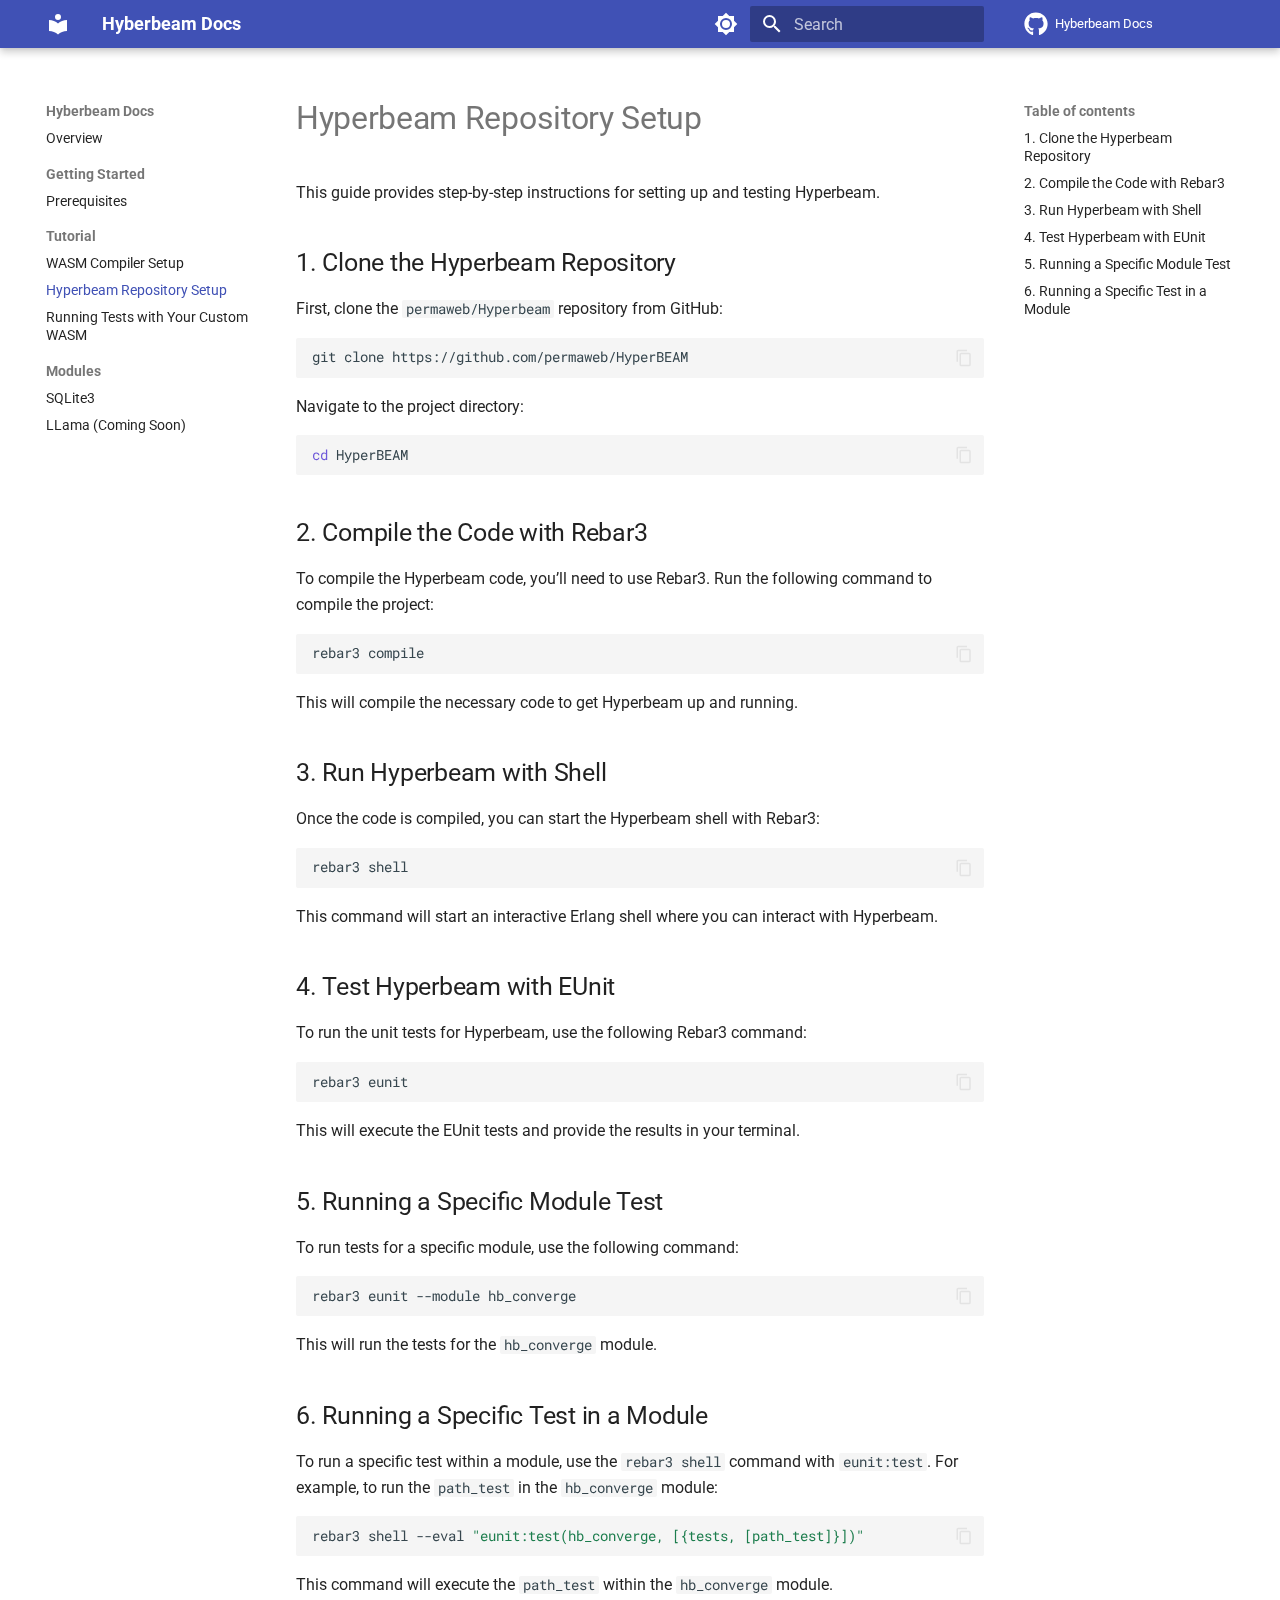
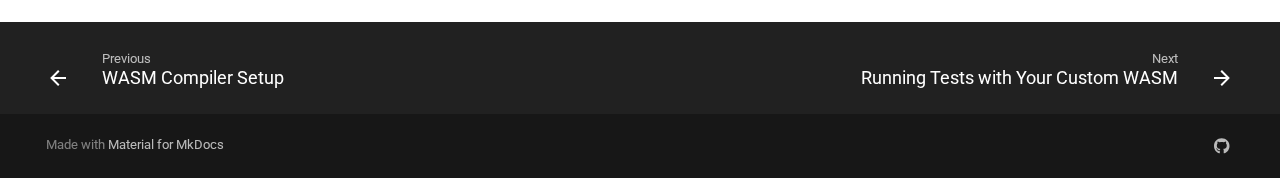
==== commit 89b44627: "Deployed 1c3a8c1 with MkDocs version: 1.6.0" ====
--- a/hyperbeam_repository_setup/index.html
+++ b/hyperbeam_repository_setup/index.html
@@ -528,6 +528,95 @@
   
   <span class="md-ellipsis">
     Running Tests with Your Custom WASM
+  </span>
+  
+
+      </a>
+    </li>
+  
+
+              
+            
+          </ul>
+        </nav>
+      
+    </li>
+  
+
+    
+      
+      
+  
+  
+  
+  
+    
+    
+    
+      
+        
+        
+      
+    
+    
+    <li class="md-nav__item md-nav__item--section md-nav__item--nested">
+      
+        
+        
+        <input class="md-nav__toggle md-toggle " type="checkbox" id="__nav_4" >
+        
+          
+          <label class="md-nav__link" for="__nav_4" id="__nav_4_label" tabindex="">
+            
+  
+  <span class="md-ellipsis">
+    Modules
+  </span>
+  
+
+            <span class="md-nav__icon md-icon"></span>
+          </label>
+        
+        <nav class="md-nav" data-md-level="1" aria-labelledby="__nav_4_label" aria-expanded="false">
+          <label class="md-nav__title" for="__nav_4">
+            <span class="md-nav__icon md-icon"></span>
+            Modules
+          </label>
+          <ul class="md-nav__list" data-md-scrollfix>
+            
+              
+                
+  
+  
+  
+  
+    <li class="md-nav__item">
+      <a href="../sqlite3/" class="md-nav__link">
+        
+  
+  <span class="md-ellipsis">
+    SQLite3
+  </span>
+  
+
+      </a>
+    </li>
+  
+
+              
+            
+              
+                
+  
+  
+  
+  
+    <li class="md-nav__item">
+      <a href="../llama/" class="md-nav__link">
+        
+  
+  <span class="md-ellipsis">
+    LLama (Coming Soon)
   </span>
   
 
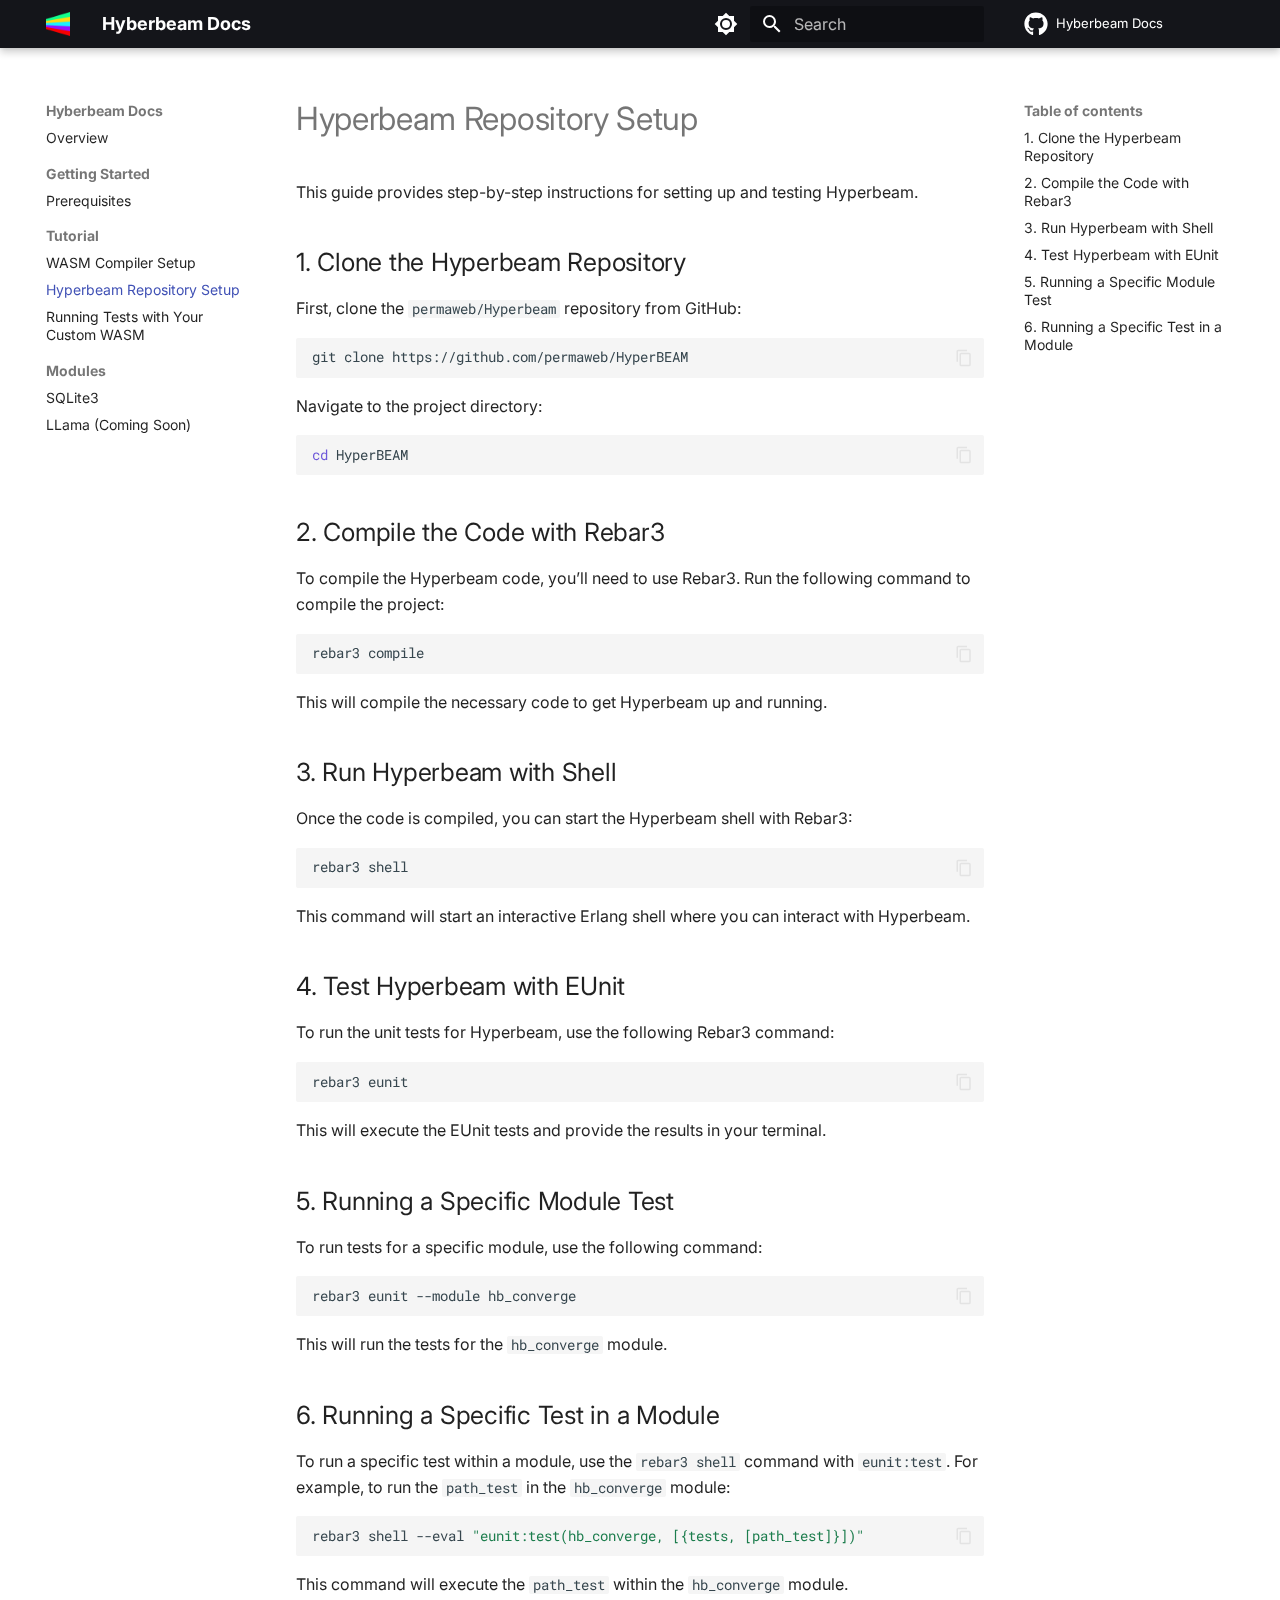
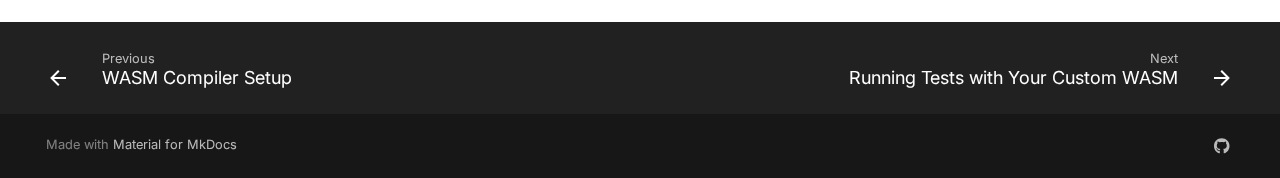
==== commit 934ee4ec: "Deployed b3e84c6 with MkDocs version: 1.6.0" ====
--- a/hyperbeam_repository_setup/index.html
+++ b/hyperbeam_repository_setup/index.html
@@ -43,8 +43,8 @@
         
         
         <link rel="preconnect" href="https://fonts.gstatic.com" crossorigin>
-        <link rel="stylesheet" href="https://fonts.googleapis.com/css?family=Roboto:300,300i,400,400i,700,700i%7CRoboto+Mono:400,400i,700,700i&display=fallback">
-        <style>:root{--md-text-font:"Roboto";--md-code-font:"Roboto Mono"}</style>
+        <link rel="stylesheet" href="https://fonts.googleapis.com/css?family=Inter:300,300i,400,400i,700,700i%7CRoboto+Mono:400,400i,700,700i&display=fallback">
+        <style>:root{--md-text-font:"Inter";--md-code-font:"Roboto Mono"}</style>
       
     
     
@@ -69,7 +69,7 @@
     
     
     
-    <body dir="ltr" data-md-color-scheme="default" data-md-color-primary="indigo" data-md-color-accent="indigo">
+    <body dir="ltr" data-md-color-scheme="default" data-md-color-primary="black" data-md-color-accent="deep-orange">
   
     
     <input class="md-toggle" data-md-toggle="drawer" type="checkbox" id="__drawer" autocomplete="off">
@@ -96,8 +96,7 @@
   <nav class="md-header__inner md-grid" aria-label="Header">
     <a href=".." title="Hyberbeam Docs" class="md-header__button md-logo" aria-label="Hyberbeam Docs" data-md-component="logo">
       
-  
-  <svg xmlns="http://www.w3.org/2000/svg" viewBox="0 0 24 24"><path d="M12 8a3 3 0 0 0 3-3 3 3 0 0 0-3-3 3 3 0 0 0-3 3 3 3 0 0 0 3 3m0 3.54C9.64 9.35 6.5 8 3 8v11c3.5 0 6.64 1.35 9 3.54 2.36-2.19 5.5-3.54 9-3.54V8c-3.5 0-6.64 1.35-9 3.54Z"/></svg>
+  <img src="../assets/images/favicon.png" alt="logo">
 
     </a>
     <label class="md-header__button md-icon" for="__drawer">
@@ -127,7 +126,7 @@
     
     
     
-    <input class="md-option" data-md-color-media="(prefers-color-scheme: light)" data-md-color-scheme="default" data-md-color-primary="indigo" data-md-color-accent="indigo"  aria-label="Switch to dark mode"  type="radio" name="__palette" id="__palette_0">
+    <input class="md-option" data-md-color-media="(prefers-color-scheme: light)" data-md-color-scheme="default" data-md-color-primary="black" data-md-color-accent="deep-orange"  aria-label="Switch to dark mode"  type="radio" name="__palette" id="__palette_0">
     
       <label class="md-header__button md-icon" title="Switch to dark mode" for="__palette_1" hidden>
         <svg xmlns="http://www.w3.org/2000/svg" viewBox="0 0 24 24"><path d="M12 8a4 4 0 0 0-4 4 4 4 0 0 0 4 4 4 4 0 0 0 4-4 4 4 0 0 0-4-4m0 10a6 6 0 0 1-6-6 6 6 0 0 1 6-6 6 6 0 0 1 6 6 6 6 0 0 1-6 6m8-9.31V4h-4.69L12 .69 8.69 4H4v4.69L.69 12 4 15.31V20h4.69L12 23.31 15.31 20H20v-4.69L23.31 12 20 8.69Z"/></svg>
@@ -137,7 +136,7 @@
     
     
     
-    <input class="md-option" data-md-color-media="(prefers-color-scheme: dark)" data-md-color-scheme="slate" data-md-color-primary="indigo" data-md-color-accent="indigo"  aria-label="Switch to light mode"  type="radio" name="__palette" id="__palette_1">
+    <input class="md-option" data-md-color-media="(prefers-color-scheme: dark)" data-md-color-scheme="slate" data-md-color-primary="black" data-md-color-accent="deep-orange"  aria-label="Switch to light mode"  type="radio" name="__palette" id="__palette_1">
     
       <label class="md-header__button md-icon" title="Switch to light mode" for="__palette_0" hidden>
         <svg xmlns="http://www.w3.org/2000/svg" viewBox="0 0 24 24"><path d="M12 18c-.89 0-1.74-.2-2.5-.55C11.56 16.5 13 14.42 13 12c0-2.42-1.44-4.5-3.5-5.45C10.26 6.2 11.11 6 12 6a6 6 0 0 1 6 6 6 6 0 0 1-6 6m8-9.31V4h-4.69L12 .69 8.69 4H4v4.69L.69 12 4 15.31V20h4.69L12 23.31 15.31 20H20v-4.69L23.31 12 20 8.69Z"/></svg>
@@ -229,8 +228,7 @@
   <label class="md-nav__title" for="__drawer">
     <a href=".." title="Hyberbeam Docs" class="md-nav__button md-logo" aria-label="Hyberbeam Docs" data-md-component="logo">
       
-  
-  <svg xmlns="http://www.w3.org/2000/svg" viewBox="0 0 24 24"><path d="M12 8a3 3 0 0 0 3-3 3 3 0 0 0-3-3 3 3 0 0 0-3 3 3 3 0 0 0 3 3m0 3.54C9.64 9.35 6.5 8 3 8v11c3.5 0 6.64 1.35 9 3.54 2.36-2.19 5.5-3.54 9-3.54V8c-3.5 0-6.64 1.35-9 3.54Z"/></svg>
+  <img src="../assets/images/favicon.png" alt="logo">
 
     </a>
     Hyberbeam Docs
